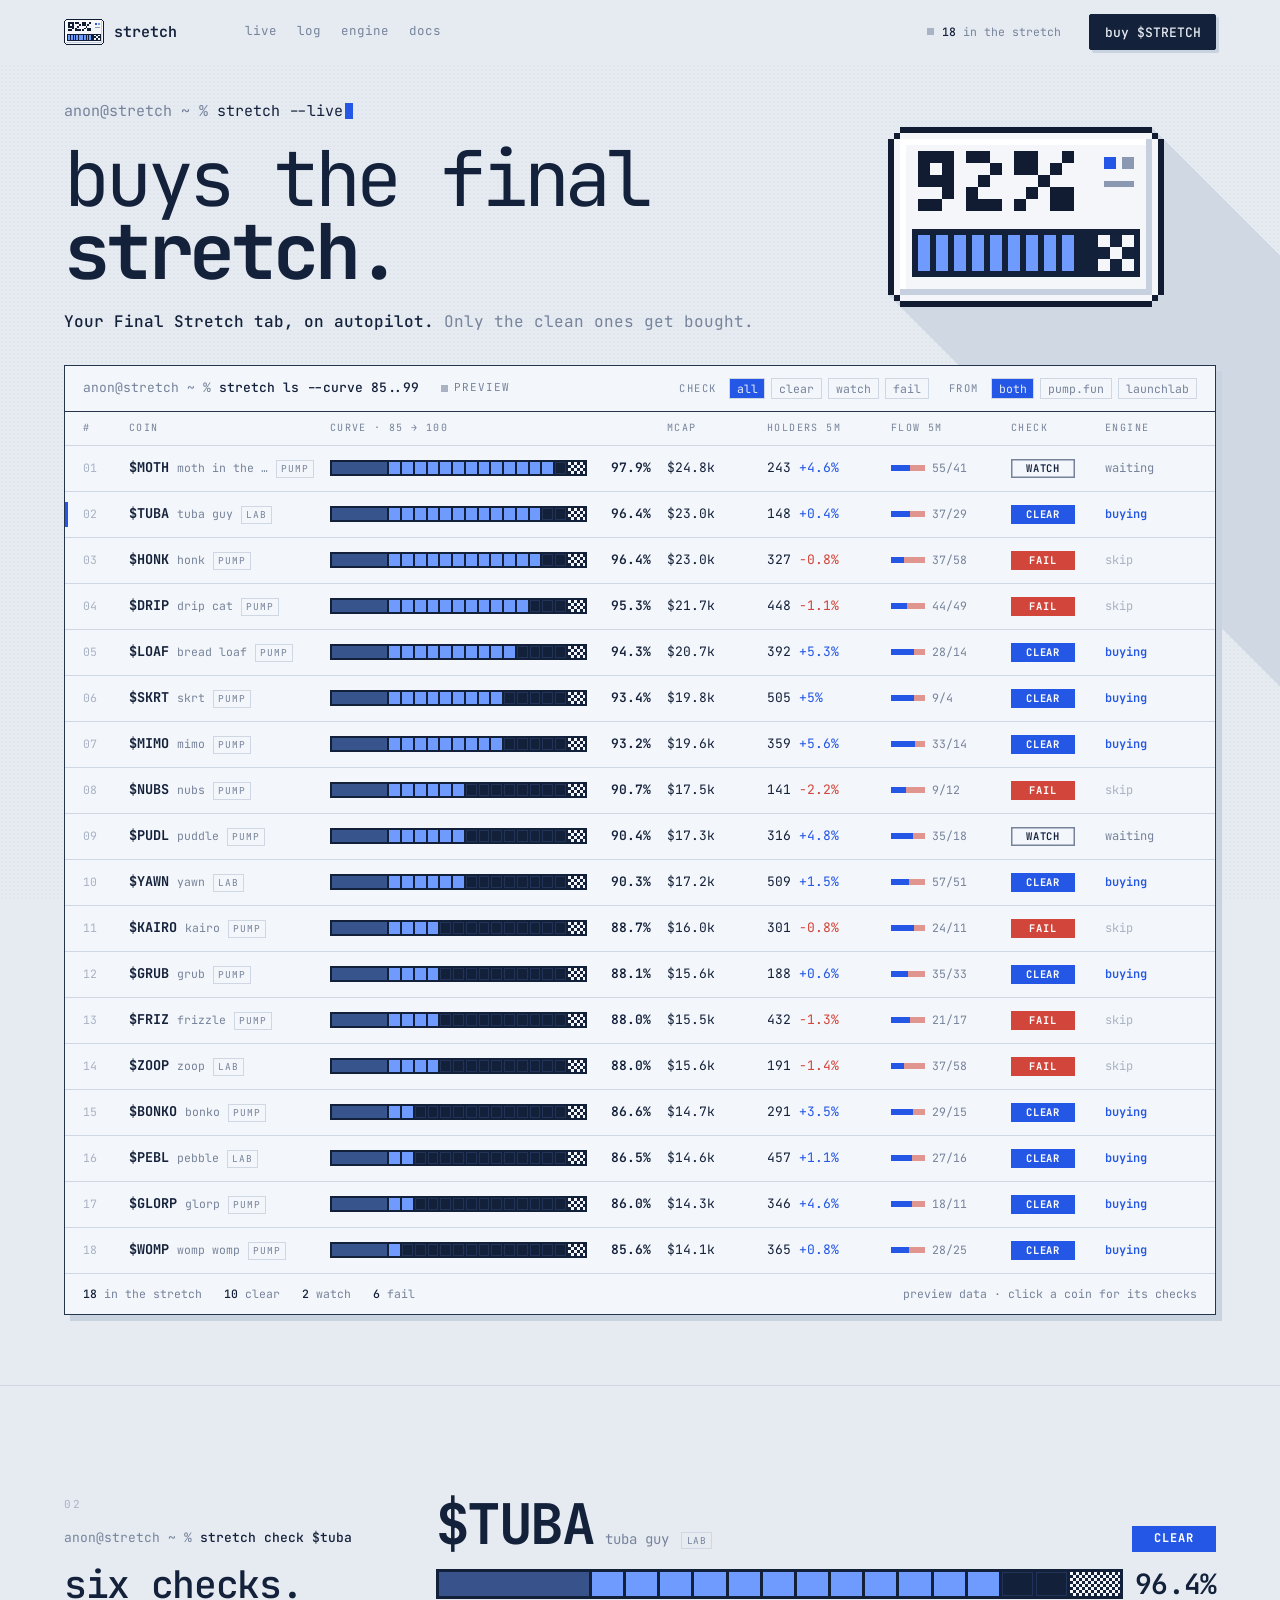
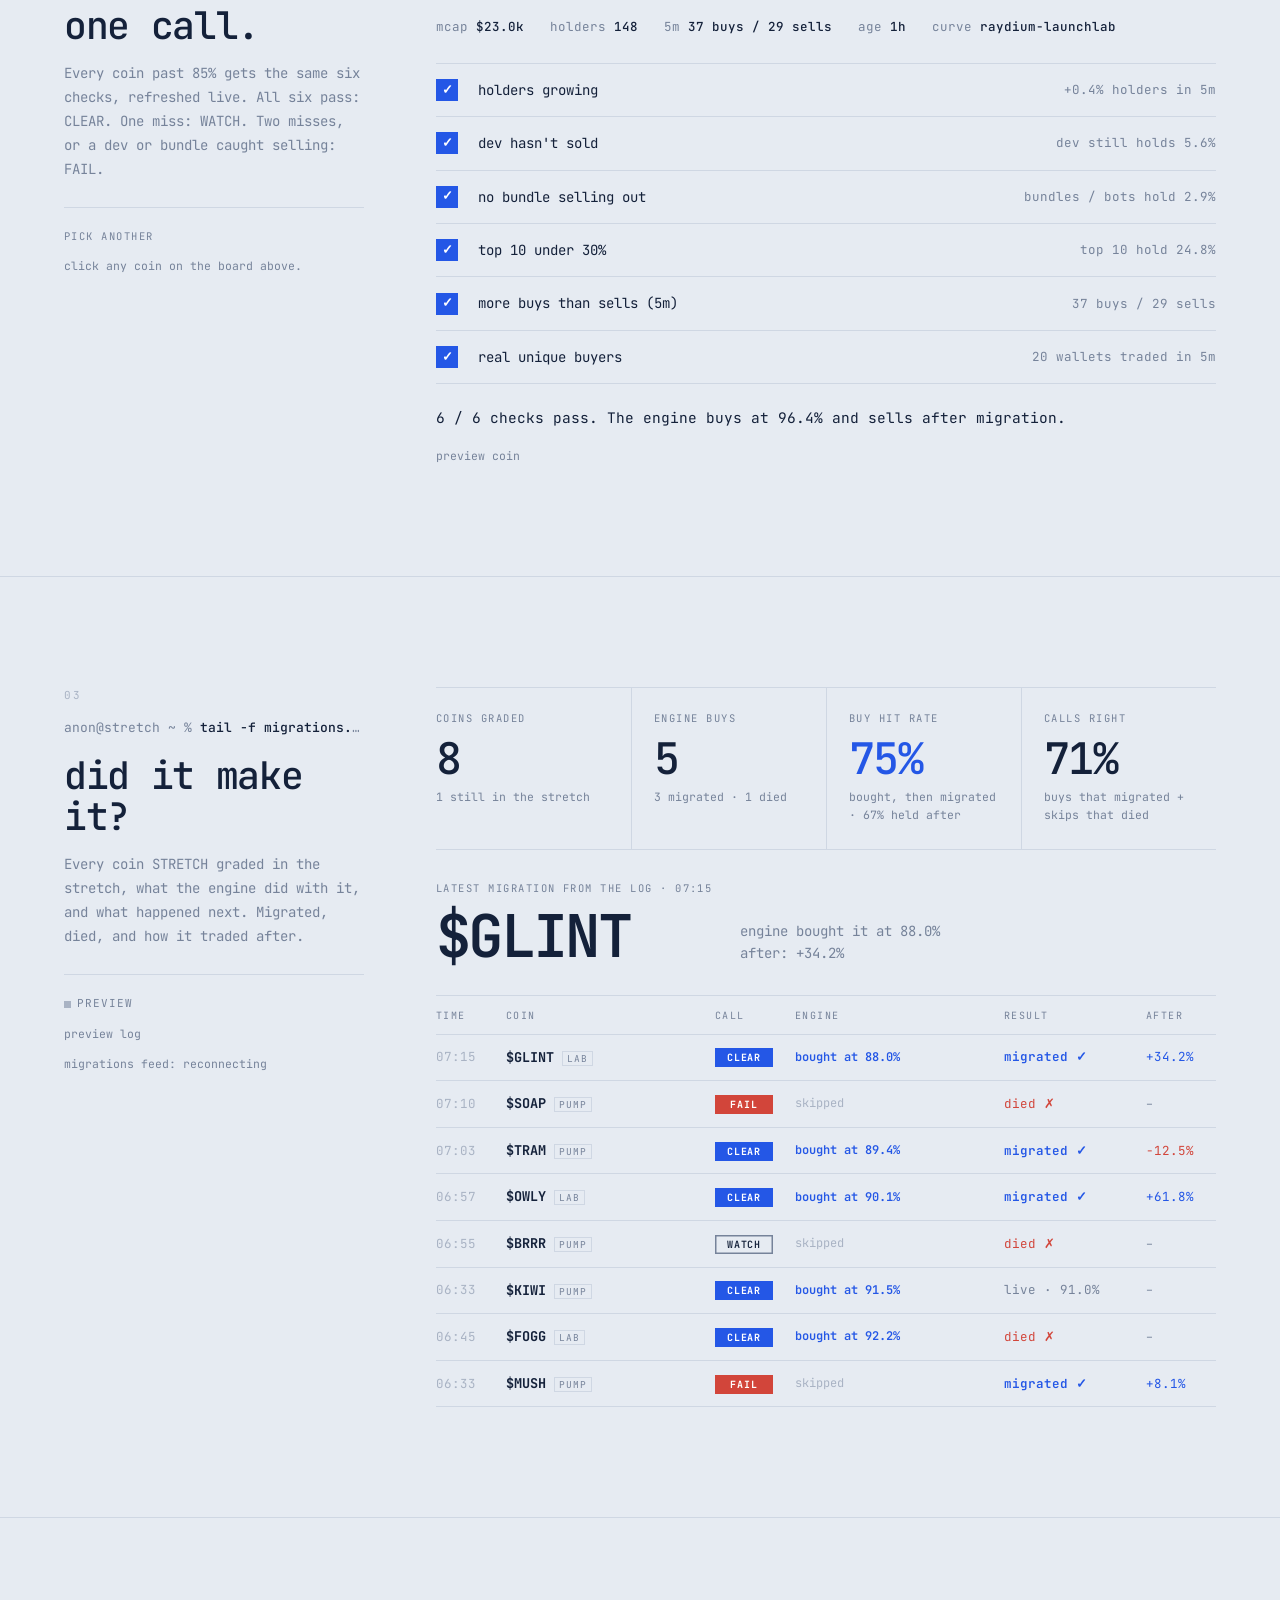
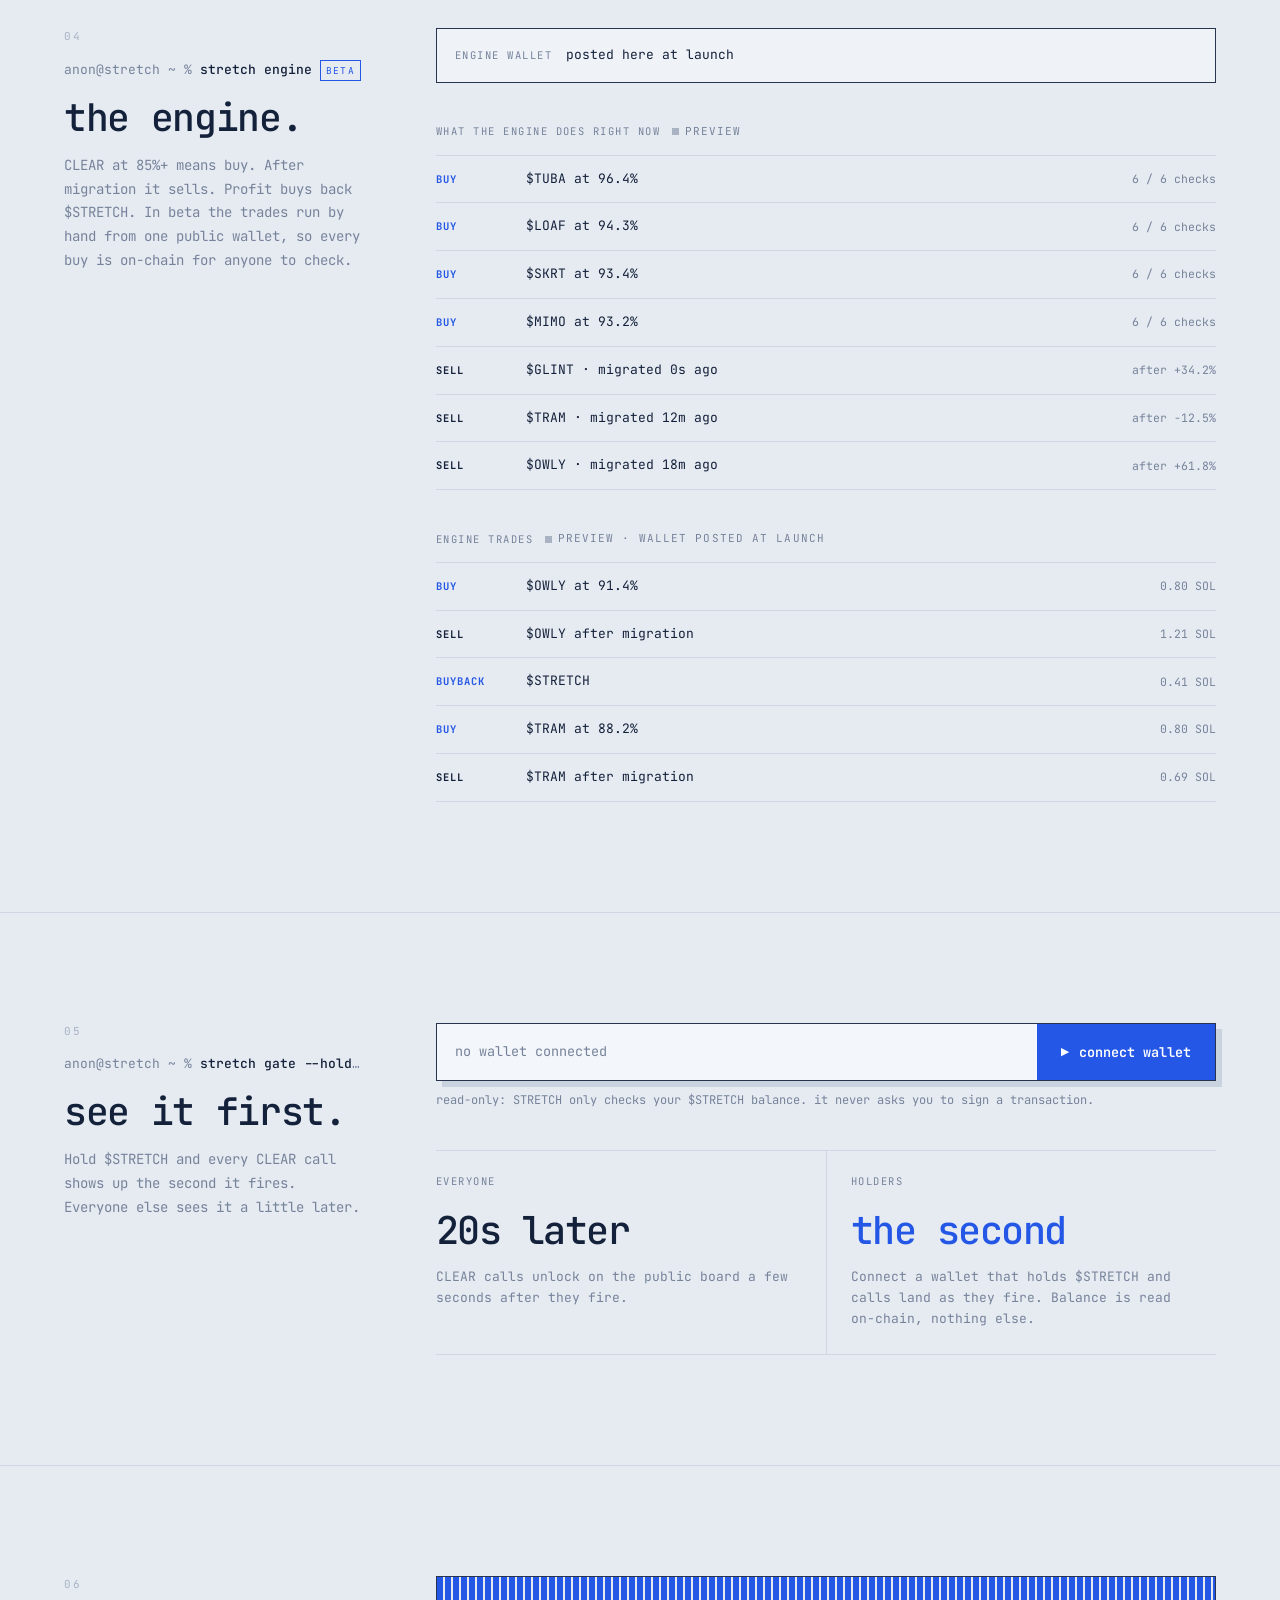
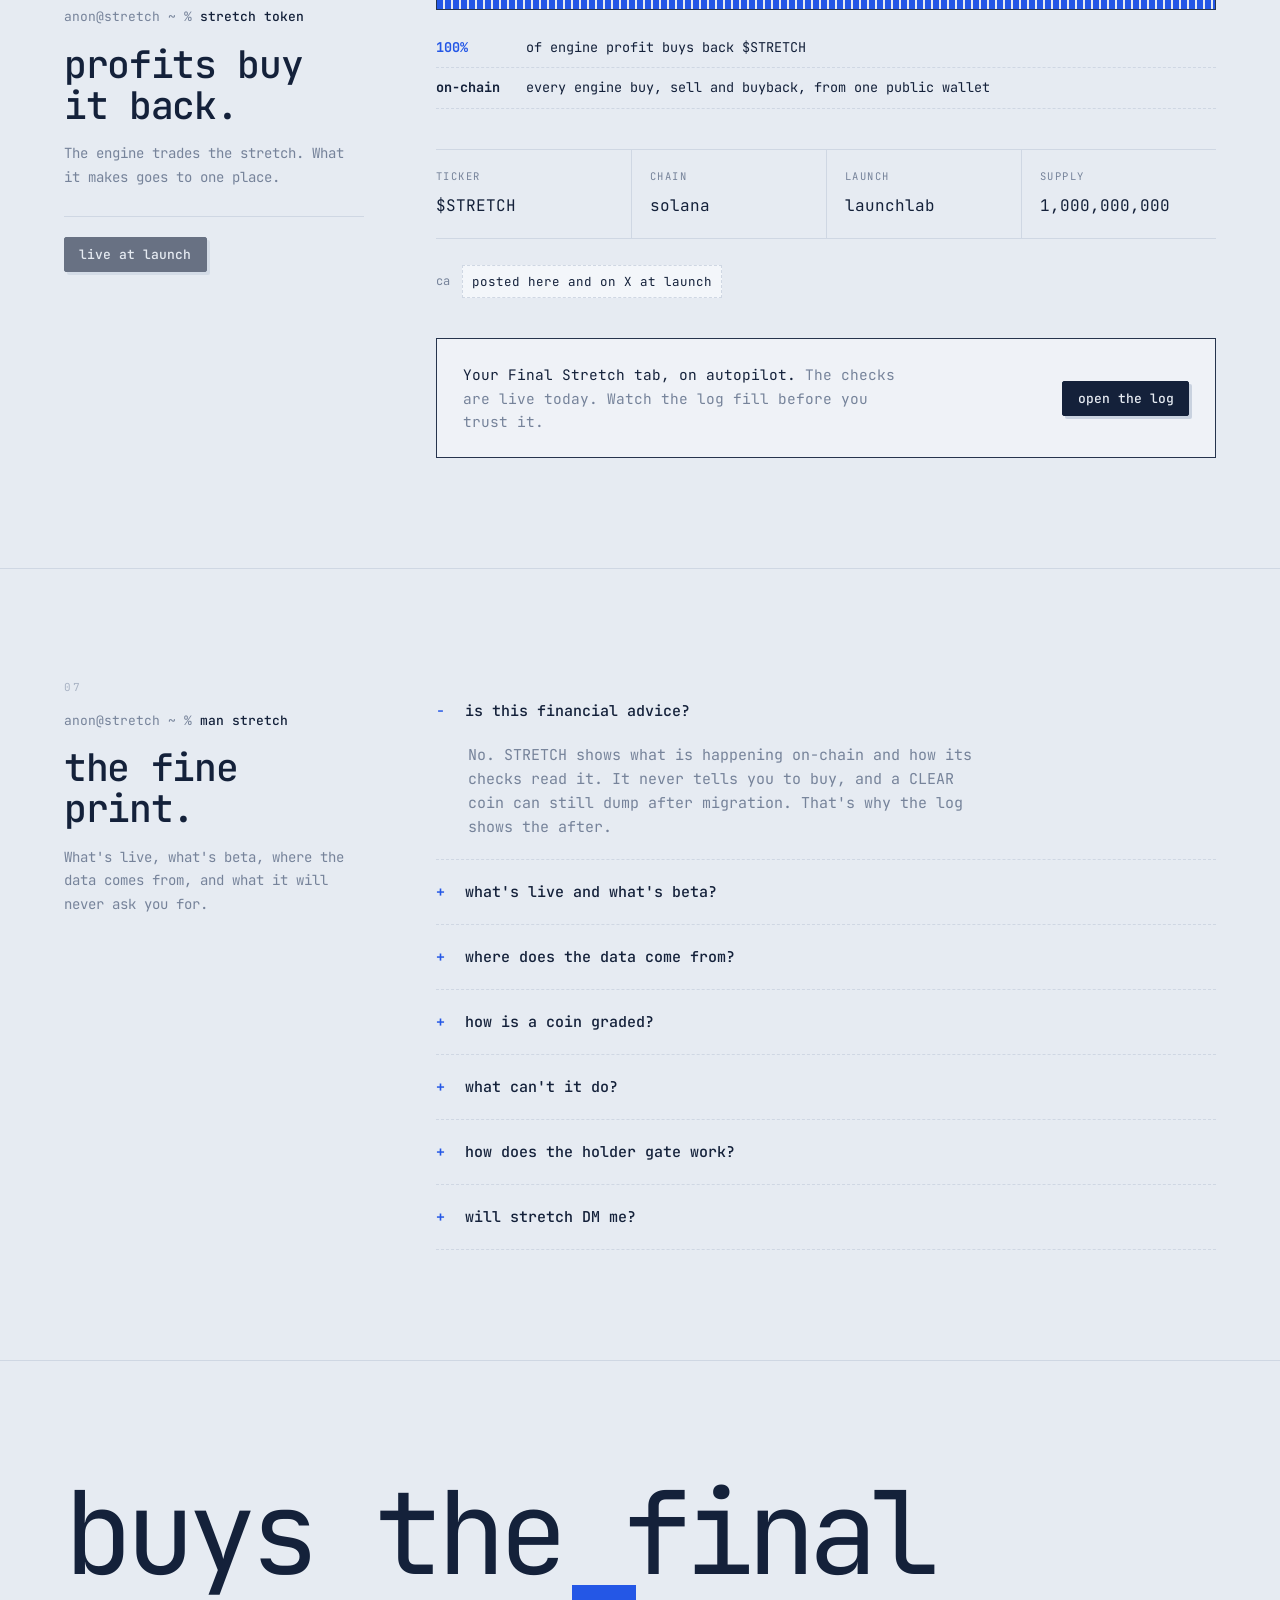
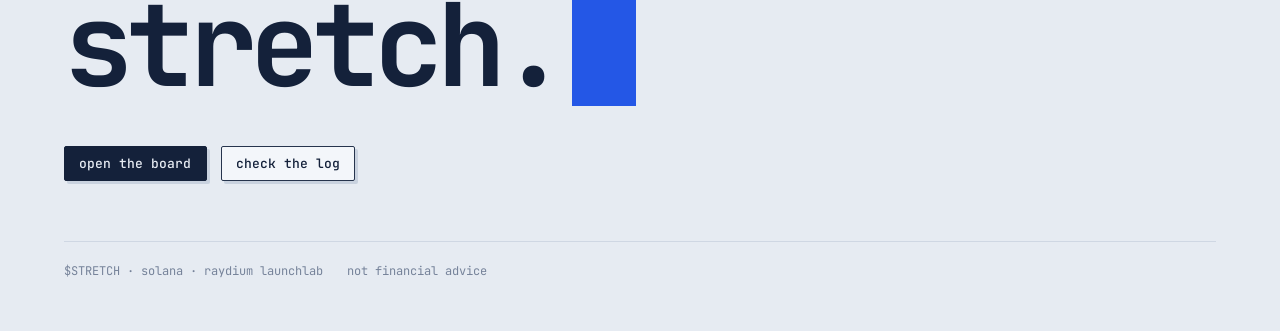
==== index.html @ 51f37ea3 "STRETCH: buys the final stretch Live board of coins at 85-99% on pump.fun and Raydium LaunchLab, six" ====
<!doctype html>
<html lang="en" data-theme="frost">
<head>
<meta charset="utf-8"><meta name="viewport" content="width=device-width,initial-scale=1,viewport-fit=cover">
<title>STRETCH — buys the final stretch</title>
<meta name="description" content="Your Final Stretch tab, on autopilot. Every coin about to migrate gets checked. Only the clean ones get bought.">
<meta name="theme-color" content="#e6ebf2">
<meta property="og:title" content="STRETCH — buys the final stretch"><meta property="og:description" content="Your Final Stretch tab, on autopilot. Every coin about to migrate gets checked. Only the clean ones get bought.">
<meta property="og:type" content="website"><meta property="og:image" content="/og.png">
<meta name="twitter:card" content="summary_large_image"><meta name="twitter:image" content="/og.png">
<link rel="icon" href="/fav.png"><link rel="apple-touch-icon" href="/fav.png">
<link rel="preconnect" href="https://fonts.googleapis.com"><link rel="preconnect" href="https://fonts.gstatic.com" crossorigin>
<link href="https://fonts.googleapis.com/css2?family=JetBrains+Mono:wght@400;500;600;700&display=swap" rel="stylesheet">
<style>
/* ===== termkit site system ===== */
:root{
  --bg:#f0e7d8; --paper:#f8f3ea; --ink:#2b2a26; --muted:#8b8474; --faint:#b3a993; --line:#3a372f; --hair:#d9d0be;
  --shadow:#d6ccb8; --accent:#2f9e4f; --red:#c9452e; --glow:none;
  --mono:"JetBrains Mono",ui-monospace,SFMono-Regular,Menlo,monospace; --pixel:"Silkscreen",var(--mono);
  --w:1060px; --r:2px;
}
[data-theme=phosphor]{ --bg:#050806; --paper:#0b120d; --ink:#d6ffe2; --muted:#5d8a6b; --faint:#3a5a44; --line:#24543a; --hair:#14261b;
  --shadow:#020302; --accent:#4cf28d; --red:#ff3b30; --glow:0 0 .4em color-mix(in srgb,var(--accent) 70%,transparent); }
[data-theme=graphite]{ --bg:#131210; --paper:#1a1916; --ink:#efe7d8; --muted:#6f6a60; --faint:#4a463f; --line:#3a362f; --hair:#26241f;
  --shadow:#0a0908; --accent:#efe7d8; --red:#e0533d; }
[data-theme=frost]{ --bg:#e6ebf2; --paper:#f3f6fa; --ink:#14213a; --muted:#76839a; --faint:#a9b3c4; --line:#26344d; --hair:#cfd7e3;
  --shadow:#c9d2df; --accent:#2457e6; --red:#d2453a; --screen:#122039; --seg:#6f9bff; --chkW:#f4f6fa; --chkK:#14213a; }
*{box-sizing:border-box;margin:0;padding:0}
html{scroll-behavior:smooth;-webkit-text-size-adjust:100%}
body{background:var(--bg);color:var(--ink);font:400 15px/1.6 var(--mono);-webkit-font-smoothing:antialiased;overflow-x:hidden}
body::before{content:"";position:fixed;inset:0;pointer-events:none;z-index:0;opacity:.4;
  background-image:radial-gradient(color-mix(in srgb,var(--ink) 9%,transparent) .7px,transparent 1px);background-size:4px 4px}
[hidden]{display:none!important}
a{color:inherit} ::selection{background:var(--accent);color:var(--bg)}
.wrap{position:relative;z-index:1;max-width:var(--w);margin:0 auto;padding:0 24px}
.mut{color:var(--muted)} .acc{color:var(--accent);text-shadow:var(--glow)} .red{color:var(--red)}
#bgtape{position:fixed;left:0;right:0;bottom:6vh;width:100%;height:140px;pointer-events:none;z-index:0;opacity:.55}

/* top bar */
.top{position:sticky;top:env(safe-area-inset-top,0px);z-index:20;background:color-mix(in srgb,var(--bg) 88%,transparent);backdrop-filter:blur(6px);border-bottom:1px solid transparent;transition:border-color .2s}
.top.solid{border-bottom-color:var(--hair)}
.top .wrap{display:flex;align-items:center;gap:28px;height:62px}
.brand{display:flex;align-items:center;gap:10px;font-weight:600;text-decoration:none;font-size:15px}
.brand canvas{width:26px;height:26px;image-rendering:pixelated}
.nav{display:flex;gap:20px;margin:0 auto;font-size:12.5px}
.nav a{color:var(--muted);text-decoration:none;padding:6px 0;border-bottom:2px solid transparent}
.nav a:hover{color:var(--ink)} .nav a.on{color:var(--ink);border-bottom-color:var(--accent)}

/* buttons, chips, tags */
.btn{display:inline-flex;align-items:center;gap:.5em;font:500 13px var(--mono);color:var(--ink);background:var(--paper);border:1.5px solid var(--line);border-radius:var(--r);
  padding:.62em 1.1em;box-shadow:3px 3px 0 var(--shadow);cursor:pointer;text-decoration:none;transition:transform .12s,box-shadow .12s}
.btn:hover{transform:translate(-1px,-1px);box-shadow:4px 4px 0 var(--shadow)} .btn:active{transform:translate(2px,2px);box-shadow:1px 1px 0 var(--shadow)}
.btn.pri{background:var(--ink);color:var(--bg);border-color:var(--ink)}
[data-theme=phosphor] .btn.pri{background:var(--accent);border-color:var(--accent);box-shadow:3px 3px 0 var(--shadow),var(--glow)}
.chip{display:inline-block;font-size:12px;padding:.18em .6em;color:var(--muted);border:1px solid transparent;cursor:pointer;background:none;font-family:var(--mono)}
.chip.on{background:var(--accent);color:var(--bg)} .chip:not(.on):hover{border-color:var(--hair);color:var(--ink)}
.tag{display:inline-block;font-size:9.5px;letter-spacing:.12em;text-transform:uppercase;color:var(--faint);border:1px solid var(--hair);padding:.15em .55em}
.lamp{display:inline-flex;align-items:center;gap:.5em;font-size:11px;letter-spacing:.1em;text-transform:uppercase;color:var(--muted)}
.lamp::before{content:"";width:7px;height:7px;background:var(--faint)} .lamp.live::before{background:var(--accent);box-shadow:var(--glow);animation:blink 1.6s steps(1) infinite}
.cur{display:inline-block;width:.55em;height:1.05em;background:var(--accent);vertical-align:-.17em;margin-left:.1em;box-shadow:var(--glow);animation:blink 1.1s steps(1) infinite}
@keyframes blink{50%{opacity:0}}

/* hero */
.hero{position:relative;overflow:hidden;padding:92px 0 70px}
.hero .wrap{display:grid;grid-template-columns:1.05fr .95fr;gap:40px;align-items:center}
.prompt{font-size:15px;color:var(--muted);min-height:1.6em}
.prompt .cmd{color:var(--ink)}
.hero h1{font-size:clamp(38px,5.4vw,62px);line-height:1.04;font-weight:400;letter-spacing:-.035em;margin:22px 0 20px}
.hero h1 b{font-weight:700}
.hero .lede{color:var(--muted);max-width:44ch;font-size:15.5px}
.ctas{display:flex;gap:14px;flex-wrap:wrap;margin-top:30px}
.ca{display:flex;align-items:center;gap:12px;margin-top:22px;font-size:12px;color:var(--muted)}
.ca code{color:var(--ink);background:var(--paper);border:1px dashed var(--hair);padding:.3em .6em;font-family:var(--mono);max-width:100%;overflow:hidden;text-overflow:ellipsis;white-space:nowrap}
.hero-vis{position:relative;height:440px}
.hero-vis canvas.obj{position:absolute;inset:0;width:100%;height:100%}
.hero-vis .term{position:absolute;right:0;bottom:12px;width:min(330px,80%)}

/* ticker strip */
.strip{position:relative;z-index:1;border-top:1px solid var(--hair);border-bottom:1px solid var(--hair);overflow:hidden;font-size:12.5px;white-space:nowrap;background:color-mix(in srgb,var(--paper) 50%,transparent)}
.strip .run{display:inline-flex;gap:40px;padding:11px 0;animation:run 60s linear infinite}
@keyframes run{to{transform:translateX(-50%)}}

/* sections */
section.s{position:relative;z-index:1;padding:110px 0 30px}
.eyebrow{display:flex;align-items:center;gap:10px;font-size:11.5px;letter-spacing:.14em;text-transform:uppercase;color:var(--muted)}
.eyebrow b{color:var(--accent);font-weight:500} .eyebrow i{flex:0 0 60px;height:1px;background:var(--hair)}
h2{font-size:clamp(30px,4vw,46px);font-weight:500;letter-spacing:-.03em;line-height:1.1;margin:18px 0 14px}
h2 .pr{color:var(--faint);font-weight:400;margin-right:.35em}
.lede{color:var(--muted);max-width:52ch}
.rule{height:1px;background:var(--hair);margin:90px 0 0}

/* card + terminal */
.card{background:var(--paper);border:1.5px solid var(--line);border-radius:var(--r);box-shadow:6px 6px 0 var(--shadow);padding:18px;transition:transform .15s,box-shadow .15s}
a.card,.card.lift{text-decoration:none;color:inherit;display:block}
a.card:hover,.card.lift:hover{transform:translate(-2px,-3px);box-shadow:8px 9px 0 var(--shadow)}
.term{background:var(--paper);border:1.5px solid var(--line);border-radius:var(--r);box-shadow:6px 6px 0 var(--shadow);font-size:13px}
.term .bar{display:flex;align-items:center;gap:6px;padding:8px 12px;border-bottom:1.5px solid var(--line);font-size:11px;color:var(--muted)}
.term .bar i{width:9px;height:9px;border:1.5px solid var(--line);border-radius:50%}
.term .bar span{margin-left:auto}
.term .body{padding:14px 16px;line-height:1.9;min-height:3em}
.term .ln{opacity:.18;transition:opacity .25s} .term .ln.on{opacity:1}
.term .ln .ok{color:var(--accent);text-shadow:var(--glow)}
.grid{display:grid;gap:22px}
.g2{grid-template-columns:1fr 1fr} .g3{grid-template-columns:repeat(3,1fr)} .g4{grid-template-columns:repeat(4,1fr)}

/* pinned step sequence */
.pin{height:300vh} .pin .stick{position:sticky;top:90px}
.steps{display:grid;grid-template-columns:1fr 1.15fr;gap:40px;margin-top:40px;align-items:start}
.steplist li{list-style:none;display:flex;gap:14px;padding:14px 0;border-bottom:1px dashed var(--hair);color:var(--faint);transition:color .2s}
.steplist li b{color:inherit;font-weight:500;width:2em} .steplist li.on{color:var(--ink)} .steplist li.on b{color:var(--accent)}
.meter{font-size:12px;color:var(--muted);margin-top:14px}

/* fee split */
.split{display:flex;height:34px;border:1.5px solid var(--line);margin:30px 0 18px}
.split div{border-right:1.5px solid var(--line);background:repeating-linear-gradient(90deg,var(--c) 0 6px,transparent 6px 8px)}
.split div:last-child{border-right:0}
.rows div{display:flex;gap:16px;padding:7px 0;border-bottom:1px dashed var(--hair)} .rows b{width:3em}

/* stat */
.stat .k{font-size:11px;letter-spacing:.12em;text-transform:uppercase;color:var(--muted)}
.stat .v{font-size:30px;font-weight:500;letter-spacing:-.02em;margin-top:6px}

/* cells (supply / holders grid) */
.cells{display:grid;grid-template-columns:repeat(10,1fr);gap:4px}
.cells i{aspect-ratio:1;border:1px dashed var(--hair)} .cells i.f{background:var(--faint);border-color:var(--faint)} .cells i.you{background:var(--accent);border-color:var(--accent)}

/* log */
.log{height:320px;overflow:hidden;font-size:12.5px;line-height:2;-webkit-mask:linear-gradient(#000 70%,transparent)}
.log div{display:grid;grid-template-columns:76px 74px 1fr auto;gap:12px;animation:in .35s ease}
.log .t{color:var(--faint)} .log a{color:var(--muted);text-decoration:none} .log a:hover{color:var(--accent)}
@keyframes in{from{opacity:0;transform:translateY(-6px)}}

/* man-page faq */
.man details{border-bottom:1px dashed var(--hair)}
.man summary{list-style:none;cursor:pointer;padding:18px 0;display:flex;gap:14px;font-weight:500}
.man summary::-webkit-details-marker{display:none}
.man summary::before{content:"+";color:var(--accent);width:1em} .man details[open] summary::before{content:"−"}
.man details p{color:var(--muted);padding:0 0 20px 2.1em;max-width:62ch}

/* footer */
footer{position:relative;z-index:1;padding:120px 0 60px}
footer .big{font-size:clamp(34px,6vw,76px);letter-spacing:-.04em;line-height:1}
footer .fine{display:flex;gap:24px;flex-wrap:wrap;margin-top:50px;font-size:12px;color:var(--muted);border-top:1px solid var(--hair);padding-top:20px}

.reveal{opacity:0;transform:translateY(14px);transition:opacity .6s,transform .6s} .reveal.in{opacity:1;transform:none}
@media (max-width:860px){
  .nav{display:none} .top .btn{margin-left:auto} .hero{padding-top:56px} .hero .wrap,.steps,.g2,.g3{grid-template-columns:1fr} .g4{grid-template-columns:1fr 1fr}
  .hero-vis{height:330px} .pin{height:auto} .pin .stick{position:static} .steplist li{color:var(--ink)} .term .ln{opacity:1}
  .log div{grid-template-columns:60px 64px 1fr} .log div a{display:none}
}
@media (prefers-reduced-motion:reduce){*{animation:none!important;transition:none!important} .reveal{opacity:1;transform:none} .term .ln{opacity:1}}
</style>
<style>
/* ===== STRETCH: session layout, the board is the hero ===== */
:root{--w:1200px}
body::before{opacity:.28}
.top{background:color-mix(in srgb,var(--bg) 84%,transparent)} .top .wrap{height:64px}
.nav{margin:0 0 0 40px}
.top .live{display:flex;align-items:center;gap:8px;font-size:11.5px;color:var(--muted);margin-left:auto}
.top .live b{color:var(--ink);font-weight:500}
.dot{width:7px;height:7px;background:var(--faint);display:inline-block;flex:none}
.dot.on{background:var(--accent);animation:blink 1.6s steps(1) infinite} .dot.red{background:var(--red)}
.k{font-size:10.5px;letter-spacing:.14em;text-transform:uppercase;color:var(--muted)}
.hint{font-size:12px;color:var(--muted);min-height:1.6em;margin-top:10px} .hint.err{color:var(--red)}
a.lk{color:var(--muted);text-decoration:none;font-size:12px} a.lk:hover{color:var(--accent)}

/* stage: hero + board share one canvas, so the object's long shadow runs under the board */
.stage{position:relative;overflow:hidden}
.stage canvas.bg{position:absolute;inset:0;width:100%;height:100%;z-index:0;pointer-events:none}
.hero3{position:relative;z-index:1;padding:34px 0 30px}
.hero3 .wrap{display:grid;grid-template-columns:minmax(0,1fr) 380px;gap:40px;align-items:center}
.hero3 h1{font-size:clamp(44px,6vw,86px);font-weight:400;letter-spacing:-.055em;line-height:.95;margin:20px 0 20px;white-space:nowrap}
.hero3 h1 b{font-weight:700}
.hero3 .lede{color:var(--muted);font-size:16px;line-height:1.6;max-width:72ch}
.hero3 .lede b{color:var(--ink);font-weight:500}
.vis{height:230px}

/* the board: "in the stretch" */
.board{position:relative;z-index:1;padding:0 0 70px}
.bwin{background:var(--paper);border:1.5px solid var(--line);box-shadow:6px 6px 0 var(--shadow)}
.bhd{display:flex;align-items:center;gap:22px;flex-wrap:wrap;padding:12px 18px;border-bottom:1.5px solid var(--line)}
.bhd .cmd{font-size:13px;color:var(--muted);white-space:nowrap} .bhd .cmd b{color:var(--ink);font-weight:500}
.bhd .fl{display:flex;align-items:center;gap:6px;margin-left:auto}
.bhd .fl .k{margin:0 6px 0 14px}
.bhd .chip{border:1px solid var(--hair);font-size:11.5px}
.th,.r{display:grid;grid-template-columns:30px minmax(150px,1.15fr) minmax(250px,2fr) 84px 108px 104px 78px 92px;gap:16px;align-items:center;padding:0 18px}
.th{height:34px;font-size:10px;letter-spacing:.14em;text-transform:uppercase;color:var(--muted);border-bottom:1px solid var(--hair)}
.r{height:46px;border-bottom:1px solid var(--hair);font-size:13px;cursor:pointer;position:relative;transition:background .15s}
.r:hover{background:color-mix(in srgb,var(--accent) 5%,transparent)}
.r.sel::before{content:"";position:absolute;left:0;top:10px;bottom:10px;width:3px;background:var(--accent)}
.r .n{color:var(--faint);font-size:11.5px}
.r .coin{display:flex;align-items:baseline;gap:8px;min-width:0}
.sym{font-weight:700;font-size:13.5px}
.nm{color:var(--muted);font-size:11.5px;white-space:nowrap;overflow:hidden;text-overflow:ellipsis}
.src{font-size:9.5px;letter-spacing:.08em;color:var(--muted);border:1px solid var(--hair);padding:0 .45em;line-height:1.6;flex:none}
.up{color:var(--accent)} .dn{color:var(--red)}
.sub{color:var(--muted);font-size:11.5px}
/* curve bar: 0-85% compressed on the left, the stretch (85-100) one segment per percent, finish checkered */
.cv{display:flex;align-items:center;gap:12px}
.pb{flex:1;display:flex;gap:2px;height:16px;padding:2px;background:var(--screen)}
.pb .a{flex:0 0 22%;background:var(--seg);opacity:.42}
.pb .s{flex:1;display:flex;gap:2px}
.pb .s i{flex:1;background:transparent;box-shadow:inset 0 0 0 1px rgba(111,155,255,.16)}
.pb .s i.f{background:var(--seg);box-shadow:none}
.pb .s i.h{background:var(--seg);box-shadow:none;animation:blink .9s steps(1) infinite}
.pb .s i.fin{flex:1.6;box-shadow:none;background:repeating-conic-gradient(var(--chkK) 0 25%,var(--chkW) 0 50%) 0 0/6px 6px}
.cv .pc{width:52px;text-align:right;font-weight:600;font-variant-numeric:tabular-nums}
.rt{display:inline-block;width:64px;text-align:center;font-size:10.5px;font-weight:700;letter-spacing:.08em;padding:3px 0;line-height:1.3}
.rt.clear{background:var(--accent);color:#fff} .rt.watch{box-shadow:inset 0 0 0 1.5px var(--muted);color:var(--ink);font-weight:600} .rt.fail{background:var(--red);color:#fff}
.rt.lock{box-shadow:inset 0 0 0 1.5px var(--accent);color:var(--accent);background:repeating-linear-gradient(135deg,transparent 0 4px,color-mix(in srgb,var(--accent) 10%,transparent) 4px 8px)}
.eng{font-size:12px} .eng.buy{color:var(--accent);font-weight:600} .eng.wait{color:var(--muted)} .eng.skip{color:var(--faint)} .eng.lock{color:var(--accent)}
.r.mig{background:color-mix(in srgb,var(--accent) 10%,transparent)} .r.mig .pc{color:var(--accent)}
.flow{display:flex;align-items:center;gap:7px}
.flow .fb{width:34px;height:6px;background:color-mix(in srgb,var(--red) 55%,transparent);display:flex}
.flow .fb i{background:var(--accent);height:100%}
.bft{display:flex;gap:22px;padding:11px 18px;font-size:11.5px;color:var(--muted)}
.bft b{color:var(--ink);font-weight:500} .bft .rg{margin-left:auto}
.empty{padding:30px 18px;color:var(--muted);font-size:13px;line-height:1.8}

/* sessions: sticky command rail left, output right */
.sess{position:relative;z-index:1;border-top:1px solid var(--hair)}
.sess>.wrap{display:grid;grid-template-columns:300px minmax(0,1fr);gap:72px;padding-top:110px;padding-bottom:110px}
.rail{position:sticky;top:100px;align-self:start}
.rail .n{font-size:11px;letter-spacing:.16em;color:var(--faint);margin-bottom:14px}
.rail .cmd{font-size:13px;color:var(--muted);white-space:nowrap;overflow:hidden;text-overflow:ellipsis} .rail .cmd b{color:var(--ink);font-weight:500}
.rail h2{font-size:clamp(28px,3vw,38px);font-weight:500;letter-spacing:-.035em;line-height:1.08;margin:16px 0}
.rail p{color:var(--muted);font-size:14px;line-height:1.7}
.rail .ctl{margin-top:26px;padding-top:20px;border-top:1px solid var(--hair);display:flex;flex-direction:column;gap:12px}
.out{min-width:0}

/* 02 coin check */
.chead{display:grid;grid-template-columns:minmax(0,1fr) auto;gap:10px 30px;align-items:end;padding-bottom:26px;border-bottom:1px solid var(--hair)}
.chead .cid{display:flex;align-items:baseline;gap:12px;flex-wrap:wrap}
.chead .sym{font-size:clamp(34px,4.4vw,56px);letter-spacing:-.045em;line-height:1}
.chead .nm{font-size:14px}
.chead .big{grid-column:1/-1}
.chead .big .pb{height:30px;padding:3px;gap:3px} .chead .big .pb .s{gap:3px} .chead .big .pc{width:auto;font-size:28px;letter-spacing:-.03em}
.cmeta{grid-column:1/-1;display:flex;gap:26px;flex-wrap:wrap;font-size:12.5px;color:var(--muted)} .cmeta b{color:var(--ink);font-weight:500}
.checks{border-bottom:1px solid var(--hair)}
.ck{display:grid;grid-template-columns:28px minmax(0,1fr) auto;gap:14px;align-items:center;padding:15px 0;border-top:1px solid var(--hair);font-size:14px}
.ck:first-child{border-top:0}
.ck .m{width:22px;height:22px;display:grid;place-items:center;font-size:13px;font-weight:700}
.ck.ok .m{background:var(--accent);color:#fff} .ck.no .m{box-shadow:inset 0 0 0 1.5px var(--red);color:var(--red)} .ck.hard .m{background:var(--red);color:#fff;box-shadow:none}
.ck .v{color:var(--muted);font-size:12.5px;text-align:right} .ck.hard .v{color:var(--red)}
.verdict{display:flex;align-items:center;gap:16px;padding:22px 0 0;font-size:14.5px;line-height:1.6}
.links{display:flex;gap:20px;margin-top:18px}

/* 03 log */
.bigstats{display:grid;grid-template-columns:repeat(4,1fr);border-top:1px solid var(--hair);border-bottom:1px solid var(--hair)}
.bigstats>div{padding:22px 22px 24px 0} .bigstats>div+div{padding-left:22px;border-left:1px solid var(--hair)}
.bigstats .v{font-size:clamp(30px,3.4vw,46px);font-weight:500;letter-spacing:-.04em;margin-top:10px;line-height:1}
.bigstats .s{font-size:11.5px;color:var(--muted);margin-top:8px}
.feature{display:grid;grid-template-columns:auto 1fr auto;gap:8px 28px;align-items:end;padding:30px 0;border-bottom:1px solid var(--hair)}
.feature .big{font-size:clamp(36px,4.6vw,60px);font-weight:600;letter-spacing:-.045em;line-height:.95}
.feature .what{font-size:14px;line-height:1.6} .feature .what span{color:var(--muted)}
.feature.wait{display:block;color:var(--faint);font-size:13px}
.lg{display:grid;grid-template-columns:56px minmax(110px,1fr) 66px minmax(118px,1fr) 128px 70px;gap:14px;align-items:center;padding:12px 0;border-bottom:1px solid var(--hair);font-size:12.5px}
.lg.th2{font-size:10px;letter-spacing:.14em;text-transform:uppercase;color:var(--muted);padding:12px 0 10px}
.lg .t{color:var(--faint)} .lg .rt{width:58px;font-size:10px}
.res.mig{color:var(--accent);font-weight:600} .res.died{color:var(--red)} .res.live{color:var(--muted)}
.logwrap{max-height:520px;overflow:auto;scrollbar-width:thin}

/* 04 engine */
.wbox{display:flex;align-items:center;gap:14px;flex-wrap:wrap;padding:16px 18px;border:1px solid var(--line);background:color-mix(in srgb,var(--paper) 70%,transparent)}
.wbox code{font-family:var(--mono);font-size:13px;color:var(--ink);overflow:hidden;text-overflow:ellipsis;white-space:nowrap;max-width:100%}
.elist{margin-top:14px;border-top:1px solid var(--hair)}
.er{display:grid;grid-template-columns:76px minmax(0,1fr) auto;gap:14px;align-items:center;padding:13px 0;border-bottom:1px solid var(--hair);font-size:13px}
.er .side{font-size:10.5px;font-weight:700;letter-spacing:.1em}
.er .side.buy{color:var(--accent)} .er .side.sell{color:var(--ink)} .er .side.bb{color:var(--accent)}
.ttl{display:flex;align-items:center;gap:12px;margin-top:40px}
.tag.beta{color:var(--accent);border-color:var(--accent)}

/* 05 holders */
.inbar{display:flex;border:1.5px solid var(--line);background:var(--paper);height:58px;box-shadow:6px 6px 0 var(--shadow)}
.inbar .inl{flex:1;display:flex;align-items:center;padding:0 18px;font-size:13.5px;color:var(--muted);min-width:0;overflow:hidden;text-overflow:ellipsis;white-space:nowrap}
.inbar .inl b{color:var(--ink);font-weight:500}
.inbar button{border:0;background:var(--accent);color:#fff;font:600 13.5px var(--mono);padding:0 24px;cursor:pointer;display:flex;align-items:center;gap:10px}
.gate{display:grid;grid-template-columns:1fr 1fr;margin-top:40px;border-top:1px solid var(--hair);border-bottom:1px solid var(--hair)}
.gate>div{padding:22px 24px 24px 0} .gate>div+div{padding-left:24px;border-left:1px solid var(--hair)}
.gate .big{font-size:clamp(28px,3vw,40px);font-weight:500;letter-spacing:-.04em;margin:10px 0 6px}
.gate p{color:var(--muted);font-size:13px;line-height:1.6}

/* 06 token */
.split{display:flex;height:34px;border:1.5px solid var(--line);margin:0 0 18px}
.split div{background:repeating-linear-gradient(90deg,var(--c) 0 6px,transparent 6px 8px)}
.rows div{display:flex;gap:16px;padding:9px 0;border-bottom:1px dashed var(--hair);font-size:13.5px} .rows b{width:5.5em;flex:none}
.facts{display:grid;grid-template-columns:repeat(4,1fr);border-top:1px solid var(--hair);border-bottom:1px solid var(--hair);margin-top:40px}
.facts>div{padding:18px 18px 20px 0;min-width:0} .facts>div+div{padding-left:18px;border-left:1px solid var(--hair)} .facts .v{font-size:16px;margin-top:8px;overflow:hidden;text-overflow:ellipsis;white-space:nowrap}
.callout{display:flex;align-items:center;gap:24px;justify-content:space-between;margin-top:40px;padding:24px 26px;border:1px solid var(--line);background:color-mix(in srgb,var(--paper) 70%,transparent)}
.callout p{font-size:14.5px;line-height:1.6;max-width:50ch} .callout p span{color:var(--muted)}
.cabox{display:flex;align-items:center;gap:12px;margin-top:26px;font-size:12px;color:var(--muted)}
.cabox code{color:var(--ink);background:var(--paper);border:1px dashed var(--hair);padding:.45em .7em;font-family:var(--mono);font-size:12.5px;overflow:hidden;text-overflow:ellipsis;white-space:nowrap;min-width:0}
.out .man summary{padding:20px 0}

footer.f2{position:relative;z-index:1;border-top:1px solid var(--hair);padding:120px 0 50px;overflow:hidden}
footer.f2 .big{font-size:clamp(46px,9vw,136px);letter-spacing:-.06em;line-height:.9;font-weight:400} footer.f2 .big b{font-weight:700}
footer.f2 .fine{display:flex;gap:24px;flex-wrap:wrap;margin-top:60px;font-size:12px;color:var(--muted);border-top:1px solid var(--hair);padding-top:20px}

@media (max-width:1100px){
  .th,.r{grid-template-columns:24px minmax(120px,1fr) minmax(180px,1.6fr) 96px 70px 70px} .th .x1,.th .x2,.r .x1,.r .x2{display:none}
}
@media (max-width:980px){
  .sess>.wrap{grid-template-columns:1fr;gap:30px;padding-top:80px;padding-bottom:80px} .rail{position:static}
  .bigstats,.facts{grid-template-columns:1fr 1fr} .bigstats>div:nth-child(3),.facts>div:nth-child(3){padding-left:0;border-left:0}
  .bigstats>div:nth-child(n+3),.facts>div:nth-child(n+3){border-top:1px solid var(--hair)}
}
@media (max-width:860px){
  .hero3 h1{white-space:normal;font-size:clamp(40px,12.5vw,60px);margin:14px 0}
  .hero3{padding:18px 0 22px} .bhd{padding:10px 12px;gap:8px 12px} .bhd .cmd{font-size:11px}
  .bhd .fl{width:100%;overflow-x:auto;flex-wrap:nowrap;scrollbar-width:none;margin-left:0} .bhd .fl::-webkit-scrollbar{display:none} .bhd .fl .k:first-child{margin-left:0} .bhd .chip{flex:none}
  .top .live{display:none} .top .btn{margin-left:auto}
  .hero3 .wrap{grid-template-columns:1fr} .vis{height:118px;order:-1}
  .th{display:none}
  .r{grid-template-columns:1fr 64px;grid-template-areas:"coin chk" "cv cv";height:auto;padding:12px 14px;gap:8px 12px}
  .r .n,.r .x1,.r .x2,.r .x3,.r .eng{display:none} .r .coin{grid-area:coin} .r .cv{grid-area:cv} .r .ck2{grid-area:chk}
  .bft .rg{display:none}
  .lg{grid-template-columns:48px 1fr 62px 92px} .lg .x4,.lg .x5{display:none}
  .feature{grid-template-columns:1fr} .callout{flex-direction:column;align-items:flex-start} .gate{grid-template-columns:1fr} .gate>div+div{padding-left:0;border-left:0;border-top:1px solid var(--hair)}
  .inbar button span{display:none} .ck{grid-template-columns:24px 1fr} .ck .v{grid-column:2;text-align:left}
  .chead{grid-template-columns:1fr} .rail .cmd{white-space:normal}
}
</style>
</head>
<body>

<header class="top" id="top"><div class="wrap">
  <a class="brand" href="#hero"><canvas id="logo"></canvas>stretch</a>
  <nav class="nav"><a href="#live">live</a><a href="#log">log</a><a href="#engine">engine</a><a href="#docs">docs</a></nav>
  <span class="live"><i class="dot" id="topDot"></i><span><b id="topN">0</b> in the stretch</span></span>
  <a class="btn pri" id="buyTop" href="#token">buy $STRETCH</a>
</div></header>

<div class="stage" id="stage">
  <canvas class="bg" id="stageBg"></canvas>
  <section class="hero3" id="hero"><div class="wrap">
    <div>
      <div class="prompt"><span>anon@stretch ~ %</span> <span class="cmd" id="typed"></span><span class="cur"></span></div>
      <h1>buys the final<br><b>stretch.</b></h1>
      <p class="lede"><b>Your Final Stretch tab, on autopilot.</b> Only the clean ones get bought.</p>
    </div>
    <div class="vis" id="heroVis"></div>
  </div></section>

  <section class="board" id="live"><div class="wrap">
    <div class="bwin">
      <div class="bhd">
        <span class="cmd">anon@stretch ~ % <b>stretch ls --curve 85..99</b></span>
        <span class="lamp" id="lamp">connecting</span>
        <div class="fl">
          <span class="k">check</span><button class="chip on" data-g="all">all</button><button class="chip" data-g="clear">clear</button><button class="chip" data-g="watch">watch</button><button class="chip" data-g="fail">fail</button>
          <span class="k">from</span><button class="chip on" data-s="all">both</button><button class="chip" data-s="pump">pump.fun</button><button class="chip" data-s="lab">launchlab</button>
        </div>
      </div>
      <div class="th"><span>#</span><span>coin</span><span>curve · 85 → 100</span><span class="x1">mcap</span><span class="x2">holders 5m</span><span class="x3">flow 5m</span><span>check</span><span>engine</span></div>
      <div id="rows"><div class="empty">reading the curve…</div></div>
      <div class="bft"><span><b id="cN">0</b> in the stretch</span><span><b id="cC">0</b> clear</span><span><b id="cW">0</b> watch</span><span><b id="cF">0</b> fail</span><span class="rg" id="bftNote">sorted by curve · click a coin for its checks</span></div>
    </div>
  </div></section>
</div>

<section class="sess" id="coin"><div class="wrap">
  <div class="rail">
    <div class="n">02</div>
    <div class="cmd">anon@stretch ~ % <b id="coinCmd">stretch check</b></div>
    <h2>six checks. one call.</h2>
    <p>Every coin past 85% gets the same six checks, refreshed live. All six pass: CLEAR. One miss: WATCH. Two misses, or a dev or bundle caught selling: FAIL.</p>
    <div class="ctl"><span class="k">pick another</span><span class="sub">click any coin on the board above.</span></div>
  </div>
  <div class="out" id="coinOut"><div class="empty">pick a coin on the board.</div></div>
</div></section>

<section class="sess" id="log"><div class="wrap">
  <div class="rail">
    <div class="n">03</div>
    <div class="cmd">anon@stretch ~ % <b>tail -f migrations.log</b></div>
    <h2>did it make it?</h2>
    <p>Every coin STRETCH graded in the stretch, what the engine did with it, and what happened next. Migrated, died, and how it traded after.</p>
    <div class="ctl"><span class="lamp" id="logLamp">connecting</span><span class="sub" id="logSince"></span><span class="sub" id="ppLine">migrations feed: connecting</span></div>
  </div>
  <div class="out">
    <div class="bigstats">
      <div><div class="k">coins graded</div><div class="v" id="sLogged">0</div><div class="s" id="sLoggedS">&nbsp;</div></div>
      <div><div class="k">engine buys</div><div class="v" id="sBought">0</div><div class="s" id="sBoughtS">&nbsp;</div></div>
      <div><div class="k">buy hit rate</div><div class="v acc" id="sHit">–</div><div class="s" id="sHitS">bought, then migrated</div></div>
      <div><div class="k">calls right</div><div class="v" id="sRight">–</div><div class="s" id="sRightS">buys that migrated + skips that died</div></div>
    </div>
    <div class="feature wait" id="feature">the next migration shows up here, big.</div>
    <div class="lg th2"><span>time</span><span>coin</span><span>call</span><span class="x4">engine</span><span>result</span><span class="x5">after</span></div>
    <div class="logwrap" id="logRows"><div class="empty">the log fills as coins enter the stretch.</div></div>
  </div>
</div></section>

<section class="sess" id="engine"><div class="wrap">
  <div class="rail">
    <div class="n">04</div>
    <div class="cmd">anon@stretch ~ % <b>stretch engine</b> <span class="tag beta">beta</span></div>
    <h2>the engine.</h2>
    <p>CLEAR at 85%+ means buy. After migration it sells. Profit buys back $STRETCH. In beta the trades run by hand from one public wallet, so every buy is on-chain for anyone to check.</p>
  </div>
  <div class="out">
    <div class="wbox"><span class="k">engine wallet</span><code id="ew">posted here at launch</code><a class="lk" id="ewLink" href="#" hidden>solscan ↗</a></div>
    <div class="ttl"><span class="k">what the engine does right now</span><span class="lamp" id="engLamp">connecting</span></div>
    <div class="elist" id="engNow"></div>
    <div class="ttl"><span class="k">engine trades</span><span class="lamp" id="txLamp">preview</span></div>
    <div class="elist" id="engTx"></div>
  </div>
</div></section>

<section class="sess" id="holders"><div class="wrap">
  <div class="rail">
    <div class="n">05</div>
    <div class="cmd">anon@stretch ~ % <b>stretch gate --holders</b></div>
    <h2>see it first.</h2>
    <p>Hold $STRETCH and every CLEAR call shows up the second it fires. Everyone else sees it a little later.</p>
  </div>
  <div class="out">
    <div class="inbar"><span class="inl" id="wLabel">no wallet connected</span><button id="connect">▶ <span id="connectTxt">connect wallet</span></button></div>
    <div class="hint" id="gateHint">read-only: STRETCH only checks your $STRETCH balance. it never asks you to sign a transaction.</div>
    <div class="gate">
      <div><div class="k">everyone</div><div class="big"><span id="gateSec">20</span>s later</div><p>CLEAR calls unlock on the public board a few seconds after they fire.</p></div>
      <div><div class="k">holders</div><div class="big acc">the second</div><p>Connect a wallet that holds $STRETCH and calls land as they fire. Balance is read on-chain, nothing else.</p></div>
    </div>
  </div>
</div></section>

<section class="sess" id="token"><div class="wrap">
  <div class="rail">
    <div class="n">06</div>
    <div class="cmd">anon@stretch ~ % <b>stretch token</b></div>
    <h2>profits buy it back.</h2>
    <p>The engine trades the stretch. What it makes goes to one place.</p>
    <div class="ctl"><div class="ctas" style="margin-top:0"><a class="btn pri" id="buy" href="#">buy on launchlab</a><a class="btn" id="xlink" href="#" hidden>follow on X</a></div></div>
  </div>
  <div class="out">
    <div class="split"><div style="flex:1;--c:var(--accent)"></div></div>
    <div class="rows"><div><b class="acc">100%</b>of engine profit buys back $STRETCH</div><div><b>on-chain</b>every engine buy, sell and buyback, from one public wallet</div></div>
    <div class="facts">
      <div><div class="k">ticker</div><div class="v">$STRETCH</div></div><div><div class="k">chain</div><div class="v">solana</div></div>
      <div><div class="k">launch</div><div class="v">launchlab</div></div><div><div class="k">supply</div><div class="v">1,000,000,000</div></div>
    </div>
    <div class="cabox"><span>ca</span><code id="ca">posted here and on X at launch</code><button class="chip" id="copy" hidden>copy</button></div>
    <div class="callout"><p>Your Final Stretch tab, on autopilot. <span>The checks are live today. Watch the log fill before you trust it.</span></p><a class="btn pri" href="#log">open the log</a></div>
  </div>
</div></section>

<section class="sess" id="docs"><div class="wrap">
  <div class="rail">
    <div class="n">07</div>
    <div class="cmd">anon@stretch ~ % <b>man stretch</b></div>
    <h2>the fine print.</h2>
    <p>What's live, what's beta, where the data comes from, and what it will never ask you for.</p>
  </div>
  <div class="out"><div class="man">
    <details open><summary>is this financial advice?</summary><p>No. STRETCH shows what is happening on-chain and how its checks read it. It never tells you to buy, and a CLEAR coin can still dump after migration. That's why the log shows the after.</p></details>
    <details><summary>what's live and what's beta?</summary><p>Live: the board, the six checks, the coin checklists and the migration log, read from public data every few seconds. Beta: the engine's buys and sells. For now they run by hand from one public wallet, so you can verify every trade.</p></details>
    <details><summary>where does the data come from?</summary><p>Jupiter's public "about to graduate" feed for curve progress, holders, dev and top-10 share and 5-minute flow on pump.fun and Raydium LaunchLab (incl. bonk.fun). DexScreener for how a coin trades after migration. PumpPortal's free stream for migrations as they land. No API keys.</p></details>
    <details><summary>how is a coin graded?</summary><p>Six checks: holders growing, dev hasn't sold, no bundle selling out, top 10 under 30%, more buys than sells in the last 5 minutes, and real unique buyers (8+ wallets in 5 minutes). All pass: CLEAR. One miss: WATCH. Two misses, or a dev or bundle caught selling while STRETCH watches: FAIL.</p></details>
    <details><summary>what can't it do?</summary><p>It can't see the future. "Dev holds 0%" can also mean the dev never bought. A dev or bundle selling is caught from the moment STRETCH starts watching a coin, not before. The hit rate counts what the engine would have done, from the moment the log started.</p></details>
    <details><summary>how does the holder gate work?</summary><p>Connect a wallet and STRETCH reads its $STRETCH balance on-chain. Holders see every CLEAR call the second it fires. Everyone else sees it a few seconds later. It never asks you to sign anything. Never paste a seed phrase or private key anywhere.</p></details>
    <details><summary>will stretch DM me?</summary><p>Never. Anyone who does is not us.</p></details>
  </div></div>
</div></section>

<footer class="f2"><div class="wrap">
  <div class="big">buys the final <b>stretch.</b><span class="cur"></span></div>
  <div class="ctas" style="margin-top:40px"><a class="btn pri" href="#live">open the board</a><a class="btn" href="#log">check the log</a></div>
  <div class="fine"><span>$STRETCH · solana · raydium launchlab</span><span>not financial advice</span><span id="cafoot"></span></div>
</div></footer>

<script>
/* termkit.js: pixel objects, long shadow, LED text. Shared by graphics.html and the site. */
const TK = (() => {
  const THEMES = {
    paper: { bg:"#f0e7d8", shadow:"#dcd2bf", ink:"#2b2a26", muted:"#8b8474", accent:"#2f9e4f", red:"#c9452e", card:"#f8f3ea", line:"#3a372f",
      outline:"#2e2a23", body:"#ece2c9", hi:"#faf5e8", shade:"#cdbf9f", dark:"#a39372", screen:"#16211a", glare:"#24372b", glow:"#45e07f", led:"#45e07f", slot:"#4a4337", glowBlur:0 },
    phosphor: { bg:"#050806", shadow:"#020302", ink:"#d6ffe2", muted:"#5d8a6b", accent:"#4cf28d", red:"#ff3b30", card:"#0b120d", line:"#1f3b29",
      outline:"#0d0f0c", body:"#e6dcc0", hi:"#f6f0de", shade:"#c4b693", dark:"#9a8a68", screen:"#0b1a10", glare:"#173323", glow:"#5cff9a", led:"#5cff9a", slot:"#3b352a", glowBlur:.9 },
    graphite: { bg:"#131210", shadow:"#0a0908", ink:"#efe7d8", muted:"#6f6a60", accent:"#efe7d8", red:"#e0533d", card:"#1a1916", line:"#33302a",
      outline:"#0a0908", body:"#ece4d3", hi:"#faf6ec", shade:"#c9bfa9", dark:"#9d927b", screen:"#1b1a17", glare:"#2b2925", glow:"#efe7d8", led:"#7fe0a0", slot:"#3d3a33", glowBlur:.5 },
    // ---- STRETCH proposals: cool blues only, no orange / yellow / gold ----
    frost: { bg:"#e6ebf2", shadow:"#d0d8e4", ink:"#14213a", muted:"#76839a", accent:"#2457e6", red:"#d2453a", card:"#f3f6fa", line:"#26344d",
      outline:"#111c33", body:"#f4f6fa", hi:"#ffffff", shade:"#c6d0df", dark:"#8a98b1", screen:"#122039", glare:"#1d2f4f", glow:"#6f9bff", led:"#2457e6", slot:"#2a3851",
      chkW:"#f4f6fa", chkK:"#14213a", glowBlur:0 },
    lane: { bg:"#0a0e1b", shadow:"#05070e", ink:"#e5ebf6", muted:"#67748d", accent:"#5a86ff", red:"#ff5a4e", card:"#10162a", line:"#252f49",
      outline:"#03050b", body:"#dde4f1", hi:"#f6f8fc", shade:"#aab7cf", dark:"#7a88a3", screen:"#0d1530", glare:"#1a2547", glow:"#82a6ff", led:"#5a86ff", slot:"#2a3450",
      chkW:"#eef2f9", chkK:"#141b2e", glowBlur:.6 },
    cobalt: { bg:"#1d3ccc", shadow:"#1630a6", ink:"#f2f5ff", muted:"#a3b4f0", accent:"#ffffff", red:"#ff6b6b", card:"#2244d6", line:"#0d1f7d",
      outline:"#0a1660", body:"#f2f5ff", hi:"#ffffff", shade:"#c2cdf4", dark:"#8493d6", screen:"#0c1a6b", glare:"#192a88", glow:"#ffffff", led:"#9fe6ff", slot:"#22338f",
      chkW:"#ffffff", chkK:"#0a1660", glowBlur:.35 },
  };

  // 3x5 pixel font (M, N, W wider). Rows top to bottom.
  const FONT = {
    A:["010","101","111","101","101"],B:["110","101","110","101","110"],C:["011","100","100","100","011"],D:["110","101","101","101","110"],
    E:["111","100","110","100","111"],F:["111","100","110","100","100"],G:["011","100","101","101","011"],H:["101","101","111","101","101"],
    I:["111","010","010","010","111"],J:["001","001","001","101","010"],K:["101","101","110","101","101"],L:["100","100","100","100","111"],
    M:["10001","11011","10101","10001","10001"],N:["1001","1101","1011","1001","1001"],O:["010","101","101","101","010"],P:["110","101","110","100","100"],
    Q:["010","101","101","110","011"],R:["110","101","110","101","101"],S:["011","100","010","001","110"],T:["111","010","010","010","010"],
    U:["101","101","101","101","111"],V:["101","101","101","101","010"],W:["10001","10001","10101","11011","10001"],X:["101","101","010","101","101"],
    Y:["101","101","010","010","010"],Z:["111","001","010","100","111"],
    0:["111","101","101","101","111"],1:["010","110","010","010","111"],2:["110","001","010","100","111"],3:["110","001","010","001","110"],
    4:["101","101","111","001","001"],5:["111","100","110","001","110"],6:["011","100","111","101","111"],7:["111","001","010","010","010"],
    8:["111","101","111","101","111"],9:["111","101","111","001","110"]," ":["0","0","0","0","0"],"-":["000","000","111","000","000"],
    ".":["0","0","0","0","1"],"+":["000","010","111","010","000"],"%":["101","001","010","100","101"],">":["100","010","001","010","100"],"_":["000","000","000","000","111"],
  };
  const glyph = ch => FONT[ch.toUpperCase()] || FONT[" "];
  const textWidth = (s, k = 1) => [...s].reduce((w, ch, i) => w + glyph(ch)[0].length * k + (i ? k : 0), 0);

  function Grid(w, h) {
    const c = new Array(w * h).fill(null);
    return {
      w, h, c,
      get(x, y) { return x < 0 || y < 0 || x >= w || y >= h ? null : c[y * w + x]; },
      set(x, y, v) { if (x >= 0 && y >= 0 && x < w && y < h) c[y * w + x] = v; },
      rect(x, y, rw, rh, v) { for (let j = 0; j < rh; j++) for (let i = 0; i < rw; i++) this.set(x + i, y + j, v); },
      text(s, x, y, v, k = 1) {
        let cx = x;
        for (const ch of s) { const g = glyph(ch);
          g.forEach((row, j) => [...row].forEach((b, i) => { if (b === "1") this.rect(cx + i * k, y + j * k, k, k, v); }));
          cx += g[0].length * k + k; }
      },
      outline(v = "outline") { // 1-cell outline around everything that is filled
        const add = [];
        for (let y = 0; y < h; y++) for (let x = 0; x < w; x++)
          if (!this.get(x, y) && (this.get(x - 1, y) || this.get(x + 1, y) || this.get(x, y - 1) || this.get(x, y + 1))) add.push([x, y]);
        add.forEach(([x, y]) => this.set(x, y, v));
      },
    };
  }

  // ---------- Objects. Each returns a Grid of palette keys. Build inside a 1-cell margin, then outline. ----------
  const OBJECTS = {
    computer({ ticker = "" } = {}) {
      const t = ticker.replace(/^\$/, "").toUpperCase();
      const k = t.length <= 4 ? 2 : 1;
      const tw = textWidth(t, k);
      const sw = Math.max(24, tw + 8);                    // screen width grows with the ticker
      const sh = Math.max(16, Math.round(sw * .52));      // and keeps a CRT-ish ratio
      const mw = sw + 10, mh = sh + 13;                   // monitor housing
      const W = mw + 6, H = mh + 18, g = Grid(W, H);
      const mx = 3, my = 1, sx = mx + 4, sy = my + 3;
      // monitor housing
      g.rect(mx, my, mw, mh, "body"); g.set(mx, my, null); g.set(mx + mw - 1, my, null);
      g.rect(mx + 1, my + 1, mw - 2, 1, "hi"); g.rect(mx + 1, my + 1, 1, mh - 3, "hi");
      g.rect(mx + mw - 2, my + 1, 1, mh - 2, "shade"); g.rect(mx + 1, my + mh - 2, mw - 2, 1, "shade");
      // bezel + screen
      g.rect(sx - 1, sy - 1, sw + 2, sh + 2, "shade"); g.rect(sx - 1, sy - 1, sw + 2, 1, "dark"); g.rect(sx - 1, sy - 1, 1, sh + 2, "dark");
      g.rect(sx, sy, sw, sh, "screen");
      [[sx, sy], [sx + sw - 1, sy], [sx, sy + sh - 1], [sx + sw - 1, sy + sh - 1]].forEach(([x, y]) => g.set(x, y, "shade"));
      // screen content: ticker, then a prompt (big ticker) or a little bar chart (long ticker)
      const th = 5 * k, ty = sy + Math.max(2, Math.floor((sh - th - 5) / 2));
      g.text(t, sx + Math.floor((sw - tw) / 2), ty, "glow", k);
      const by = sy + sh - 3;
      if (k === 2) { g.set(sx + 3, by - 1, "glow"); g.set(sx + 4, by, "glow"); g.set(sx + 3, by + 1, "glow"); g.rect(sx + 6, by + 1, 3, 1, "glow"); }
      else { [1, 2, 1, 3, 2, 3, 2, 4, 3, 4].forEach((b, i) => g.rect(sx + Math.floor((sw - 19) / 2) + i * 2, by + 2 - b, 1, b, i === 4 ? "red" : "glow")); }
      // front panel
      const py = my + mh - 5;
      g.rect(mx + 4, py, 2, 1, "led"); g.set(mx + 7, py, "red");
      const fw = Math.min(12, mw - 16); g.rect(mx + mw - 4 - fw, py, fw, 1, "slot"); g.rect(mx + mw - 4 - fw, py + 1, fw, 1, "hi");
      // neck (3 rows so the outlines of monitor and keyboard stay separate)
      const ny = my + mh, nx = mx + Math.floor(mw / 2) - 6;
      g.rect(nx, ny, 12, 3, "shade"); g.rect(nx, ny, 12, 1, "dark");
      // keyboard slab
      const kx = 1, kw = W - 2, ky = ny + 3, kh = 10;
      g.rect(kx, ky, kw, kh, "body"); g.set(kx, ky, null); g.set(kx + kw - 1, ky, null);
      g.rect(kx + 1, ky + 1, kw - 2, 1, "hi"); g.rect(kx + 1, ky + kh - 1, kw - 2, 1, "shade");
      const k0 = kx + 3 + ((kw - 6) % 2 ? 1 : 0), k1 = kx + kw - 3;
      for (let x = k0; x < k1; x += 2) { g.set(x, ky + 3, "dark"); g.set(x, ky + 5, "dark"); }
      const mid = kx + Math.floor(kw / 2);
      for (let x = k0; x < k1; x += 2) if (x < mid - 9 || x > mid + 8) g.set(x, ky + 7, "dark");
      g.rect(mid - 8, ky + 7, 16, 1, "dark");
      g.outline();
      return g;
    },
    // Example of a custom object: a framed token with a halo. Copy this pattern for new narratives.
    frame({ ticker = "" } = {}) {
      const g = Grid(30, 38), t = ticker.replace(/^\$/, "").toUpperCase().slice(0, 1);
      g.rect(2, 8, 26, 28, "body"); g.rect(3, 9, 24, 1, "hi"); g.rect(3, 9, 1, 26, "hi"); g.rect(26, 9, 1, 26, "shade"); g.rect(3, 34, 24, 1, "shade");
      g.rect(6, 12, 18, 20, "screen");
      g.rect(10, 16, 10, 12, "shade"); g.rect(9, 17, 12, 10, "shade"); g.rect(11, 17, 8, 10, "body"); g.rect(10, 18, 10, 8, "body");
      g.text(t, 14, 20, "dark");
      g.outline();
      // details drawn after the outline stay thin: a halo ring floating above
      g.rect(11, 1, 8, 1, "hi"); g.rect(8, 2, 3, 1, "hi"); g.rect(19, 2, 3, 1, "hi"); g.set(7, 3, "hi"); g.set(22, 3, "shade");
      g.rect(8, 4, 3, 1, "shade"); g.rect(19, 4, 3, 1, "shade"); g.rect(11, 5, 8, 1, "shade");
      return g;
    },

    // ---- STRETCH option A: a progress bar module stuck at 92%, the last stretch is a checkered finish ----
    bar() {
      const W = 46, H = 30, g = Grid(W, H);
      const x0 = 1, y0 = 1, w = 44, h = 28;
      g.rect(x0, y0, w, h, "body");
      [[x0, y0], [x0 + w - 1, y0], [x0, y0 + h - 1], [x0 + w - 1, y0 + h - 1]].forEach(([x, y]) => g.set(x, y, null));
      g.rect(x0 + 1, y0 + 1, w - 2, 1, "hi"); g.rect(x0 + 1, y0 + 1, 1, h - 3, "hi");
      g.rect(x0 + w - 2, y0 + 1, 1, h - 2, "shade"); g.rect(x0 + 1, y0 + h - 2, w - 2, 1, "shade");
      g.text("92", 5, 4, "outline", 2);                          // 14 x 10
      // a proper 5x5 percent sign at 2x
      ["11001", "11010", "00100", "01011", "10011"].forEach((row, j) => [...row].forEach((b, i) => { if (b === "1") g.rect(21 + i * 2, 4 + j * 2, 2, 2, "outline"); }));
      g.rect(36, 5, 2, 2, "led"); g.rect(39, 5, 2, 2, "dark");   // status lamps
      g.rect(36, 9, 5, 1, "dark");
      // the bar
      const bx = 4, by = 17, bw = 38, bh = 8;
      g.rect(bx, by, bw, bh, "screen");
      const ix = bx + 1, iy = by + 1, ih = bh - 2;               // inner 36 x 6
      for (let i = 0; i < 9; i++) g.rect(ix + i * 3, iy, 2, ih, "glow");       // filled: cells 0..25
      // the final stretch: a 6-cell checkered finish at the end of the track
      for (let yy = 0; yy < ih; yy++) for (let xx = 0; xx < 6; xx++) g.set(ix + 30 + xx, iy + yy, (Math.floor(xx / 2) + Math.floor(yy / 2)) % 2 ? "chkK" : "chkW");
      g.outline();
      return g;
    },

    // ---- STRETCH option B: a waving checkered finish flag ----
    flag() {
      const W = 40, H = 46, g = Grid(W, H);
      // pole + finial + foot
      g.rect(4, 3, 4, 4, "body"); g.rect(4, 3, 2, 1, "hi"); g.set(4, 4, "hi"); g.rect(7, 4, 1, 3, "shade");
      g.rect(5, 7, 2, 36, "shade"); g.rect(5, 7, 1, 36, "hi");
      g.rect(3, 43, 6, 2, "dark"); g.rect(3, 43, 6, 1, "shade");
      // cloth: 6 x 4 checks of 5 cells, one smooth wave
      const fx = 7, fy = 8, cw = 30, ch = 20, sq = 5;
      for (let x = 0; x < cw; x++) {
        const ph = x / cw * Math.PI * 1.6, off = Math.round(Math.sin(ph) * 2 + x * .05), slope = Math.cos(ph);
        for (let y = 0; y < ch; y++) {
          const dark = (Math.floor(x / sq) + Math.floor(y / sq)) % 2;
          let v = dark ? "chkK" : "chkW";
          if (!dark && slope < -.5) v = "shade";
          g.set(fx + x, fy + y + off, v);
        }
      }
      g.outline();
      return g;
    },

    // ---- STRETCH option C (Claude's pick): the curve, drawn as rising bars, running into a finish post ----
    curve() {
      const W = 44, H = 42, g = Grid(W, H);
      const base = 35, n = 8;
      for (let i = 0; i < n; i++) {
        const x = 2 + i * 4, hgt = Math.round(4 + 26 * Math.pow(i / (n - 1), 2.2)), y = base - hgt;
        const lit = i >= n - 2;
        g.rect(x, y, 3, hgt, lit ? "glow" : "body");
        if (!lit) { g.rect(x, y, 1, hgt, "hi"); g.rect(x + 2, y, 1, hgt, "shade"); }
        else g.rect(x + 2, y, 1, hgt, "led");
      }
      // ground plate
      g.rect(1, base, 41, 3, "body"); g.rect(1, base, 41, 1, "hi"); g.rect(1, base + 2, 41, 1, "shade");
      // the finish post, taller than every bar
      for (let y = 1; y < base; y++) for (let x = 0; x < 4; x++) g.set(36 + x, y, (Math.floor(x / 2) + Math.floor((y - 1) / 2)) % 2 ? "chkK" : "chkW");
      g.outline();
      return g;
    },
  };

  // ---------- Rendering ----------
  function draw(ctx, grid, o) {
    const th = typeof o.theme === "string" ? THEMES[o.theme] : o.theme;
    const cell = o.cell, ox = Math.round(o.x), oy = Math.round(o.y);
    if (o.shadow !== false) {
      const len = o.shadowLen ?? 2000, dir = o.shadowDir ?? [1, 1];
      const sil = document.createElement("canvas"); sil.width = grid.w * cell; sil.height = grid.h * cell;
      const s = sil.getContext("2d"); s.fillStyle = o.shadowColor || th.shadow;
      for (let y = 0; y < grid.h; y++) for (let x = 0; x < grid.w; x++) if (grid.get(x, y)) s.fillRect(x * cell, y * cell, cell, cell);
      for (let i = 1; i <= len; i++) ctx.drawImage(sil, ox + dir[0] * i, oy + dir[1] * i);
    }
    for (let y = 0; y < grid.h; y++) for (let x = 0; x < grid.w; x++) {
      const v = grid.get(x, y); if (!v) continue;
      ctx.fillStyle = th[v] || v;
      const glowing = (v === "glow" || v === "led") && th.glowBlur;
      if (glowing) { ctx.shadowColor = th[v]; ctx.shadowBlur = cell * 2.2 * th.glowBlur; } else ctx.shadowBlur = 0;
      ctx.fillRect(ox + x * cell, oy + y * cell, cell, cell);
    }
    ctx.shadowBlur = 0;
    return { w: grid.w * cell, h: grid.h * cell };
  }

  // Big LED-matrix text (WIM-style). Square dots with a gap, optional glow.
  function led(ctx, s, o) {
    const k = o.cell, gap = o.gap ?? Math.max(1, Math.round(k * .18));
    let cx = o.x;
    ctx.fillStyle = o.color; ctx.shadowColor = o.color; ctx.shadowBlur = o.glow ? k * 1.4 : 0;
    for (const ch of s.toUpperCase()) { const g = glyph(ch);
      g.forEach((row, j) => [...row].forEach((b, i) => {
        const sub = o.sub ?? 2; // each font pixel is drawn as sub×sub dots
        if (b === "1") for (let a = 0; a < sub; a++) for (let c = 0; c < sub; c++)
          ctx.fillRect(cx + (i * sub + c) * k, o.y + (j * sub + a) * k, k - gap, k - gap);
        else if (o.dim) { ctx.save(); ctx.globalAlpha = .07; ctx.shadowBlur = 0;
          for (let a = 0; a < sub; a++) for (let c = 0; c < sub; c++) ctx.fillRect(cx + (i * sub + c) * k, o.y + (j * sub + a) * k, k - gap, k - gap); ctx.restore(); }
      }));
      cx += (g[0].length + 1) * (o.sub ?? 2) * k; }
    ctx.shadowBlur = 0;
    return cx - o.x;
  }

  // Fit a canvas to an element at device pixel ratio and return a ctx in CSS pixels.
  function canvasFor(el) {
    const c = document.createElement("canvas"), r = el.getBoundingClientRect(), d = window.devicePixelRatio || 1;
    c.width = Math.round(r.width * d); c.height = Math.round(r.height * d);
    c.style.cssText = "position:absolute;inset:0;width:100%;height:100%;image-rendering:pixelated";
    el.prepend(c); const ctx = c.getContext("2d"); ctx.scale(d, d); ctx.imageSmoothingEnabled = false; return ctx;
  }

  return { THEMES, FONT, OBJECTS, Grid, draw, led, canvasFor, textWidth };
})();
if (typeof module !== "undefined") module.exports = TK;
</script>
<script>
/* STRETCH core: one set of checks for the server (api/stretch.js) and the browser (fallback).
   Data: Jupiter's free "about to graduate" feed (datapi.jup.ag/v1/pools/gems), no key. */
(function (root) {
  const LAUNCHPADS = ["pump.fun", "raydium-launchlab", "letsbonk.fun"];
  const GEMS = "https://datapi.jup.ag/v1/pools/gems";
  const MIN_CURVE = 85;
  const DEAD_AFTER = 60 * 60 * 1000;     // gone from the stretch for 60 min and never migrated = died
  const num = v => (v === null || v === undefined || v === "" || isNaN(+v)) ? null : +v;
  const r1 = v => v === null ? null : Math.round(v * 10) / 10;

  // Jupiter pool -> STRETCH coin
  function normalize(pool) {
    const b = pool.baseAsset || {}, a = b.audit || {}, s = b.stats5m || null;
    const lp = b.launchpad || pool.dex || "";
    const bot = Math.max(num(a.botHoldersPercentage) || 0, num(b.audit && b.audit.insiderPct) || 0, num(b.audit && b.audit.sniperPct) || 0);
    return {
      mint: b.id, pool: pool.id, sym: String(b.symbol || "?").replace(/^\$+/, "").slice(0, 14), name: String(b.name || "").slice(0, 40), icon: b.icon || "",
      lp, src: lp === "pump.fun" ? "pump" : "lab",
      p: r1(num(pool.bondingCurve) ?? num(b.bondingCurve) ?? 0), mcap: num(b.mcap) ?? num(b.fdv), liq: num(pool.liquidity),
      holders: num(b.holderCount), h5: s ? r1(num(s.holderChange)) : null,
      b5: s ? (num(s.numBuys) || 0) : null, s5: s ? (num(s.numSells) || 0) : null, t5: s ? (num(s.numTraders) || 0) : null,
      bv5: s ? num(s.buyVolume) || 0 : null, sv5: s ? num(s.sellVolume) || 0 : null,
      top10: r1(num(a.topHoldersPercentage)), dev: r1(num(a.devBalancePercentage) || 0), bot: r1(bot), devMints: num(a.devMints),
      organic: num(b.organicScore), created: Date.parse(b.createdAt || pool.createdAt) || null, updated: Date.parse(pool.updatedAt) || null,
      graduatedAt: Date.parse(b.graduatedAt) || null,
    };
  }

  // memory = { [mint]: { devMax, botMax } } so we can see a dev or a bundle selling while we watch
  function remember(mem, c) {
    const m = mem[c.mint] || (mem[c.mint] = { devMax: c.dev || 0, botMax: c.bot || 0, seen: Date.now() });
    const devDropping = m.devMax - (c.dev || 0) >= 0.3, botDropping = m.botMax - (c.bot || 0) >= 1;
    m.devMax = Math.max(m.devMax, c.dev || 0); m.botMax = Math.max(m.botMax, c.bot || 0); m.last = Date.now();
    return { devDropping, botDropping };
  }

  const CHECKS = [
    { id: "holders", name: "holders growing", test: c => ({ ok: c.h5 !== null && c.h5 > 0, v: c.h5 === null ? "no trades in 5m" : (c.h5 > 0 ? "+" : "") + c.h5 + "% holders in 5m" }) },
    { id: "dev", name: "dev hasn't sold", test: (c, d) => ({ ok: c.dev > 0 && !d.devDropping, hard: d.devDropping, v: d.devDropping ? "dev selling now · " + c.dev + "% left" : c.dev > 0 ? "dev still holds " + c.dev + "%" : "dev holds 0%" }) },
    { id: "bundle", name: "no bundle selling out", test: (c, d) => ({ ok: !d.botDropping && c.bot < 20, hard: d.botDropping, v: d.botDropping ? "bundles selling · " + c.bot + "% left" : "bundles / bots hold " + c.bot + "%" }) },
    { id: "top10", name: "top 10 under 30%", test: c => ({ ok: c.top10 !== null && c.top10 <= 30, v: c.top10 === null ? "unknown" : "top 10 hold " + c.top10 + "%" }) },
    { id: "flow", name: "more buys than sells (5m)", test: c => ({ ok: c.b5 !== null && c.b5 > c.s5, v: c.b5 === null ? "no trades in 5m" : c.b5 + " buys / " + c.s5 + " sells" }) },
    { id: "unique", name: "real unique buyers", test: c => ({ ok: c.t5 !== null && c.t5 >= 8, v: c.t5 === null ? "no wallets in 5m" : c.t5 + " wallets traded in 5m" }) },
  ];

  function grade(c, d) {
    d = d || { devDropping: false, botDropping: false };
    const res = CHECKS.map(k => Object.assign({ id: k.id, name: k.name }, k.test(c, d)));
    const miss = res.filter(r => !r.ok).length, hard = res.some(r => r.hard);
    const g = hard || miss >= 2 ? "fail" : miss === 1 ? "watch" : "clear";
    return { g, checks: res, pass: res.length - miss };
  }

  const engine = g => g === "clear" ? "buy" : g === "watch" ? "wait" : "skip";

  // ---- the log: every coin STRETCH graded in the stretch, and what happened next ----
  function newState() { return { since: Date.now(), mem: {}, log: {}, lastOut: 0 }; }

  function tick(state, gems, now) {
    now = now || Date.now();
    const atg = ((gems.aboutToGraduate || {}).pools || []).map(normalize).filter(c => c.mint && c.p >= MIN_CURVE && c.p < 100);
    const grad = ((gems.graduated || {}).pools || []).map(normalize).filter(c => c.mint);
    const gradBy = Object.fromEntries(grad.map(c => [c.mint, c]));
    const stretch = atg.map(c => { const d = remember(state.mem, c), gr = grade(c, d); return Object.assign(c, { g: gr.g, checks: gr.checks, pass: gr.pass, eng: engine(gr.g) }); })
      .sort((a, b) => b.p - a.p);
    for (const c of stretch) {
      const e = state.log[c.mint] || (state.log[c.mint] = { mint: c.mint, sym: c.sym, name: c.name, src: c.src, lp: c.lp, first: now, firstP: c.p, firstG: c.g, bought: 0, status: "live" });
      Object.assign(e, { lastP: c.p, lastMcap: c.mcap, lastSeen: now, lastG: c.g });
      if (c.g === "clear" && !e.bought && e.status === "live") Object.assign(e, { bought: now, boughtP: c.p, boughtMcap: c.mcap });
    }
    for (const e of Object.values(state.log)) {
      if (e.status !== "live") continue;
      const gc = gradBy[e.mint];
      if (gc) Object.assign(e, { status: "migrated", migratedAt: gc.graduatedAt || now, migMcap: e.lastMcap });
      else if (now - (e.lastSeen || e.first) > DEAD_AFTER) Object.assign(e, { status: "died", diedAt: now });
    }
    // keep the log small
    const all = Object.values(state.log).sort((a, b) => b.first - a.first);
    for (const e of all.slice(400)) delete state.log[e.mint];
    for (const k of Object.keys(state.mem)) if (!state.log[k] && now - (state.mem[k].last || 0) > DEAD_AFTER) delete state.mem[k];
    return { stretch, graduated: grad.slice(0, 12).map(c => ({ mint: c.mint, sym: c.sym, at: c.graduatedAt, src: c.src })) };
  }

  // DexScreener market caps for migrated coins (after = now vs at migration)
  function applyOutcomes(state, pairs) {
    const best = {};
    for (const p of pairs || []) { const m = p.baseToken && p.baseToken.address; if (!m) continue; const liq = (p.liquidity && p.liquidity.usd) || 0;
      if (!best[m] || liq > best[m].liq) best[m] = { liq, mcap: p.marketCap || p.fdv || null }; }
    for (const e of Object.values(state.log)) { const b = best[e.mint]; if (e.status === "migrated" && b && b.mcap) { e.nowMcap = b.mcap; if (e.migMcap) e.after = Math.round((b.mcap / e.migMcap - 1) * 1000) / 10; } }
  }
  const pendingOutcomes = state => Object.values(state.log).filter(e => e.status === "migrated" && Date.now() - (e.migratedAt || 0) < 24 * 3600e3).map(e => e.mint).slice(0, 30);

  function stats(state) {
    const L = Object.values(state.log), res = L.filter(e => e.status !== "live");
    const wins = res.filter(e => e.bought && e.status === "migrated"), losses = res.filter(e => e.bought && e.status === "died");
    const goodSkips = res.filter(e => !e.bought && e.status === "died"), missed = res.filter(e => !e.bought && e.status === "migrated");
    const held = wins.filter(e => typeof e.after === "number");
    return { logged: L.length, live: L.length - res.length, resolved: res.length, bought: L.filter(e => e.bought).length,
      wins: wins.length, losses: losses.length, goodSkips: goodSkips.length, missed: missed.length,
      hitRate: wins.length + losses.length ? Math.round(100 * wins.length / (wins.length + losses.length)) : null,
      callsRight: res.length ? Math.round(100 * (wins.length + goodSkips.length) / res.length) : null,
      heldAfter: held.length ? Math.round(100 * held.filter(e => e.after >= 0).length / held.length) : null,
      migrated: res.filter(e => e.status === "migrated").length, died: res.filter(e => e.status === "died").length };
  }

  const logList = (state, n) => Object.values(state.log).sort((a, b) => Math.max(b.migratedAt || 0, b.diedAt || 0, b.first) - Math.max(a.migratedAt || 0, a.diedAt || 0, a.first)).slice(0, n || 60);

  const gemsBody = () => ({ aboutToGraduate: { timeframe: "24h", launchpads: LAUNCHPADS, minBondingCurve: MIN_CURVE }, graduated: { timeframe: "24h", launchpads: LAUNCHPADS } });

  const CORE = { LAUNCHPADS, GEMS, MIN_CURVE, CHECKS, normalize, remember, grade, engine, newState, tick, applyOutcomes, pendingOutcomes, stats, logList, gemsBody };
  root.CORE = CORE;
  if (typeof module !== "undefined") module.exports = CORE;
})(typeof self !== "undefined" ? self : this);
</script>
<script>
const CONFIG = {
  ca: "",                 // $STRETCH contract address, posted at launch
  x: "",                  // X profile link, e.g. https://x.com/StretchBuys
  engineWallet: "",       // the public wallet the beta engine trades from
  gateSeconds: 20,        // how much later non-holders see a CLEAR call
  rpc: "https://solana-rpc.publicnode.com",
  ticker: "$STRETCH", object: "bar", theme: document.documentElement.dataset.theme,
};
const T = TK.THEMES[CONFIG.theme], reduce = matchMedia("(prefers-reduced-motion: reduce)").matches;
const $ = s => document.querySelector(s), $$ = s => [...document.querySelectorAll(s)];
const esc = s => String(s ?? "").replace(/[&<>"]/g, m => ({ "&": "&amp;", "<": "&lt;", ">": "&gt;", '"': "&quot;" }[m]));
const short = a => a ? a.slice(0, 4) + "…" + a.slice(-4) : "";
const usd = n => n == null ? "–" : n >= 1e6 ? "$" + (n / 1e6).toFixed(2) + "m" : n >= 1e3 ? "$" + (n / 1e3).toFixed(1) + "k" : "$" + Math.round(n);
const ago = t => { if (!t) return ""; const s = Math.max(0, (Date.now() - t) / 1000); return s < 60 ? Math.round(s) + "s" : s < 3600 ? Math.round(s / 60) + "m" : Math.round(s / 3600) + "h"; };
const clock = t => new Date(t).toTimeString().slice(0, 5);
const coinUrl = c => c.lp === "pump.fun" ? "https://pump.fun/coin/" + c.mint : c.lp === "letsbonk.fun" ? "https://bonk.fun/token/" + c.mint : "https://raydium.io/launchpad/token/?mint=" + c.mint;
const srcTag = c => c.src === "pump" ? "PUMP" : c.lp === "letsbonk.fun" ? "LAB·BONK" : "LAB";

// ---------- CA, buy links, X ----------
const buyUrl = () => "https://raydium.io/launchpad/token/?mint=" + CONFIG.ca;
if (CONFIG.ca) { $("#ca").textContent = CONFIG.ca; $("#copy").hidden = false; $("#cafoot").textContent = "ca " + CONFIG.ca;
  $("#copy").onclick = () => navigator.clipboard.writeText(CONFIG.ca).then(() => $("#copy").textContent = "copied").catch(() => {});
  for (const s of ["#buy", "#buyTop"]) { $(s).href = buyUrl(); $(s).target = "_blank"; $(s).rel = "noopener"; } }
else { $("#buy").removeAttribute("href"); $("#buy").textContent = "live at launch"; $("#buy").style.opacity = .6; }
if (CONFIG.x) { $("#xlink").href = CONFIG.x; $("#xlink").hidden = false; $("#xlink").target = "_blank"; }
if (CONFIG.engineWallet) { $("#ew").textContent = CONFIG.engineWallet; $("#ewLink").hidden = false; $("#ewLink").href = "https://solscan.io/account/" + CONFIG.engineWallet; $("#ewLink").target = "_blank"; }
$("#gateSec").textContent = CONFIG.gateSeconds;

// ---------- logo + stage ----------
{ const g = TK.OBJECTS[CONFIG.object]({ ticker: CONFIG.ticker }), c = $("#logo"), k = 2;
  c.width = g.w * k; c.height = g.h * k; TK.draw(c.getContext("2d"), g, { theme: T, cell: k, x: 0, y: 0, shadow: false });
  c.style.width = Math.round(26 * g.w / g.h) + "px"; c.style.height = "26px"; }
function drawStage() {
  const st = $("#stage"), c = $("#stageBg"), d = devicePixelRatio || 1, r = st.getBoundingClientRect(), a = $("#heroVis").getBoundingClientRect();
  c.width = r.width * d; c.height = r.height * d; const x = c.getContext("2d"); x.scale(d, d); x.imageSmoothingEnabled = false;
  const g = TK.OBJECTS[CONFIG.object]({ ticker: CONFIG.ticker });
  const cell = Math.max(3, Math.floor(Math.min(a.width * .86 / g.w, a.height * .86 / g.h)));
  TK.draw(x, g, { theme: T, cell, x: a.left - r.left + (a.width - g.w * cell) * .5, y: a.top - r.top + (a.height - g.h * cell) * .5, shadowLen: 2400 });
}
let stageH = 0; addEventListener("resize", drawStage); document.fonts.ready.then(drawStage);
{ const cmd = "stretch --live", el = $("#typed"); if (reduce) el.textContent = cmd;
  else { let i = 0; const t = setInterval(() => { el.textContent = cmd.slice(0, ++i); if (i >= cmd.length) clearInterval(t); }, 70); } }

// ---------- data: our API (shared log) -> Jupiter direct (log on this device) -> preview ----------
let DATA = null, MODE = "connecting", HOLDER = false, SEL = null, FIRST = true;
const COINS = {}, MIGS = [];
const filt = { g: "all", s: "all" };
const LS = "stretch:state:v1";
const LOCAL = (() => { try { return JSON.parse(localStorage.getItem(LS)) || CORE.newState(); } catch (e) { return CORE.newState(); } })();
const saveLocal = () => { try { localStorage.setItem(LS, JSON.stringify(LOCAL)); } catch (e) {} };

async function viaApi() {
  if (location.protocol === "file:") throw 0;
  const r = await fetch("/api/stretch", { cache: "no-store" }); if (!r.ok) throw 0;
  const j = await r.json(); if (!j || !j.stretch) throw 0; return j;
}
async function viaJupiter() {
  const r = await fetch(CORE.GEMS, { method: "POST", headers: { "content-type": "application/json" }, body: JSON.stringify(CORE.gemsBody()) }); if (!r.ok) throw 0;
  const t = CORE.tick(LOCAL, await r.json());
  if (Date.now() - (LOCAL.lastOut || 0) > 60000) { LOCAL.lastOut = Date.now(); const m = CORE.pendingOutcomes(LOCAL);
    if (m.length) try { CORE.applyOutcomes(LOCAL, await fetch("https://api.dexscreener.com/tokens/v1/solana/" + m.join(",")).then(x => x.json())); } catch (e) {} }
  saveLocal();
  return { t: Date.now(), source: "jupiter", storage: "device", since: LOCAL.since, stretch: t.stretch, graduated: t.graduated, log: CORE.logList(LOCAL, 60), stats: CORE.stats(LOCAL) };
}
async function pull() {
  try { DATA = await viaApi(); MODE = "live"; }
  catch (e) { try { DATA = await viaJupiter(); MODE = "live"; } catch (e2) { DATA = preview(); MODE = "preview"; } }
  for (const c of DATA.stretch) COINS[c.mint] = c;
  if (FIRST || !SEL) { const pick = DATA.stretch.find(c => c.g === "clear") || DATA.stretch[0]; if (pick) SEL = pick.mint; FIRST = false; }
  render();
}

// ---------- preview (labeled preview; only when no live source answers) ----------
const PV = { coins: null, log: null };
function preview() {
  const rnd = (a, b) => a + Math.random() * (b - a);
  const NAMES = [["GLORP", "glorp"], ["MOTH", "moth in the lamp"], ["KAIRO", "kairo"], ["PEBL", "pebble"], ["WOMP", "womp womp"], ["FRIZ", "frizzle"], ["BONKO", "bonko"], ["TUBA", "tuba guy"], ["NUBS", "nubs"], ["SKRT", "skrt"], ["LOAF", "bread loaf"], ["ZOOP", "zoop"], ["GRUB", "grub"], ["MIMO", "mimo"], ["DRIP", "drip cat"], ["YAWN", "yawn"], ["PUDL", "puddle"], ["HONK", "honk"]];
  if (!PV.coins) PV.coins = NAMES.map(([sym, name], i) => { const bad = i % 3 === 2, meh = i % 3 === 1;
    return { mint: "PREVIEW" + sym + "x".repeat(30), sym, name, lp: i % 4 === 3 ? "raydium-launchlab" : "pump.fun", src: i % 4 === 3 ? "lab" : "pump", p: rnd(85, 98.8), mcap: 0, holders: Math.round(rnd(140, 520)), created: Date.now() - rnd(10, 90) * 60e3,
      h5: +(bad ? -rnd(.5, 4) : rnd(.4, 6)).toFixed(1), b5: 0, s5: 0, t5: 0, top10: +(bad ? rnd(31, 45) : meh ? rnd(24, 33) : rnd(15, 27)).toFixed(1), dev: +(bad && i % 2 ? 0 : rnd(.5, 6)).toFixed(1), bot: +(bad ? rnd(12, 30) : rnd(1, 9)).toFixed(1), drift: bad ? rnd(-.1, .08) : rnd(.03, .2) }; });
  for (const c of PV.coins) { c.p = Math.max(85, Math.min(99.6, c.p + c.drift * rnd(.2, 1.6))); if (c.p >= 99.6) c.p = rnd(85, 86.5);
    const vt = 1073e6 - 793.1e6 * c.p / 100; c.mcap = 30 * 1073e6 / vt / vt * 1e9 * 68;
    c.b5 = Math.round(rnd(8, 60)); c.s5 = Math.round(c.b5 * (c.drift < .03 ? rnd(1.05, 1.7) : rnd(.4, .95))); c.t5 = Math.round(c.drift < .03 ? rnd(3, 9) : rnd(9, 40)); }
  const stretch = PV.coins.map(c => { const gr = CORE.grade(c); return Object.assign({}, c, { p: Math.round(c.p * 10) / 10, g: gr.g, checks: gr.checks, pass: gr.pass, eng: CORE.engine(gr.g) }); }).sort((a, b) => b.p - a.p);
  if (!PV.log) { const now = Date.now(); PV.log = [["GLINT", "migrated", 1, 34.2], ["SOAP", "died", 0], ["TRAM", "migrated", 1, -12.5], ["OWLY", "migrated", 1, 61.8], ["BRRR", "died", 0], ["KIWI", "live", 1], ["FOGG", "died", 1], ["MUSH", "migrated", 0, 8.1]]
    .map(([sym, status, b, after], i) => ({ mint: "PREVIEWLOG" + sym, sym, name: sym.toLowerCase(), src: i % 3 ? "pump" : "lab", lp: i % 3 ? "pump.fun" : "raydium-launchlab", first: now - (i + 1) * 7 * 60e3, firstP: 85 + i, lastP: 86 + i, firstG: b ? "clear" : i % 2 ? "fail" : "watch",
      bought: b ? now - (i + 1) * 7 * 60e3 + 30e3 : 0, boughtP: 88 + i * .7, status, migratedAt: status === "migrated" ? now - i * 6 * 60e3 : null, diedAt: status === "died" ? now - i * 5 * 60e3 : null, after })); }
  const L = PV.log, wins = L.filter(e => e.bought && e.status === "migrated").length, losses = L.filter(e => e.bought && e.status === "died").length, skips = L.filter(e => !e.bought && e.status === "died").length, res = L.filter(e => e.status !== "live").length;
  return { t: Date.now(), source: "preview", storage: "preview", since: Date.now() - 3600e3, stretch, graduated: [], log: L,
    stats: { logged: L.length, bought: L.filter(e => e.bought).length, live: 1, resolved: res, wins, losses, goodSkips: skips, missed: 1, migrated: 4, died: 3, hitRate: Math.round(100 * wins / (wins + losses)), callsRight: Math.round(100 * (wins + skips) / res), heldAfter: 67 } };
}

// ---------- render ----------
function bar(p) {
  const n = Math.floor(p - 85), segs = Array.from({ length: 14 }, (_, i) => `<i class="${i < n ? "f" : i === n ? "h" : ""}"></i>`).join("");
  return `<div class="pb"><i class="a"></i><span class="s">${segs}<i class="fin"></i></span></div>`;
}
const logBy = () => Object.fromEntries((DATA.log || []).map(e => [e.mint, e]));
function lockLeft(c, LB) { // seconds a non-holder still waits for this CLEAR call
  if (!CONFIG.ca || HOLDER || c.g !== "clear" || MODE !== "live") return 0;
  const e = LB[c.mint]; if (!e || !e.bought) return 0;
  const left = CONFIG.gateSeconds * 1000 - (Date.now() - e.bought); return left > 0 ? Math.ceil(left / 1000) : 0;
}
function row(c, i, LB) {
  const lock = lockLeft(c, LB), mig = MIGS.some(m => m.mint === c.mint && Date.now() - m.t < 60e3);
  const g = lock ? "lock" : c.g, chip = lock ? "HOLDERS" : c.g.toUpperCase();
  const eng = mig ? ["buy", "migrated · selling"] : lock ? ["lock", "unlocks in " + lock + "s"] : c.eng === "buy" ? ["buy", "buying"] : c.eng === "wait" ? ["wait", "waiting"] : ["skip", "skip"];
  const bs = c.b5 == null ? 0 : c.b5 / Math.max(1, c.b5 + c.s5);
  return `<div class="r${mig ? " mig" : ""}${c.mint === SEL ? " sel" : ""}" data-m="${esc(c.mint)}"><span class="n">${String(i + 1).padStart(2, "0")}</span>
    <span class="coin"><span class="sym">$${esc(c.sym)}</span><span class="nm">${esc(c.name)}</span><span class="src">${srcTag(c)}</span></span>
    <span class="cv">${bar(c.p)}<span class="pc">${mig ? "100%" : c.p.toFixed(1) + "%"}</span></span>
    <span class="x1">${usd(c.mcap)}</span>
    <span class="x2">${c.holders ?? "–"} ${c.h5 == null ? '<span class="sub">idle</span>' : `<span class="${c.h5 >= 0 ? "up" : "dn"}">${c.h5 > 0 ? "+" : ""}${c.h5}%</span>`}</span>
    <span class="x3 flow">${c.b5 == null ? '<span class="sub">no trades</span>' : `<span class="fb"><i style="width:${Math.round(bs * 100)}%"></i></span><span class="sub">${c.b5}/${c.s5}</span>`}</span>
    <span class="ck2"><span class="rt ${g}">${chip}</span></span>
    <span class="eng ${eng[0]}">${eng[1]}</span></div>`;
}
function renderBoard(LB) {
  const list = DATA.stretch.filter(c => (filt.s === "all" || c.src === filt.s) && (filt.g === "all" || c.g === filt.g));
  $("#rows").innerHTML = list.slice(0, 20).map((c, i) => row(c, i, LB)).join("") ||
    `<div class="empty">${DATA.stretch.length ? "nothing matches this filter right now." : "no coin is past 85% right now. the board fills the second one is."}</div>`;
  const gs = DATA.stretch.map(c => c.g);
  $("#cN").textContent = $("#topN").textContent = DATA.stretch.length;
  $("#cC").textContent = gs.filter(g => g === "clear").length; $("#cW").textContent = gs.filter(g => g === "watch").length; $("#cF").textContent = gs.filter(g => g === "fail").length;
  for (const id of ["#lamp", "#logLamp", "#engLamp"]) { $(id).textContent = MODE; $(id).classList.toggle("live", MODE === "live"); }
  $("#topDot").classList.toggle("on", MODE === "live");
  $("#bftNote").textContent = MODE === "live" ? "live · updated " + clock(DATA.t) + " · click a coin for its checks" : "preview data · click a coin for its checks";
}
function renderCoin(LB) {
  const c = (SEL && (DATA.stretch.find(x => x.mint === SEL) || COINS[SEL])) || DATA.stretch[0];
  if (!c) { $("#coinOut").innerHTML = `<div class="empty">no coin in the stretch right now.</div>`; return; }
  const live = DATA.stretch.some(x => x.mint === c.mint), lock = lockLeft(c, LB), e = LB[c.mint];
  $("#coinCmd").textContent = "stretch check $" + c.sym.toLowerCase();
  const verdict = !live ? (e && e.status === "migrated" ? "Left the stretch: migrated." : "Left the stretch. Last read below.")
    : lock ? `CLEAR call fired. Holders see it now, it unlocks here in ${lock}s.`
    : c.g === "clear" ? `${c.pass} / 6 checks pass. The engine buys at ${c.p.toFixed(1)}% and sells after migration.`
    : c.g === "watch" ? `${c.pass} / 6 checks pass. The engine waits for the last one to flip.`
    : `${c.pass} / 6 checks pass. The engine skips this one.`;
  const checks = lock ? c.checks.map(k => Object.assign({}, k, { ok: true, hard: false, v: "holders only · " + lock + "s" })) : c.checks;
  $("#coinOut").innerHTML = `<div class="chead"><div class="cid"><span class="sym">$${esc(c.sym)}</span><span class="nm">${esc(c.name)}</span><span class="src">${srcTag(c)}</span></div>
      <span class="rt ${lock ? "lock" : c.g}" style="width:84px;font-size:12px;padding:5px 0">${lock ? "HOLDERS" : c.g.toUpperCase()}</span>
      <div class="big cv">${bar(c.p)}<span class="pc">${c.p.toFixed(1)}%</span></div>
      <div class="cmeta"><span>mcap <b>${usd(c.mcap)}</b></span><span>holders <b>${c.holders ?? "–"}</b></span><span>5m <b>${c.b5 ?? 0} buys / ${c.s5 ?? 0} sells</b></span>${c.created ? `<span>age <b>${ago(c.created)}</b></span>` : ""}<span>curve <b>${esc(c.lp)}</b></span></div></div>
    <div class="checks">${checks.map(k => `<div class="ck ${k.ok ? "ok" : k.hard ? "hard" : "no"}"><span class="m">${k.ok ? "✓" : "✗"}</span><span>${esc(k.name)}</span><span class="v">${esc(k.v)}</span></div>`).join("")}</div>
    <div class="verdict"><span>${esc(verdict)}</span></div>
    <div class="links">${c.mint.startsWith("PREVIEW") ? '<span class="sub">preview coin</span>' : `<a class="lk" target="_blank" rel="noopener" href="${coinUrl(c)}">${c.src === "pump" ? "pump.fun" : "launchlab"} ↗</a><a class="lk" target="_blank" rel="noopener" href="https://dexscreener.com/solana/${c.mint}">chart ↗</a><a class="lk" target="_blank" rel="noopener" href="https://solscan.io/token/${c.mint}">solscan ↗</a>`}</div>`;
}
function renderLog() {
  const S = DATA.stats || {}, L = DATA.log || [];
  $("#sLogged").textContent = S.logged ?? 0; $("#sLoggedS").textContent = (S.live ?? 0) + " still in the stretch";
  $("#sBought").textContent = S.bought ?? 0; $("#sBoughtS").textContent = (S.wins ?? 0) + " migrated · " + (S.losses ?? 0) + " died";
  $("#sHit").textContent = S.hitRate == null ? "–" : S.hitRate + "%"; $("#sHitS").textContent = S.hitRate == null ? "needs a finished buy" : "bought, then migrated" + (S.heldAfter != null ? " · " + S.heldAfter + "% held after" : "");
  $("#sRight").textContent = S.callsRight == null ? "–" : S.callsRight + "%";
  $("#logSince").textContent = MODE === "preview" ? "preview log" : "log since " + new Date(DATA.since).toLocaleString([], { month: "short", day: "numeric", hour: "2-digit", minute: "2-digit" }) + (DATA.storage === "device" ? " · on this device" : "");
  const res = e => e.status === "migrated" ? '<span class="res mig">migrated ✓</span>' : e.status === "died" ? '<span class="res died">died ✗</span>' : `<span class="res live">live · ${(+(e.lastP ?? e.firstP)).toFixed(1)}%</span>`;
  $("#logRows").innerHTML = L.map(e => `<div class="lg"><span class="t">${clock(e.migratedAt || e.diedAt || e.first)}</span><span><span class="sym">$${esc(e.sym)}</span> <span class="src">${srcTag(e)}</span></span>
    <span><span class="rt ${e.bought ? "clear" : e.firstG}">${(e.bought ? "clear" : e.firstG).toUpperCase()}</span></span>
    <span class="x4 ${e.bought ? "eng buy" : "eng skip"}">${e.bought ? "bought at " + (+e.boughtP).toFixed(1) + "%" : "skipped"}</span>
    <span>${res(e)}</span><span class="x5 ${e.after == null ? "sub" : e.after >= 0 ? "up" : "dn"}">${e.after == null ? (e.status === "migrated" ? "reading" : "–") : (e.after > 0 ? "+" : "") + e.after + "%"}</span></div>`).join("") ||
    `<div class="empty">the log fills as coins enter the stretch.${MODE === "live" ? " first entries land within a minute." : ""}</div>`;
  // feature: the latest migration (live stream first, then the log)
  const lm = MIGS[0], le = L.filter(e => e.status === "migrated").sort((a, b) => b.migratedAt - a.migratedAt)[0], f = $("#feature");
  if (lm && (!le || lm.t > le.migratedAt)) { const c = COINS[lm.mint], e = logBy()[lm.mint];
    f.className = "feature"; f.innerHTML = `<div><div class="k" style="margin-bottom:12px">latest migration · ${ago(lm.t)} ago · live</div><div class="big">${c ? "$" + esc(c.sym) : short(lm.mint)}</div></div>
      <div class="what">${e ? (e.bought ? '<span class="acc">engine bought it at ' + (+e.boughtP).toFixed(1) + "%</span>" : "engine skipped it") : "<span>wasn't on the board when it migrated</span>"}<br><span>pump.fun → pumpswap</span></div><a class="lk" target="_blank" rel="noopener" href="https://dexscreener.com/solana/${esc(lm.mint)}">chart ↗</a>`; }
  else if (le) { f.className = "feature"; f.innerHTML = `<div><div class="k" style="margin-bottom:12px">latest migration from the log · ${clock(le.migratedAt)}</div><div class="big">$${esc(le.sym)}</div></div>
      <div class="what">${le.bought ? '<span class="acc">engine bought it at ' + (+le.boughtP).toFixed(1) + "%</span>" : "engine skipped it"}<br><span>${le.after == null ? "after: reading" : "after: " + (le.after > 0 ? "+" : "") + le.after + "%"}</span></div><span></span>`; }
}
function renderEngine() {
  const now = DATA.stretch.filter(c => c.g === "clear" && !lockLeft(c, logBy())).slice(0, 4).map(c => ({ side: "buy", t: `$${c.sym} at ${c.p.toFixed(1)}%`, s: "6 / 6 checks" }))
    .concat((DATA.log || []).filter(e => e.bought && e.status === "migrated" && Date.now() - e.migratedAt < 30 * 60e3).slice(0, 3).map(e => ({ side: "sell", t: `$${e.sym} · migrated ${ago(e.migratedAt)} ago`, s: e.after == null ? "selling" : "after " + (e.after > 0 ? "+" : "") + e.after + "%" })));
  $("#engNow").innerHTML = now.map(r => `<div class="er"><span class="side ${r.side}">${r.side.toUpperCase()}</span><span>${esc(r.t)}</span><span class="sub">${esc(r.s)}</span></div>`).join("") ||
    `<div class="empty">nothing to do: no CLEAR coin in the stretch this second. the engine waits.</div>`;
}
function render() {
  const LB = logBy();
  renderBoard(LB); renderCoin(LB); renderLog(); renderEngine();
  if (Math.abs(document.body.scrollHeight - stageH) > 2) { stageH = document.body.scrollHeight; drawStage(); }
}

// ---------- engine trades: read the public wallet on-chain ----------
async function rpc(method, params) { const r = await fetch(CONFIG.rpc, { method: "POST", headers: { "content-type": "application/json" }, body: JSON.stringify({ jsonrpc: "2.0", id: 1, method, params }) }); const j = await r.json(); if (j.error) throw new Error(j.error.message); return j.result; }
async function engineTx() {
  const box = $("#engTx");
  if (!CONFIG.engineWallet) {
    const pv = [["buy", "$OWLY at 91.4%", "0.80 SOL"], ["sell", "$OWLY after migration", "1.21 SOL"], ["buyback", "$STRETCH", "0.41 SOL"], ["buy", "$TRAM at 88.2%", "0.80 SOL"], ["sell", "$TRAM after migration", "0.69 SOL"]];
    box.innerHTML = pv.map(([s, t, v]) => `<div class="er"><span class="side ${s === "buyback" ? "bb" : s}">${s.toUpperCase()}</span><span>${t}</span><span class="sub">${v}</span></div>`).join("");
    $("#txLamp").textContent = "preview · wallet posted at launch"; return;
  }
  try {
    const W = CONFIG.engineWallet, sigs = await rpc("getSignaturesForAddress", [W, { limit: 12 }]), rows = [];
    for (const s of sigs) { if (s.err) continue;
      const tx = await rpc("getTransaction", [s.signature, { encoding: "jsonParsed", maxSupportedTransactionVersion: 0 }]); if (!tx) continue;
      const keys = tx.transaction.message.accountKeys.map(k => k.pubkey || k), i = keys.indexOf(W), sol = i >= 0 ? (tx.meta.postBalances[i] - tx.meta.preBalances[i]) / 1e9 : 0;
      const d = {}; for (const b of tx.meta.preTokenBalances || []) if (b.owner === W) d[b.mint] = (d[b.mint] || 0) - (b.uiTokenAmount.uiAmount || 0);
      for (const b of tx.meta.postTokenBalances || []) if (b.owner === W) d[b.mint] = (d[b.mint] || 0) + (b.uiTokenAmount.uiAmount || 0);
      const [mint, amt] = Object.entries(d).filter(([m]) => !m.startsWith("So1111")).sort((a, b) => Math.abs(b[1]) - Math.abs(a[1]))[0] || [];
      if (!mint || !amt) continue;
      rows.push({ side: amt > 0 ? (mint === CONFIG.ca ? "buyback" : "buy") : "sell", mint, sol: Math.abs(sol), t: (s.blockTime || 0) * 1000, sig: s.signature });
      await new Promise(r => setTimeout(r, 250)); }
    const names = {}; try { const ps = await fetch("https://api.dexscreener.com/tokens/v1/solana/" + [...new Set(rows.map(r => r.mint))].slice(0, 30).join(",")).then(r => r.json()); for (const p of ps) names[p.baseToken.address] = p.baseToken.symbol; } catch (e) {}
    box.innerHTML = rows.map(r => `<div class="er"><span class="side ${r.side === "buyback" ? "bb" : r.side}">${r.side.toUpperCase()}</span><span>$${esc(names[r.mint] || short(r.mint))} <span class="sub">${ago(r.t)} ago</span></span><a class="lk" target="_blank" rel="noopener" href="https://solscan.io/tx/${r.sig}">${r.sol.toFixed(2)} SOL ↗</a></div>`).join("") ||
      `<div class="empty">no engine trades yet.</div>`;
    $("#txLamp").textContent = "live · on-chain"; $("#txLamp").classList.add("live");
  } catch (e) { $("#txLamp").textContent = "can't reach the chain right now"; }
}

// ---------- holder gate: read-only balance check ----------
const provider = () => (window.phantom && window.phantom.solana) || window.solflare || window.backpack || window.solana || null;
let WALLET = null;
async function checkHolder() {
  if (!WALLET) return;
  if (!CONFIG.ca) { $("#wLabel").innerHTML = `<b>${short(WALLET)}</b>&nbsp;· gate opens at launch`; $("#gateHint").textContent = "until $STRETCH launches, everyone sees every call live."; return; }
  try { const r = await rpc("getTokenAccountsByOwner", [WALLET, { mint: CONFIG.ca }, { encoding: "jsonParsed" }]);
    const bal = (r.value || []).reduce((s, a) => s + (a.account.data.parsed.info.tokenAmount.uiAmount || 0), 0);
    HOLDER = bal > 0;
    $("#wLabel").innerHTML = `<b>${short(WALLET)}</b>&nbsp;· ${bal.toLocaleString("en-US", { maximumFractionDigits: 0 })} $STRETCH`;
    $("#gateHint").textContent = HOLDER ? "holder: you see every CLEAR call the second it fires." : "no $STRETCH in this wallet. calls reach you " + CONFIG.gateSeconds + "s after holders.";
    $("#gateHint").classList.toggle("err", !HOLDER);
  } catch (e) { $("#gateHint").textContent = "couldn't read the balance right now. try again in a moment."; }
  if (DATA) render();
}
$("#connect").onclick = async () => {
  if (WALLET) { WALLET = null; HOLDER = false; $("#wLabel").textContent = "no wallet connected"; $("#connectTxt").textContent = "connect wallet"; $("#gateHint").classList.remove("err"); $("#gateHint").textContent = "disconnected."; if (DATA) render(); return; }
  const p = provider();
  if (!p) { $("#gateHint").textContent = "no solana wallet found in this browser. open the site in phantom, solflare or backpack."; $("#gateHint").classList.add("err"); return; }
  try { const r = await p.connect(); WALLET = ((r && r.publicKey) || p.publicKey).toString(); $("#connectTxt").textContent = "disconnect"; $("#gateHint").classList.remove("err"); checkHolder(); }
  catch (e) { $("#gateHint").textContent = "connection cancelled."; }
};

// ---------- live migrations (PumpPortal, free) ----------
function pumpportal(delay) {
  let ws; try { ws = new WebSocket("wss://pumpportal.fun/api/data"); } catch (e) { return; }
  ws.onopen = () => { delay = 3e3; ws.send(JSON.stringify({ method: "subscribeMigration" })); $("#ppLine").textContent = "migrations feed: live (pumpportal)"; };
  ws.onmessage = m => { let d; try { d = JSON.parse(m.data); } catch (e) { return; }
    if (d.mint && d.txType === "migrate") { MIGS.unshift({ mint: d.mint, t: Date.now() }); MIGS.length = Math.min(MIGS.length, 30);
      $("#ppLine").textContent = "migrations feed: " + MIGS.length + " seen since you opened this"; if (DATA) render(); } };
  ws.onclose = () => { $("#ppLine").textContent = "migrations feed: reconnecting"; const next = Math.min(60e3, (delay || 3e3) * 2); setTimeout(() => pumpportal(next), delay || 3e3); };
}

// ---------- wiring ----------
$("#rows").addEventListener("click", e => { const r = e.target.closest(".r[data-m]"); if (!r) return; SEL = r.dataset.m; render();
  $("#coin").scrollIntoView({ behavior: reduce ? "auto" : "smooth" }); });
$$(".bhd .chip").forEach(b => b.onclick = () => { const k = b.dataset.g ? "g" : "s"; filt[k] = b.dataset[k];
  $$(`.bhd .chip[data-${k}]`).forEach(x => x.classList.toggle("on", x === b)); if (DATA) render(); });
const secs = ["live", "log", "engine", "docs"].map(id => document.getElementById(id));
addEventListener("scroll", () => { $("#top").classList.toggle("solid", scrollY > 10);
  const cur = secs.filter(s => s.getBoundingClientRect().top < innerHeight * .4).pop();
  $$(".nav a").forEach(a => a.classList.toggle("on", !!cur && a.getAttribute("href") === "#" + cur.id)); }, { passive: true });

pull(); setInterval(pull, 7000);
setInterval(() => { if (DATA && CONFIG.ca && !HOLDER && DATA.stretch.some(c => lockLeft(c, logBy()))) render(); }, 1000);
pumpportal(); engineTx(); setInterval(engineTx, 90e3);
</script>
</body></html>
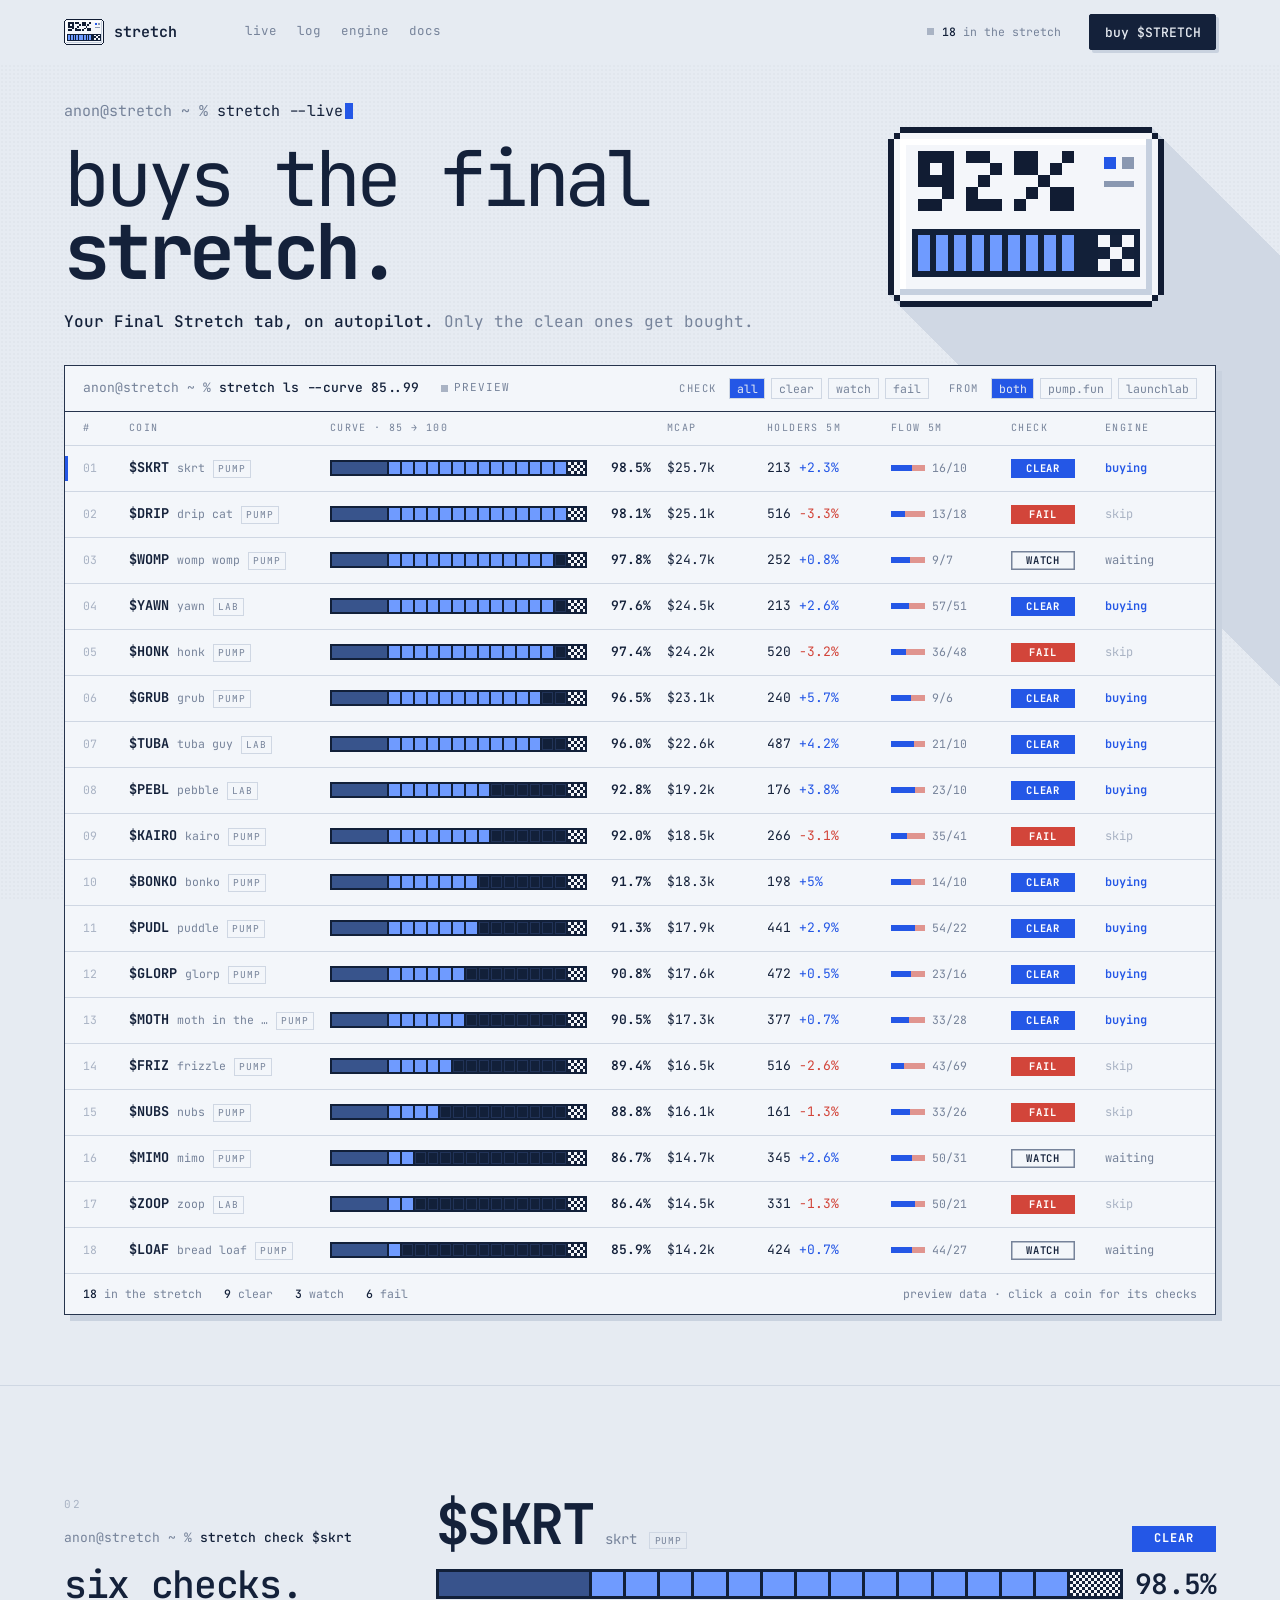
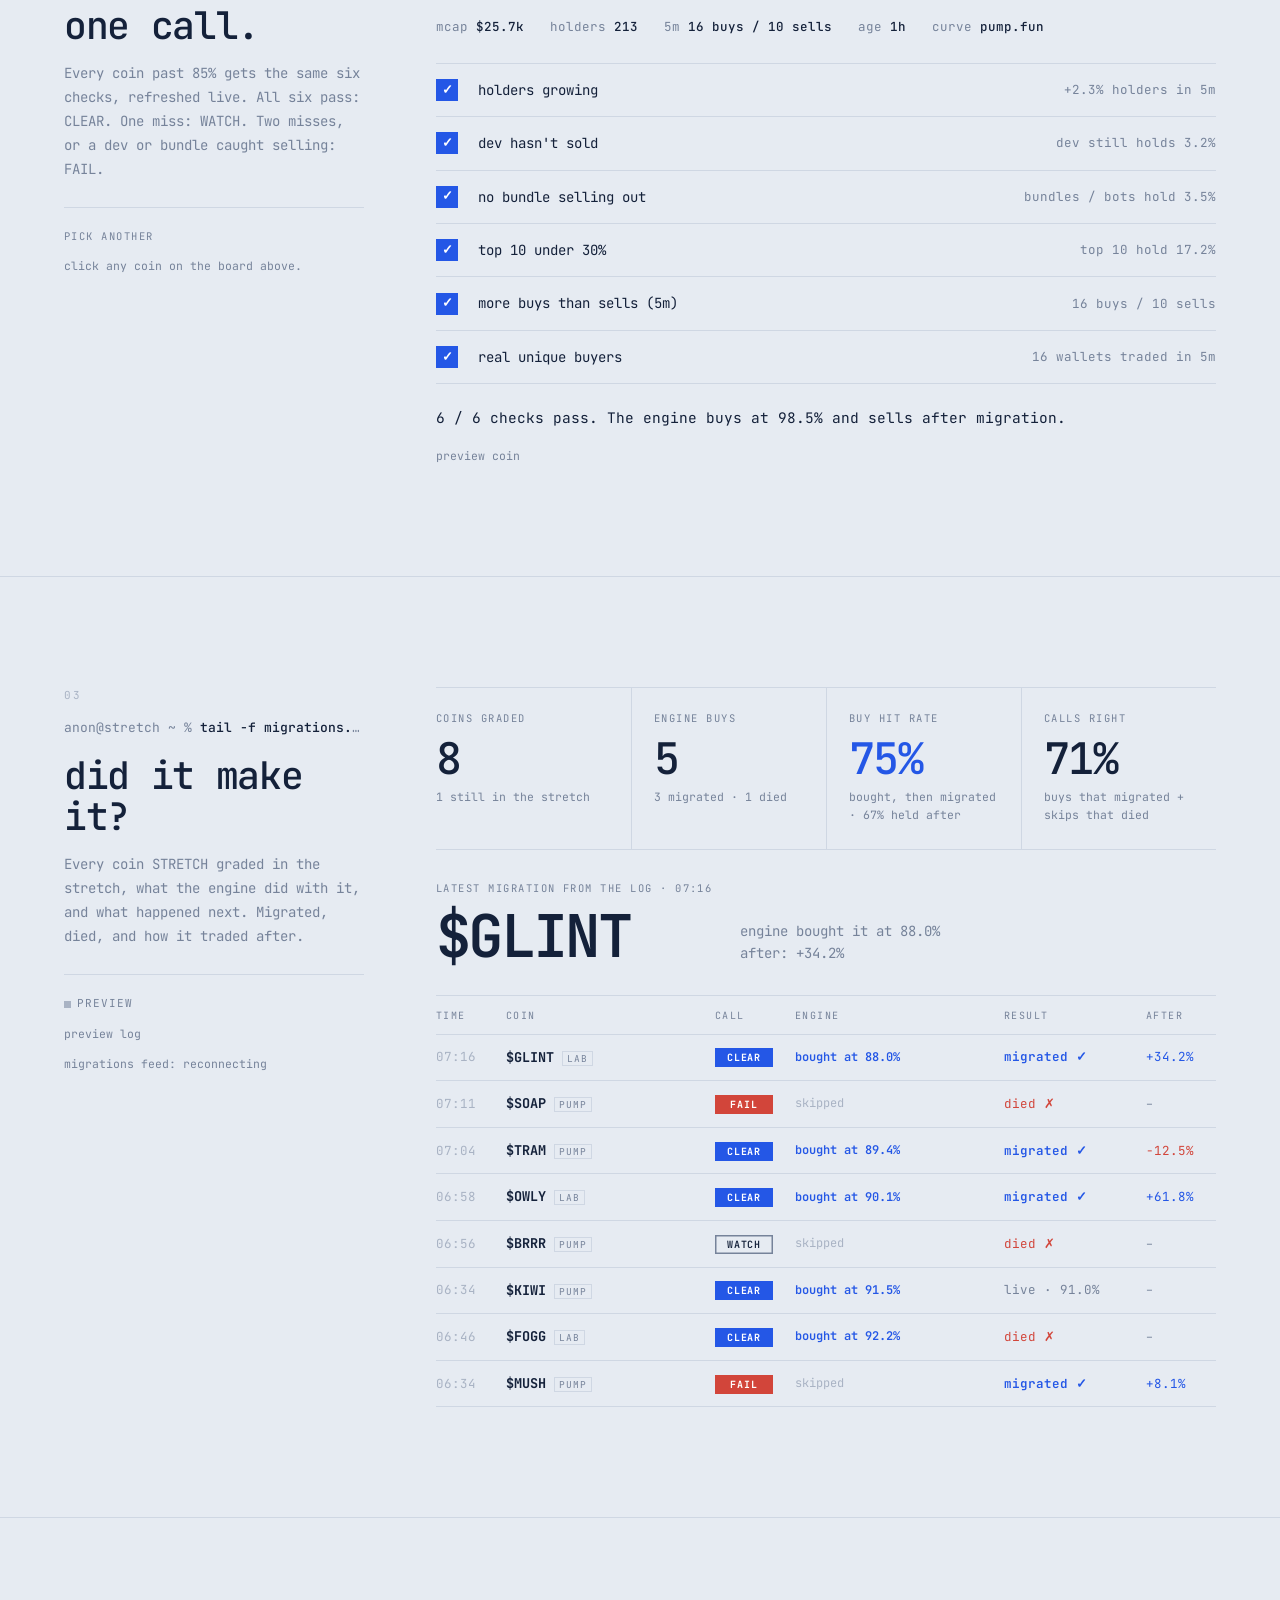
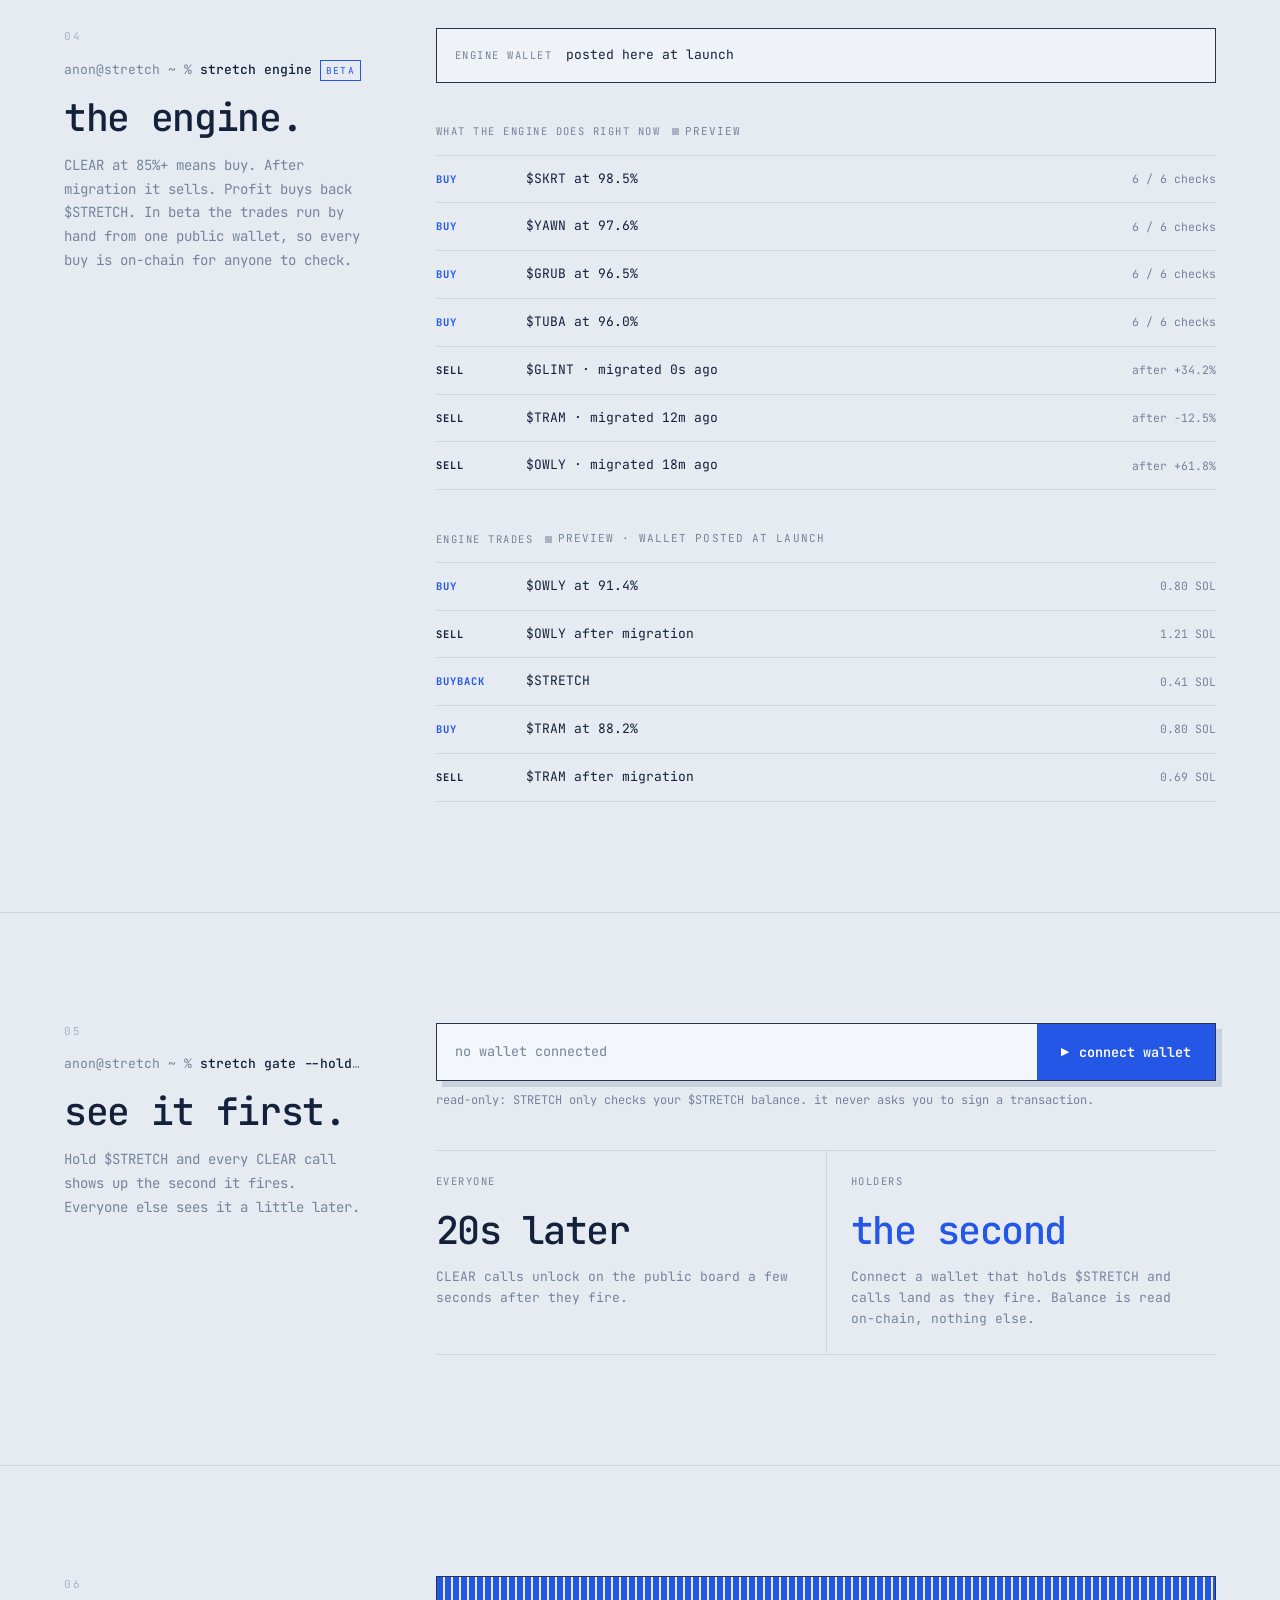
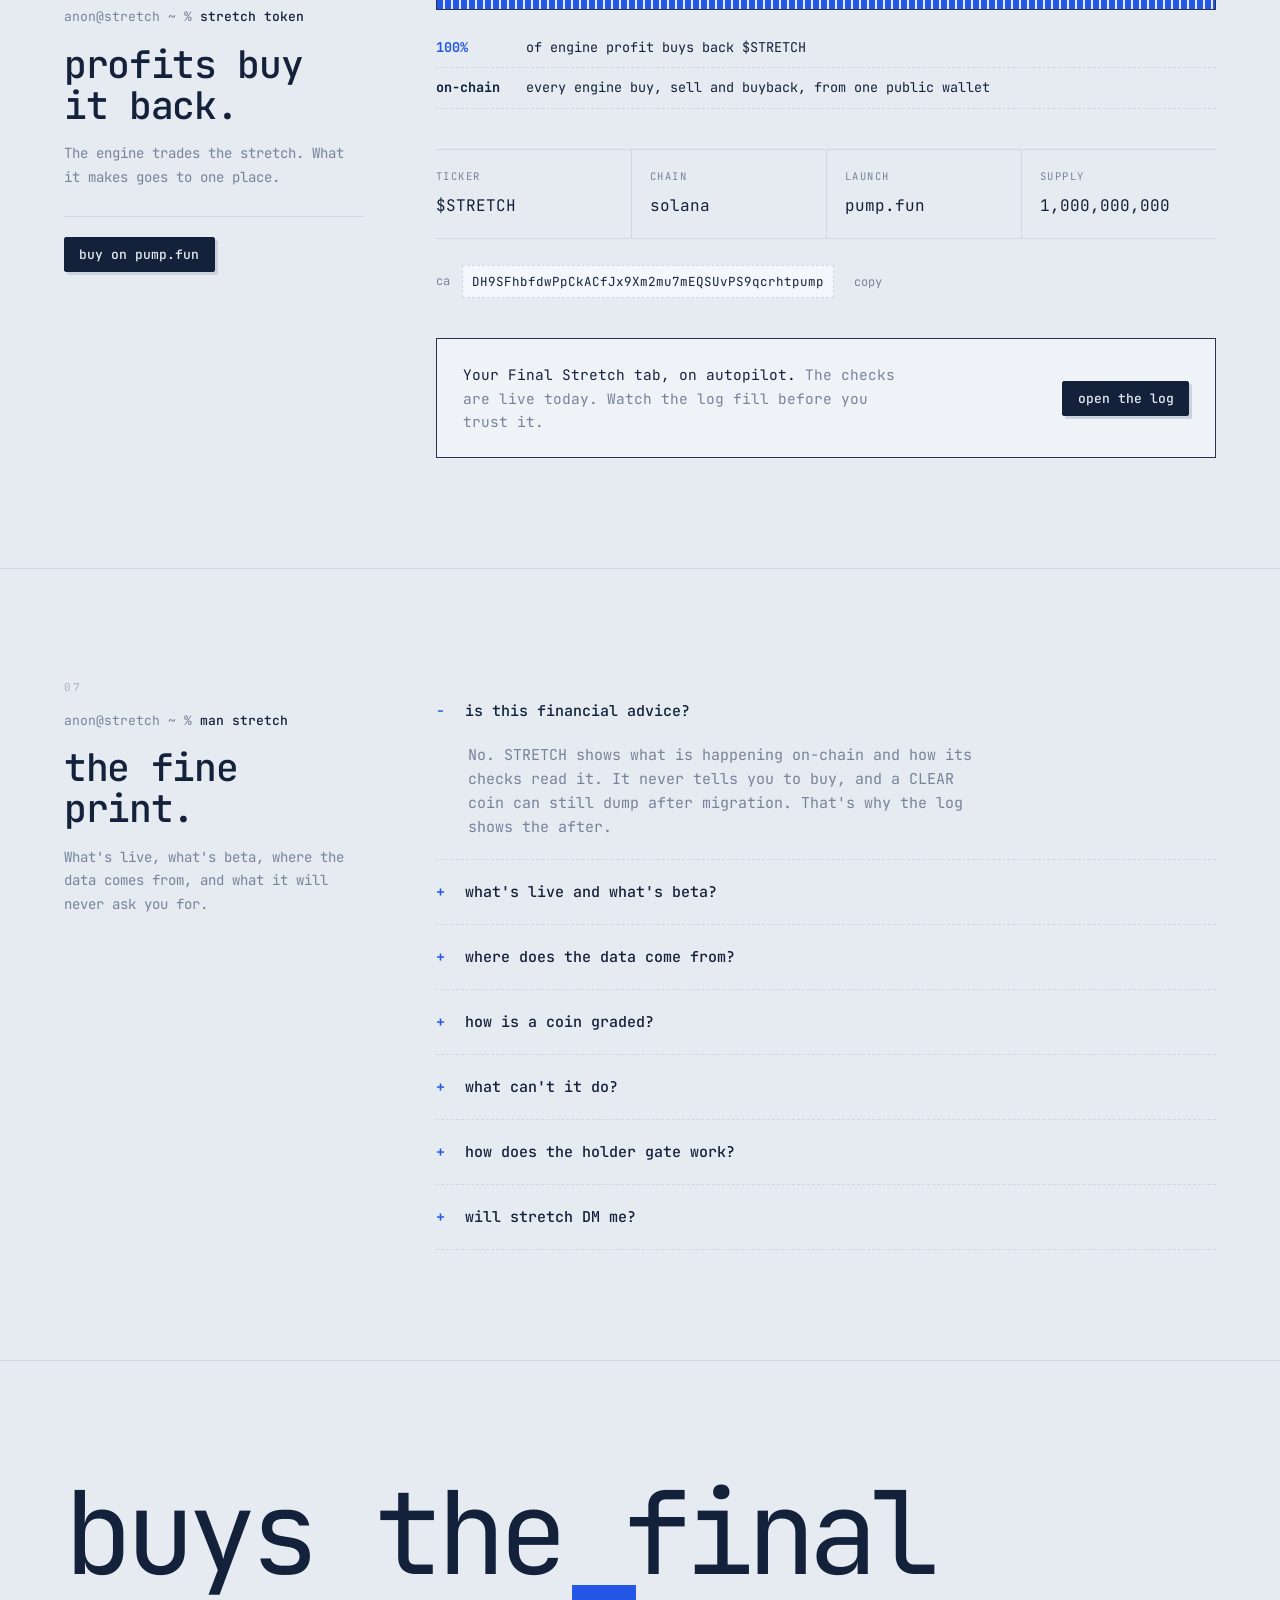
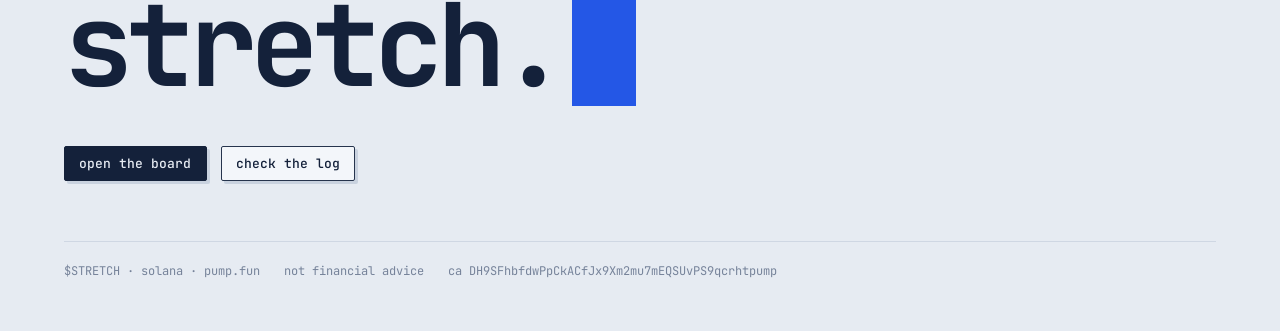
==== commit c0938005: "Add $STRETCH CA, buy links go to pump.fun Co-Authored-By: Claude Opus 5.5 <noreply@anthropic.com> Cl" ====
--- a/index.html
+++ b/index.html
@@ -436,7 +436,7 @@
     <div class="rows"><div><b class="acc">100%</b>of engine profit buys back $STRETCH</div><div><b>on-chain</b>every engine buy, sell and buyback, from one public wallet</div></div>
     <div class="facts">
       <div><div class="k">ticker</div><div class="v">$STRETCH</div></div><div><div class="k">chain</div><div class="v">solana</div></div>
-      <div><div class="k">launch</div><div class="v">launchlab</div></div><div><div class="k">supply</div><div class="v">1,000,000,000</div></div>
+      <div><div class="k">launch</div><div class="v" id="lpFact">launchlab</div></div><div><div class="k">supply</div><div class="v">1,000,000,000</div></div>
     </div>
     <div class="cabox"><span>ca</span><code id="ca">posted here and on X at launch</code><button class="chip" id="copy" hidden>copy</button></div>
     <div class="callout"><p>Your Final Stretch tab, on autopilot. <span>The checks are live today. Watch the log fill before you trust it.</span></p><a class="btn pri" href="#log">open the log</a></div>
@@ -464,7 +464,7 @@
 <footer class="f2"><div class="wrap">
   <div class="big">buys the final <b>stretch.</b><span class="cur"></span></div>
   <div class="ctas" style="margin-top:40px"><a class="btn pri" href="#live">open the board</a><a class="btn" href="#log">check the log</a></div>
-  <div class="fine"><span>$STRETCH · solana · raydium launchlab</span><span>not financial advice</span><span id="cafoot"></span></div>
+  <div class="fine"><span id="lpFoot">$STRETCH · solana · raydium launchlab</span><span>not financial advice</span><span id="cafoot"></span></div>
 </div></footer>
 
 <script>
@@ -821,7 +821,7 @@
 </script>
 <script>
 const CONFIG = {
-  ca: "",                 // $STRETCH contract address, posted at launch
+  ca: "DH9SFhbfdwPpCkACfJx9Xm2mu7mEQSUvPS9qcrhtpump", // $STRETCH contract address
   x: "",                  // X profile link, e.g. https://x.com/StretchBuys
   engineWallet: "",       // the public wallet the beta engine trades from
   gateSeconds: 20,        // how much later non-holders see a CLEAR call
@@ -839,7 +839,10 @@
 const srcTag = c => c.src === "pump" ? "PUMP" : c.lp === "letsbonk.fun" ? "LAB·BONK" : "LAB";
 
 // ---------- CA, buy links, X ----------
-const buyUrl = () => "https://raydium.io/launchpad/token/?mint=" + CONFIG.ca;
+// a CA ending in "pump" is a pump.fun coin, anything else is treated as raydium launchlab
+const ON_PUMP = /pump$/.test(CONFIG.ca || "");
+const buyUrl = () => ON_PUMP ? "https://pump.fun/coin/" + CONFIG.ca : "https://raydium.io/launchpad/token/?mint=" + CONFIG.ca;
+if (ON_PUMP) { $("#buy").textContent = "buy on pump.fun"; $("#lpFact").textContent = "pump.fun"; $("#lpFoot").textContent = "$STRETCH · solana · pump.fun"; }
 if (CONFIG.ca) { $("#ca").textContent = CONFIG.ca; $("#copy").hidden = false; $("#cafoot").textContent = "ca " + CONFIG.ca;
   $("#copy").onclick = () => navigator.clipboard.writeText(CONFIG.ca).then(() => $("#copy").textContent = "copied").catch(() => {});
   for (const s of ["#buy", "#buyTop"]) { $(s).href = buyUrl(); $(s).target = "_blank"; $(s).rel = "noopener"; } }
@@ -1039,7 +1042,7 @@
     $("#wLabel").innerHTML = `<b>${short(WALLET)}</b>&nbsp;· ${bal.toLocaleString("en-US", { maximumFractionDigits: 0 })} $STRETCH`;
     $("#gateHint").textContent = HOLDER ? "holder: you see every CLEAR call the second it fires." : "no $STRETCH in this wallet. calls reach you " + CONFIG.gateSeconds + "s after holders.";
     $("#gateHint").classList.toggle("err", !HOLDER);
-  } catch (e) { $("#gateHint").textContent = "couldn't read the balance right now. try again in a moment."; }
+  } catch (e) { $("#gateHint").textContent = /mint/i.test(String(e && e.message)) ? "$STRETCH isn't live on-chain yet. the gate opens the moment it is." : "couldn't read the balance right now. try again in a moment."; }
   if (DATA) render();
 }
 $("#connect").onclick = async () => {
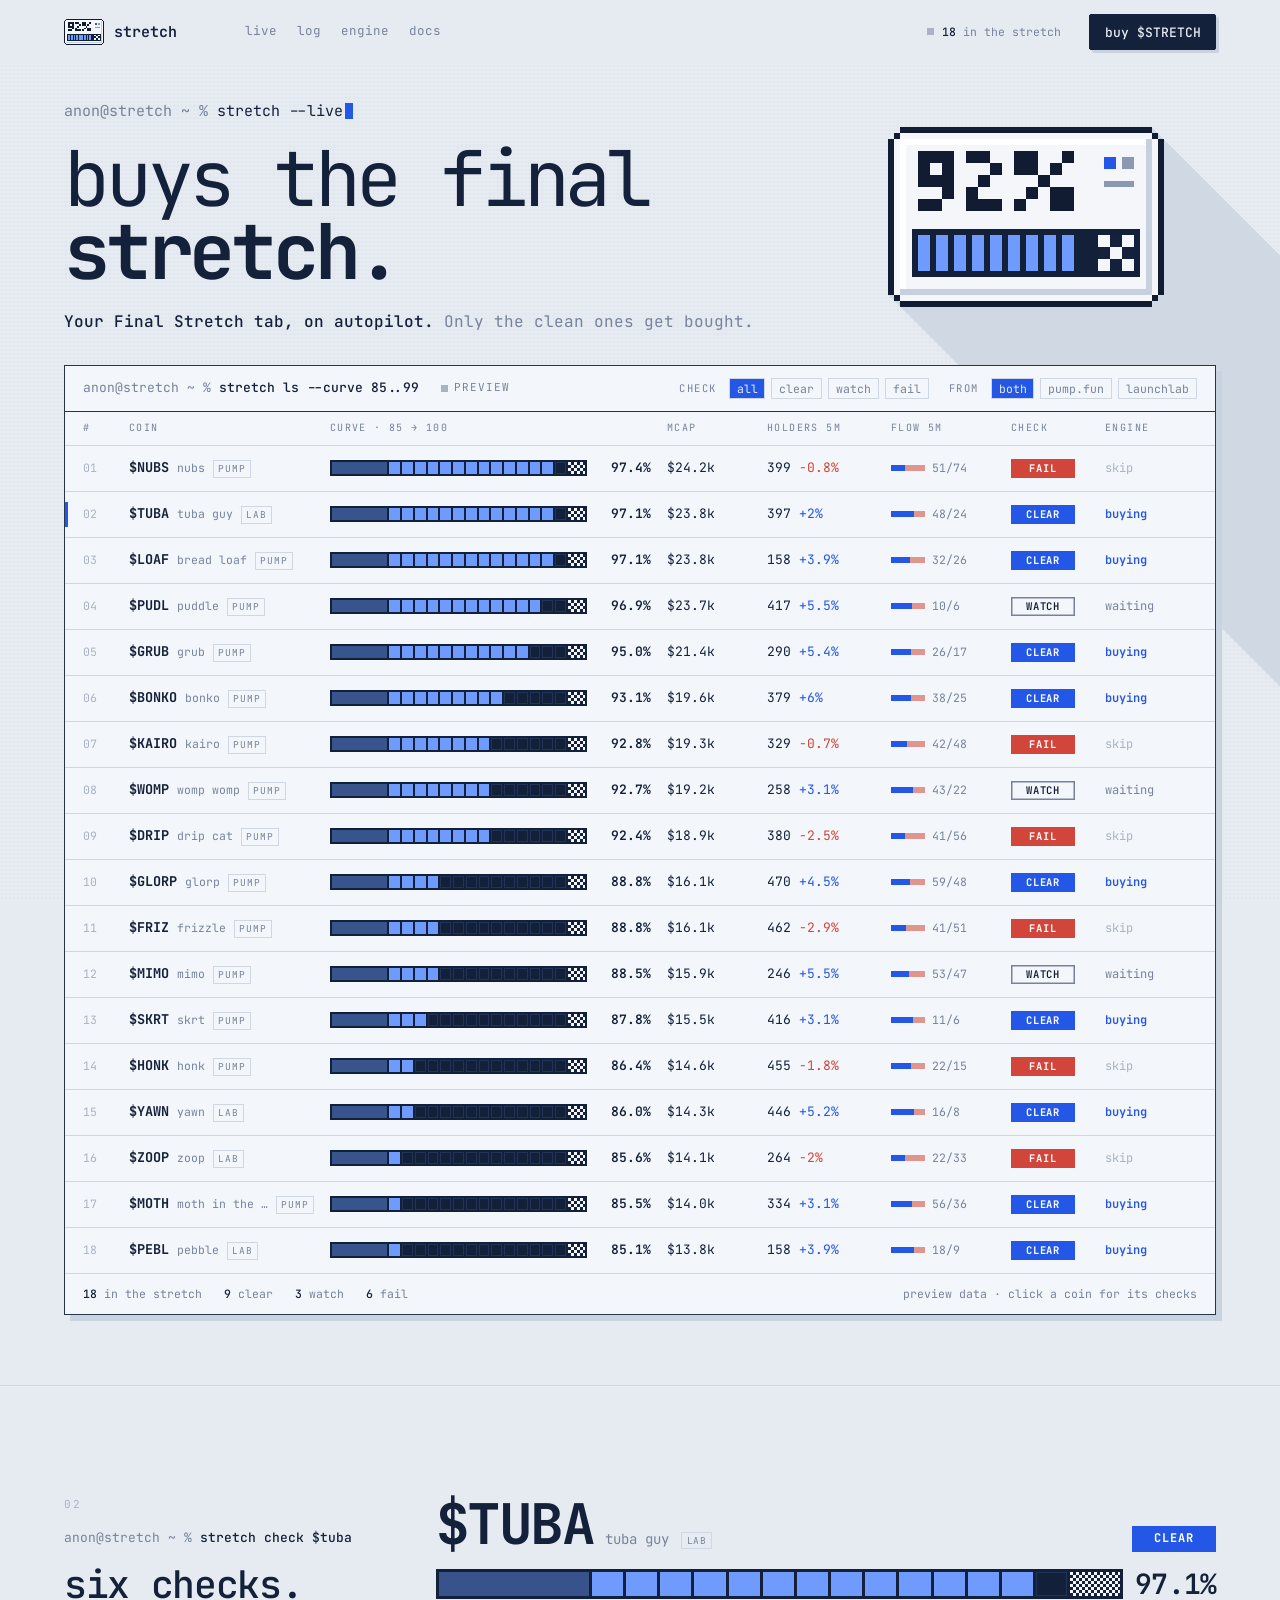
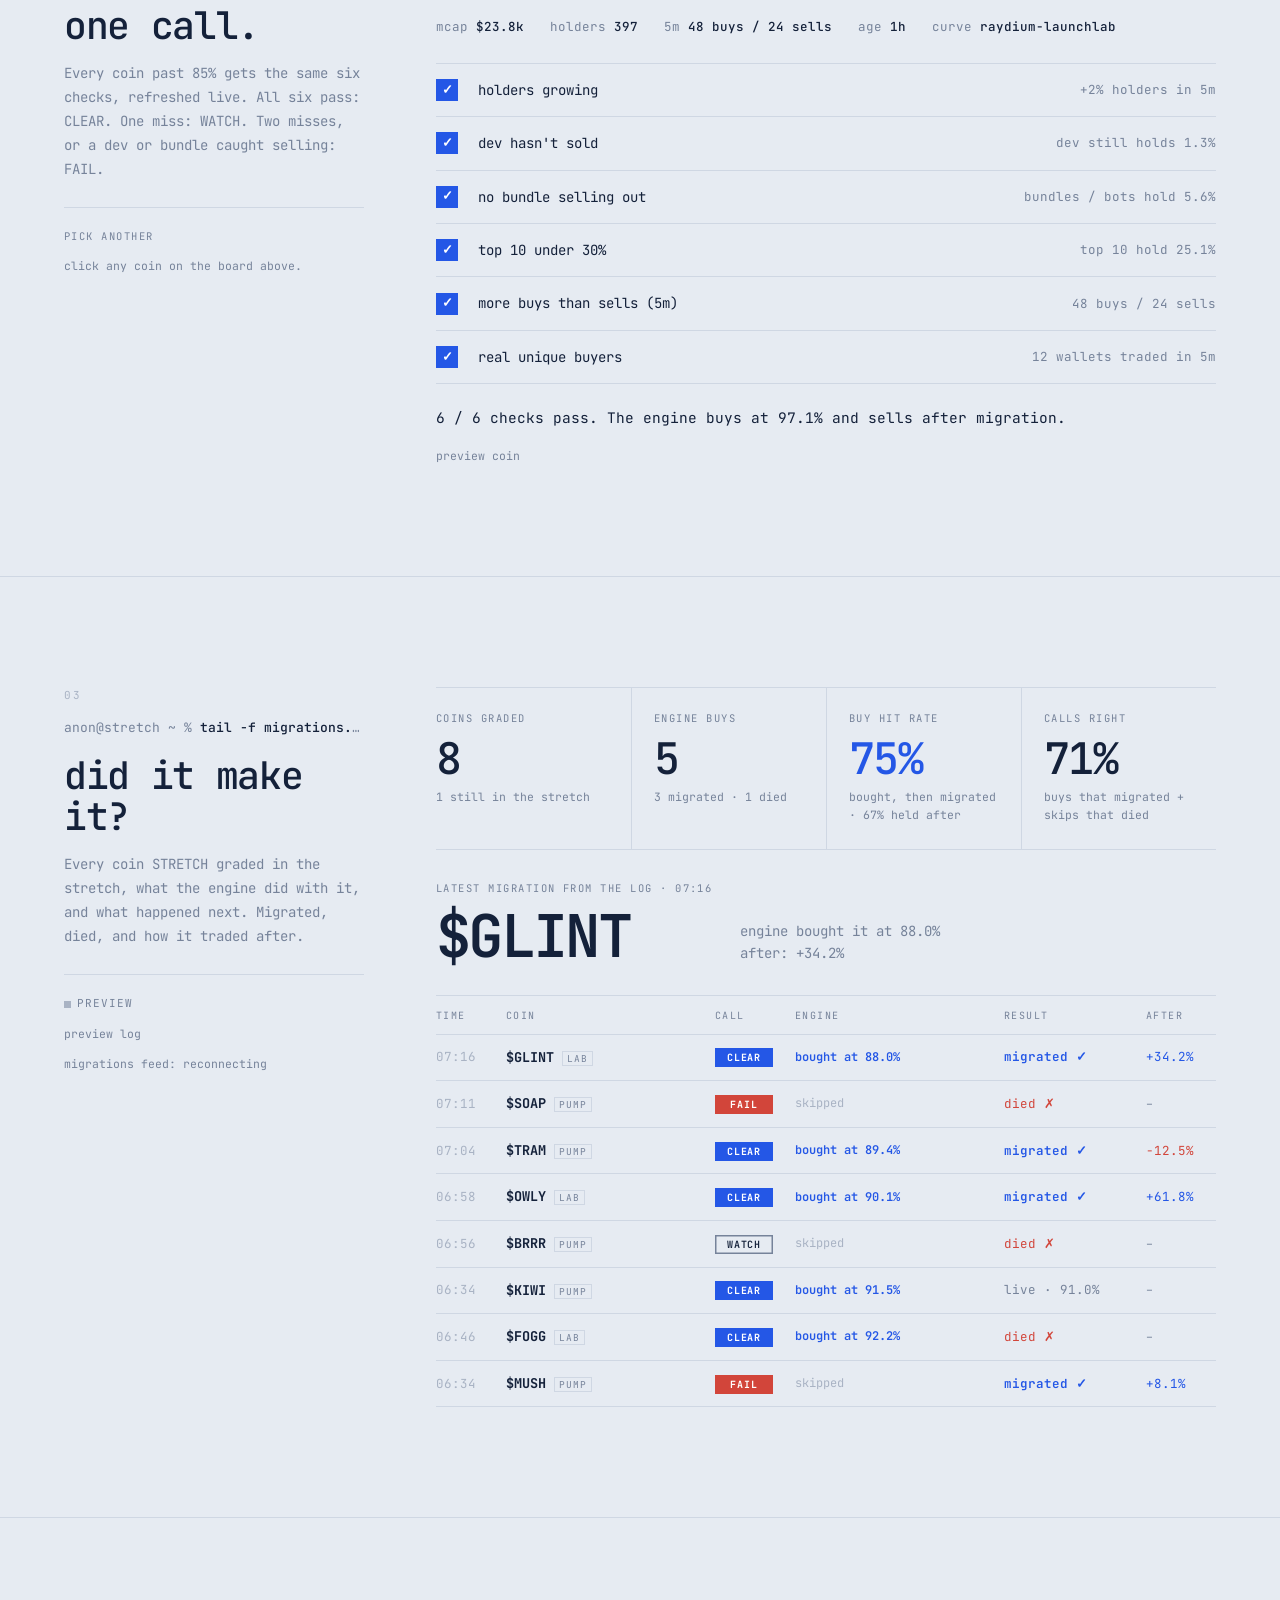
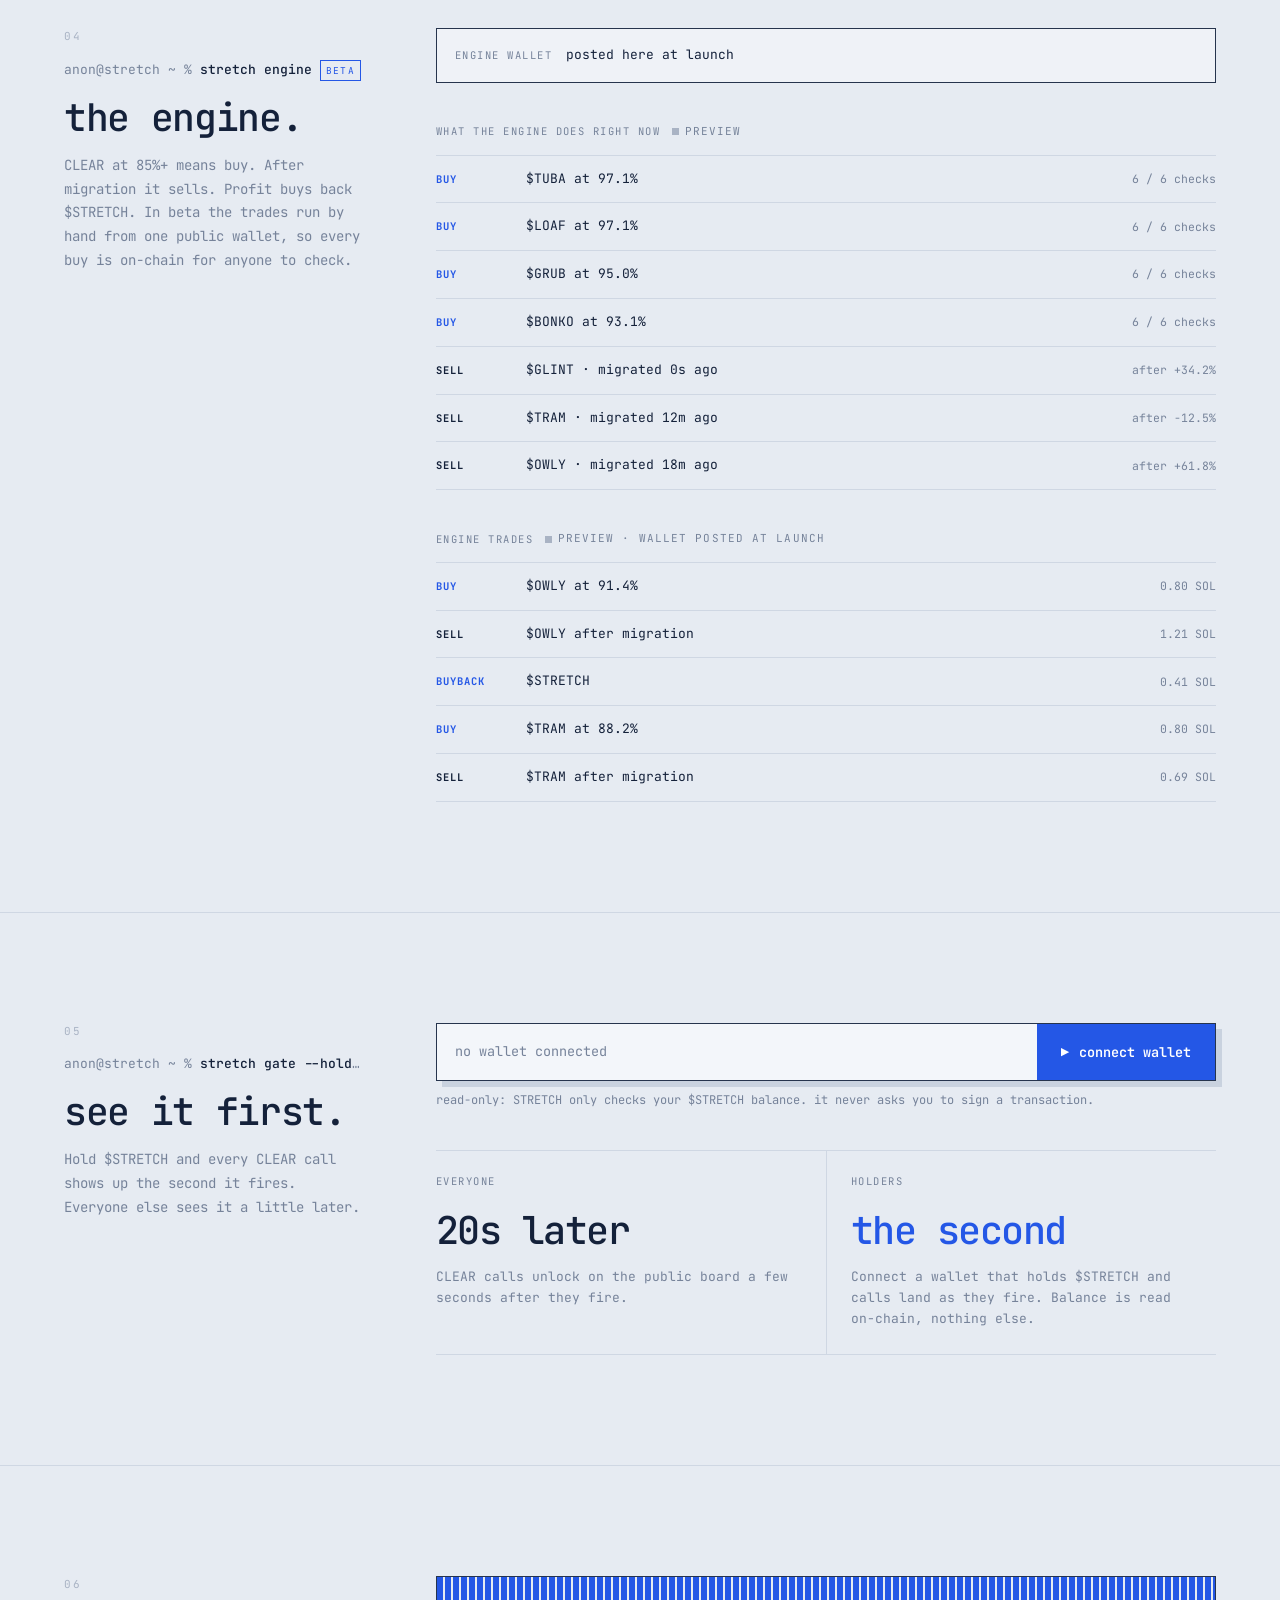
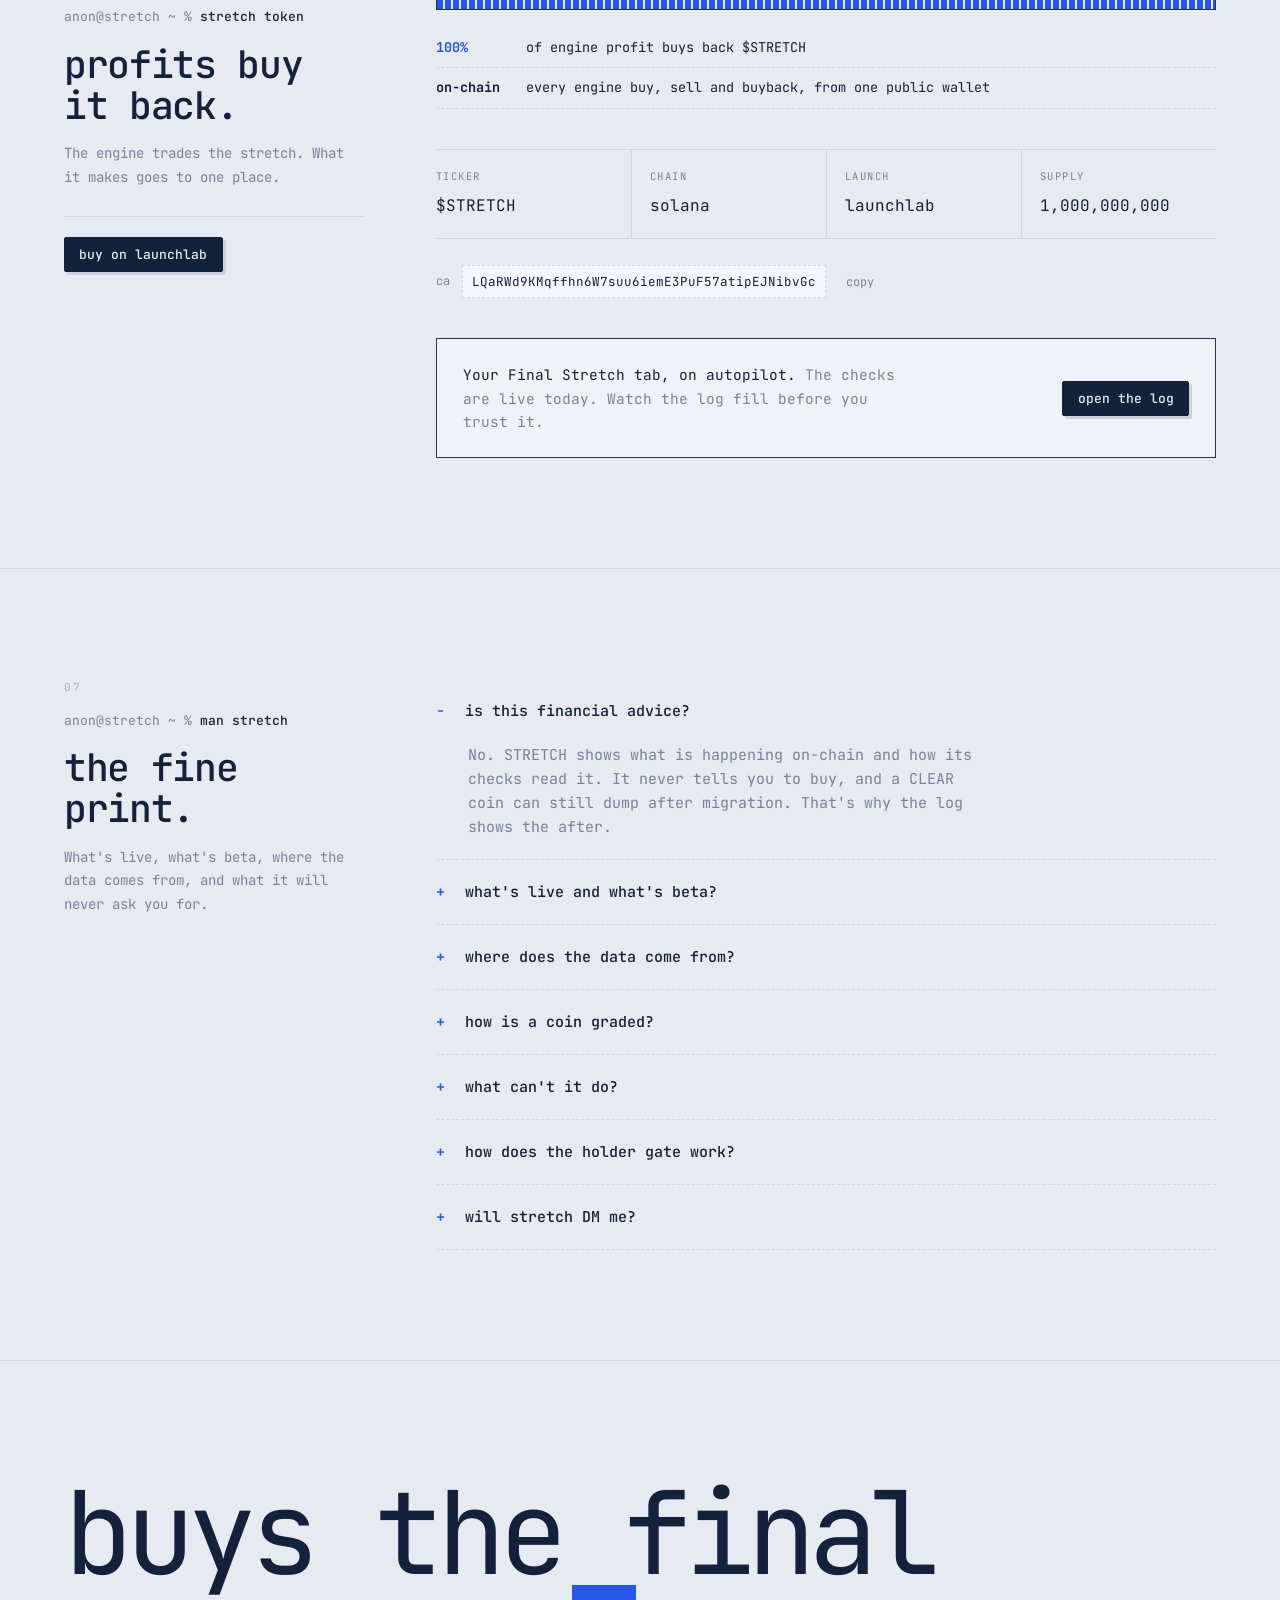
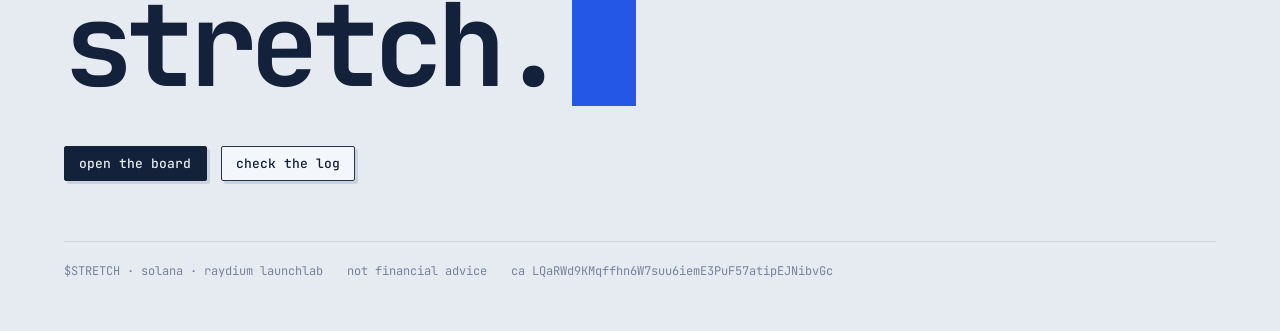
==== commit 876d40c3: "New $STRETCH CA on Raydium LaunchLab, buy links go to LaunchLab Co-Authored-By: Claude Opus 5.5 <nor" ====
--- a/index.html
+++ b/index.html
@@ -821,7 +821,7 @@
 </script>
 <script>
 const CONFIG = {
-  ca: "DH9SFhbfdwPpCkACfJx9Xm2mu7mEQSUvPS9qcrhtpump", // $STRETCH contract address
+  ca: "LQaRWd9KMqffhn6W7suu6iemE3PuF57atipEJNibvGc", // $STRETCH contract address (raydium launchlab)
   x: "",                  // X profile link, e.g. https://x.com/StretchBuys
   engineWallet: "",       // the public wallet the beta engine trades from
   gateSeconds: 20,        // how much later non-holders see a CLEAR call
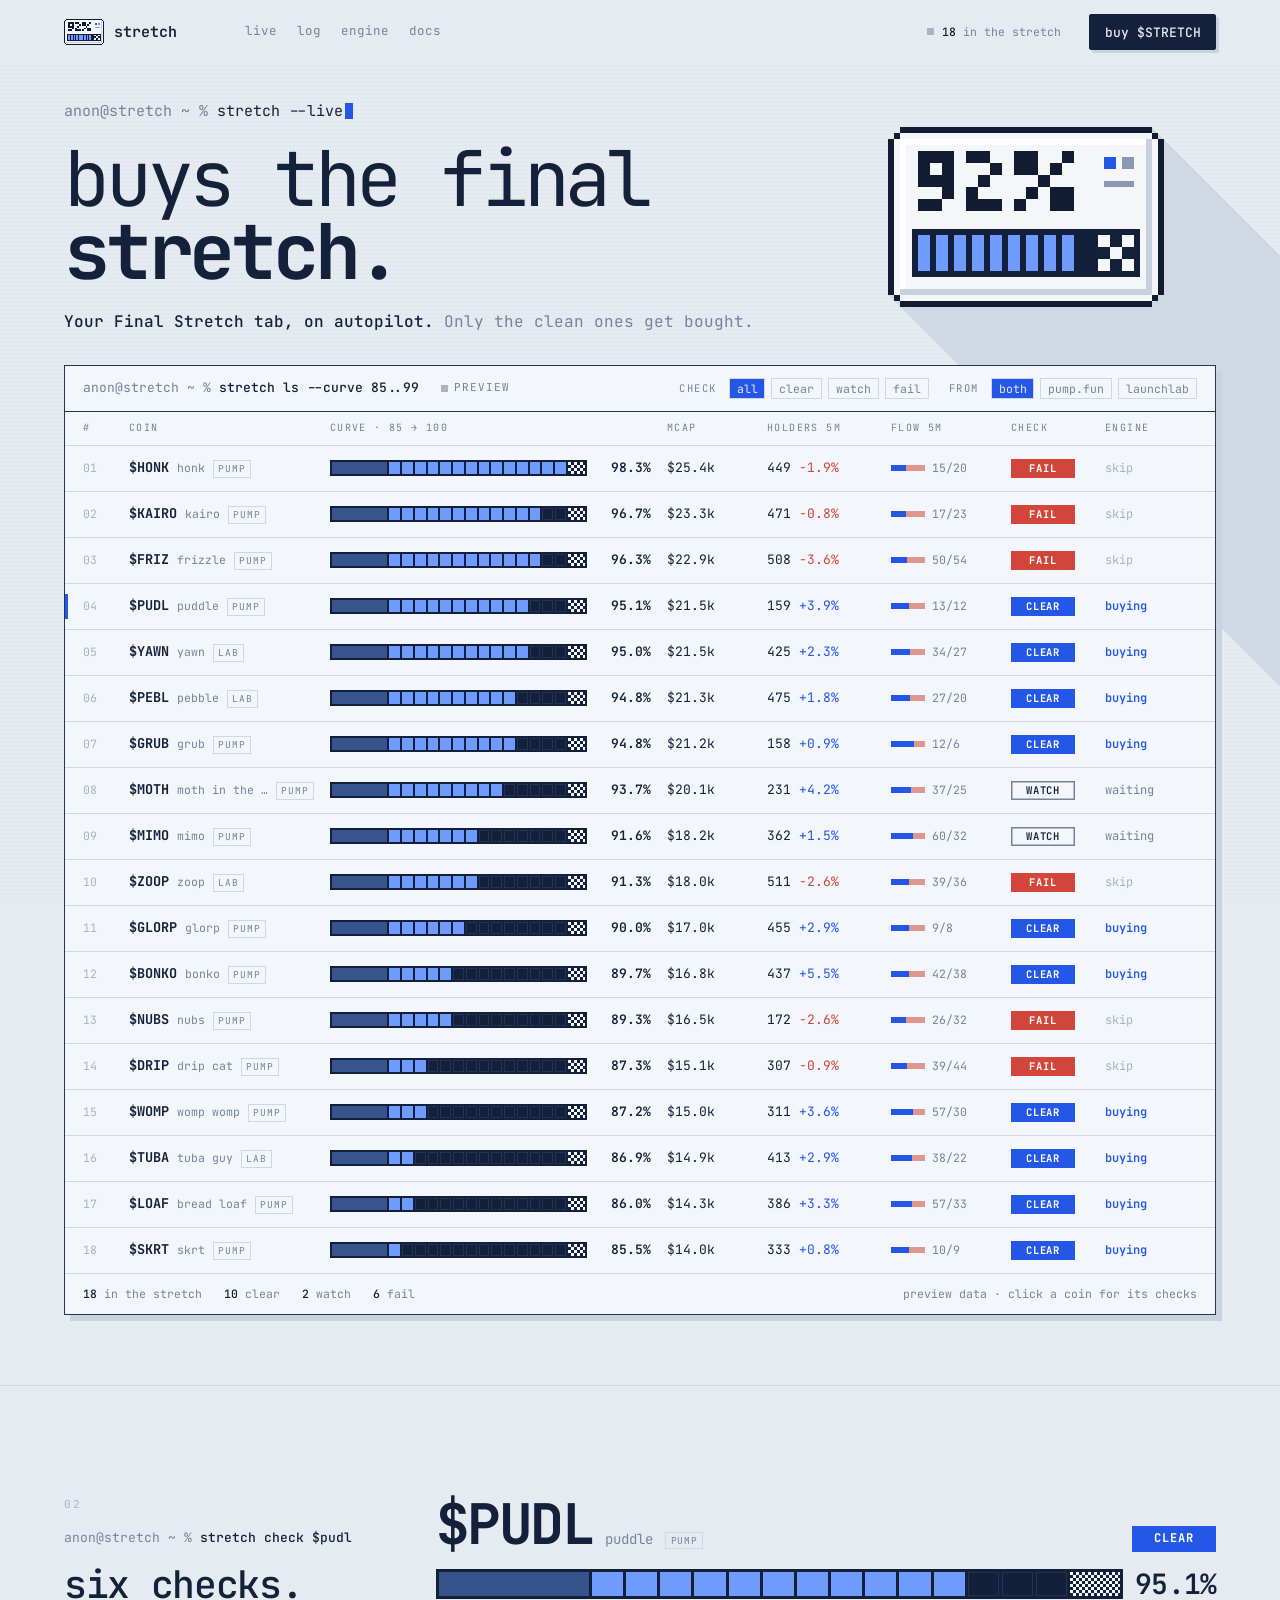
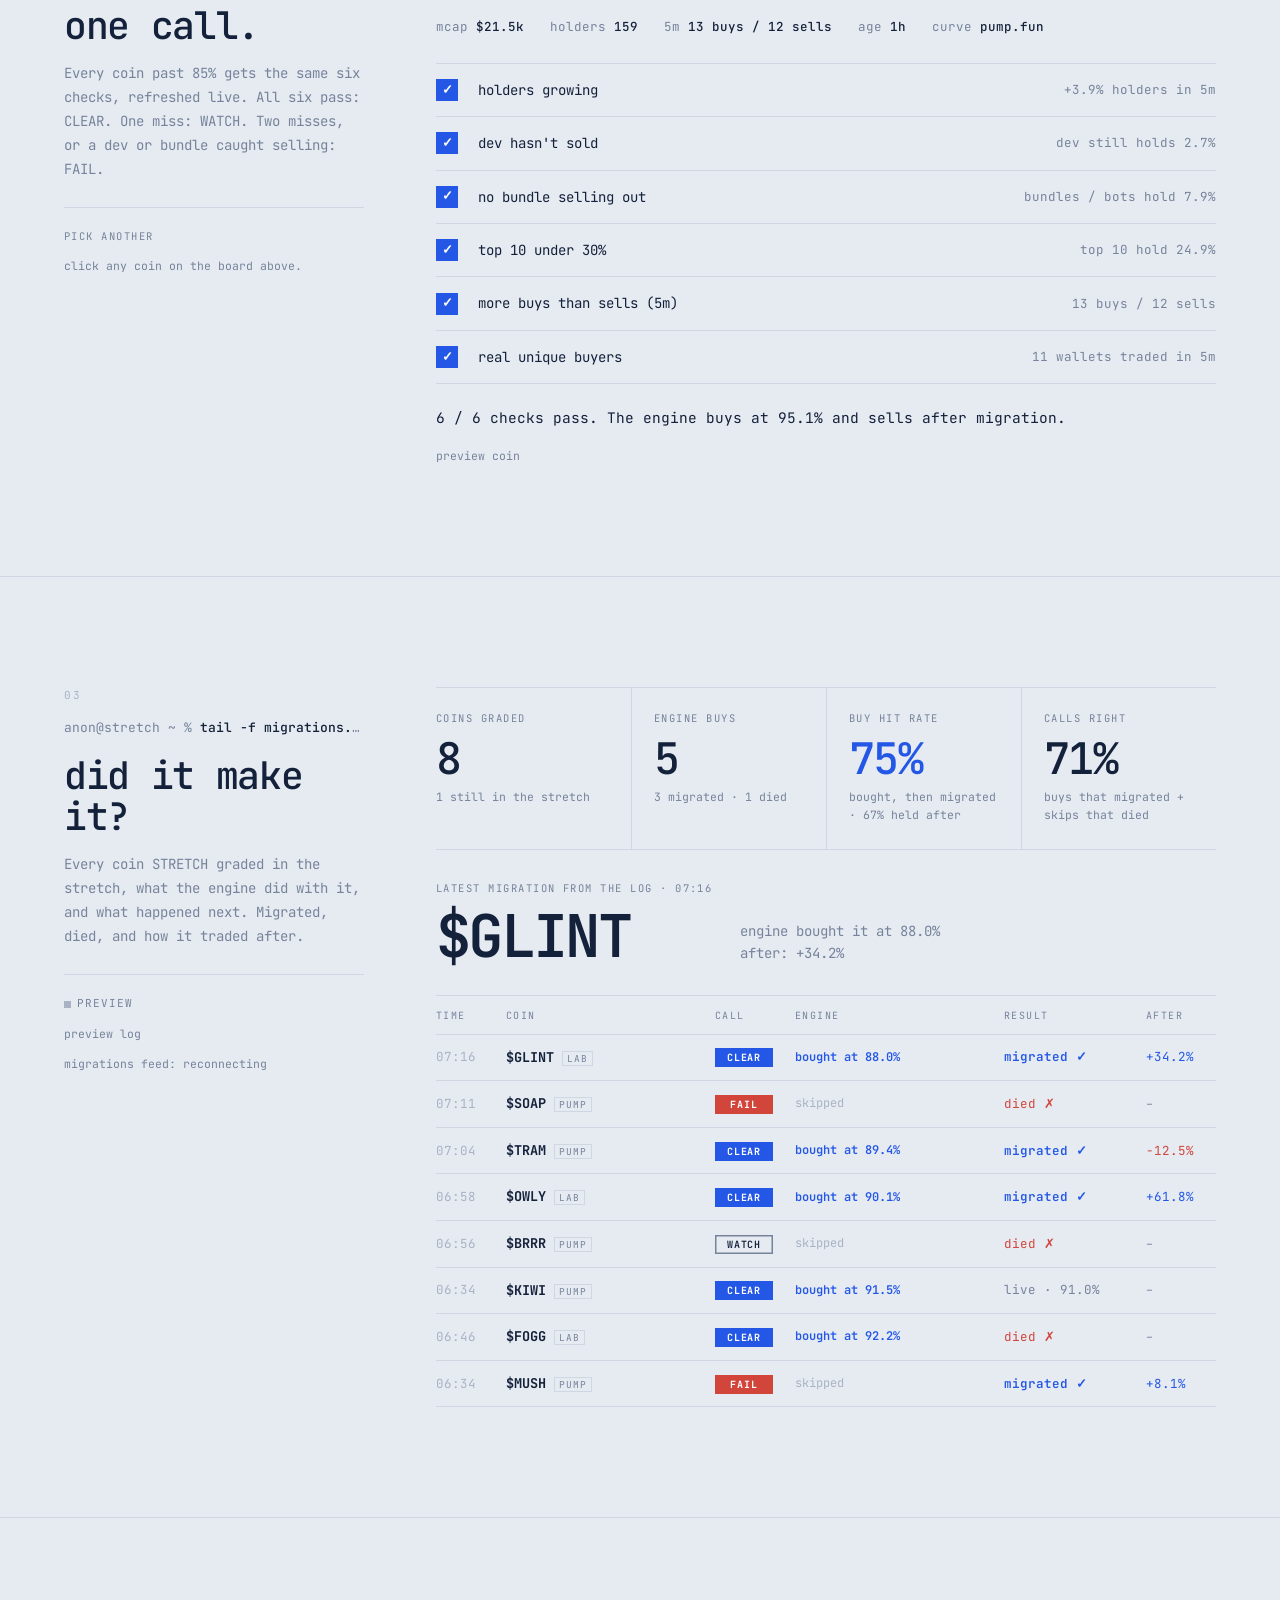
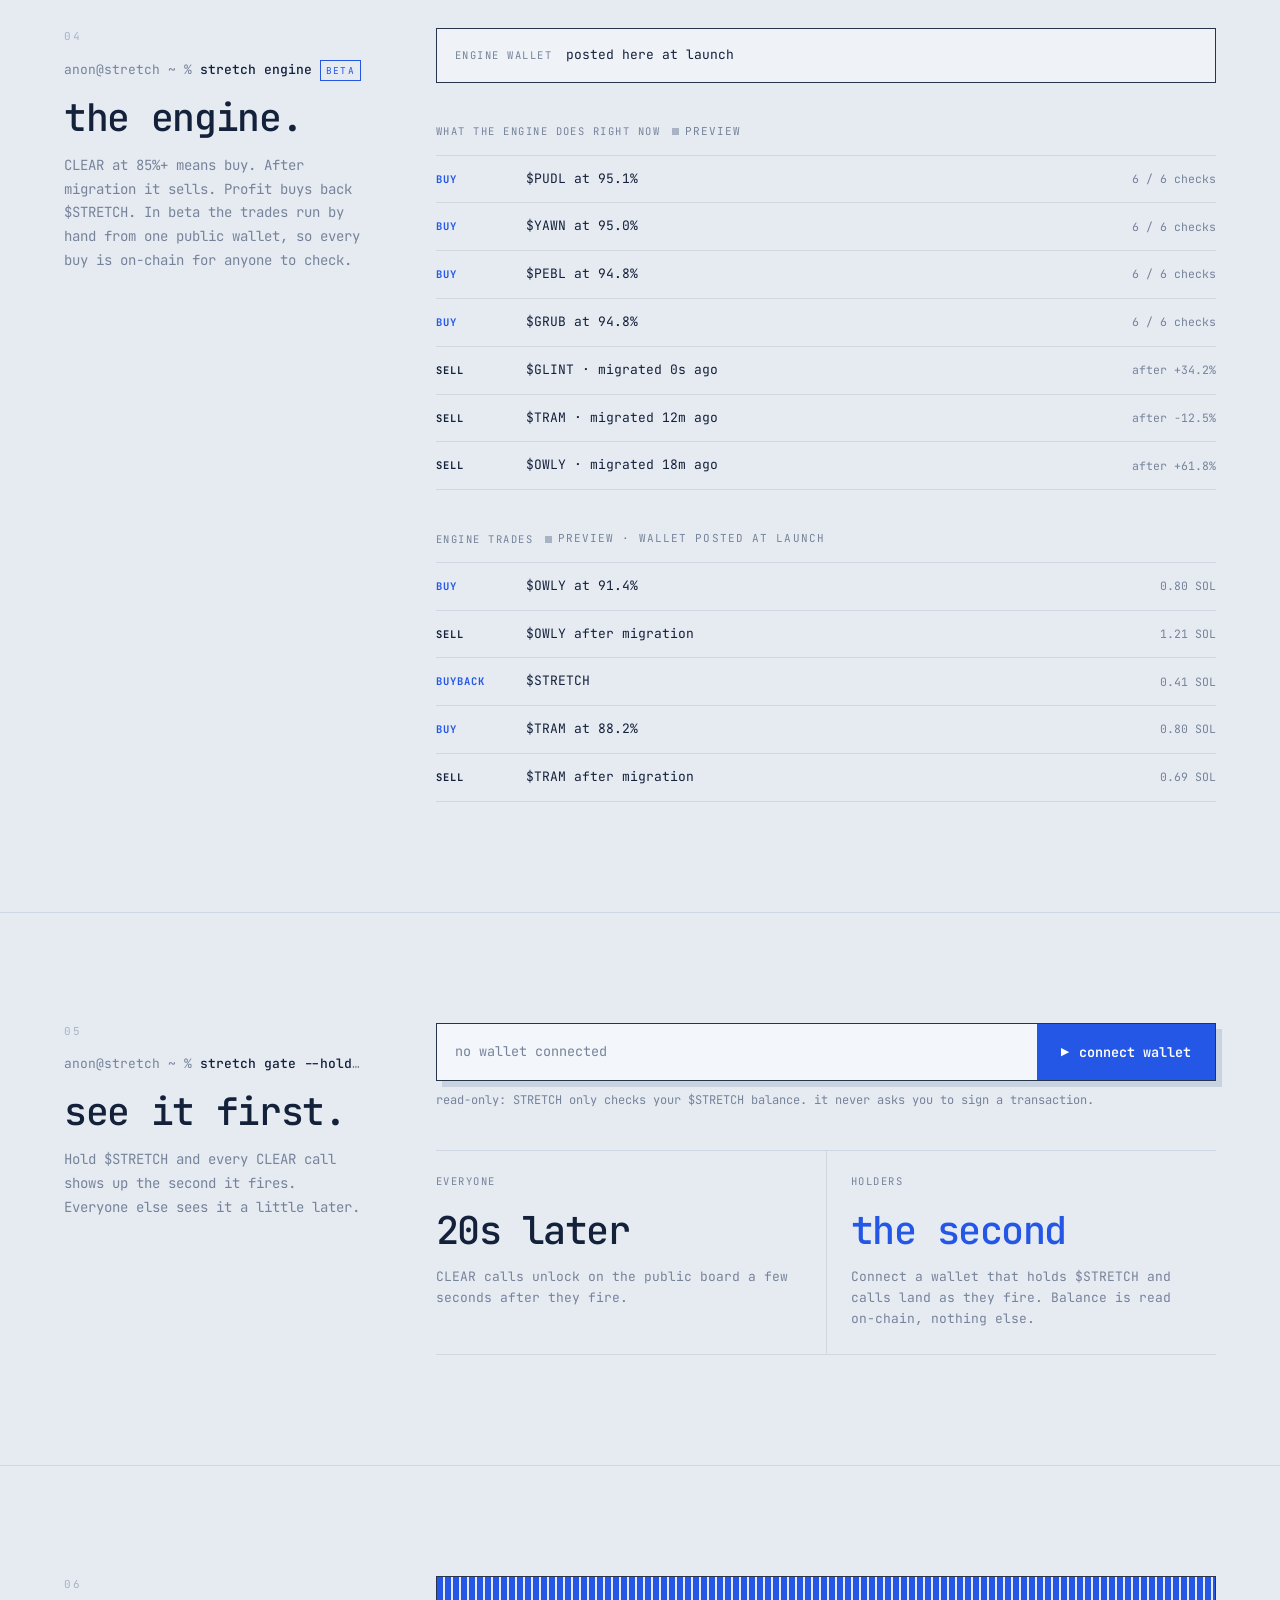
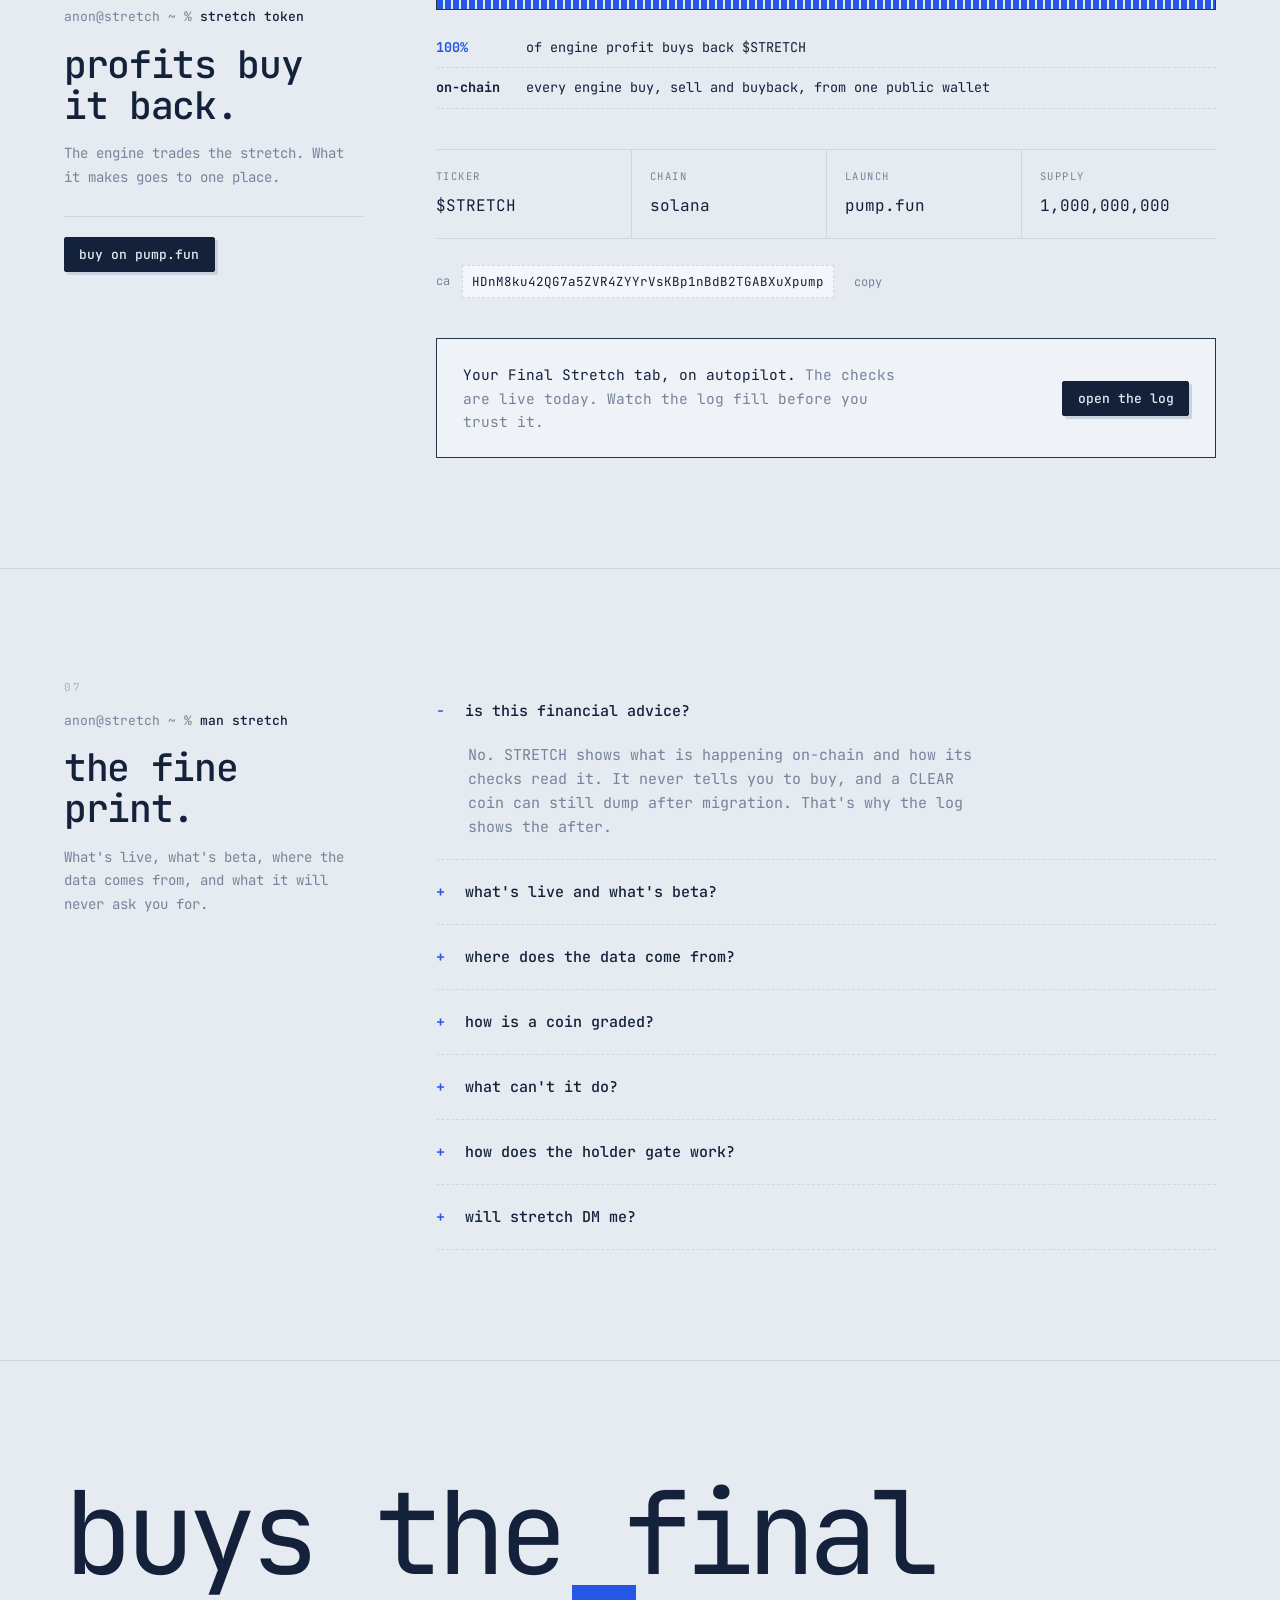
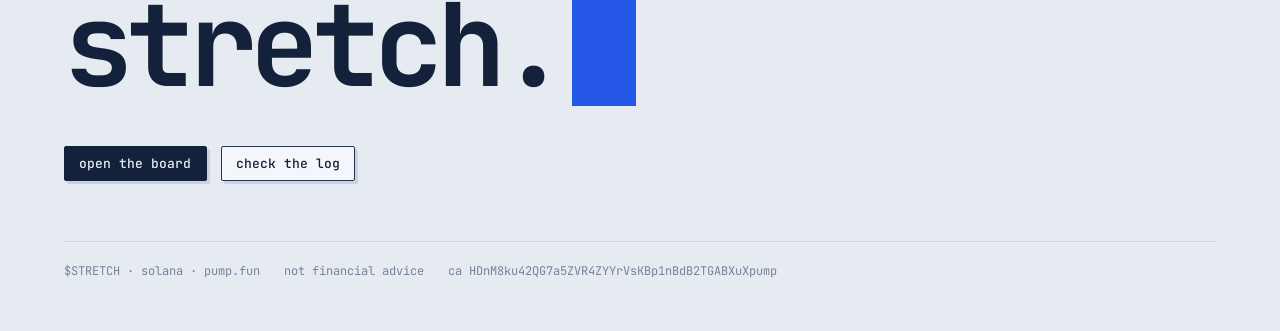
==== commit 9301959e: "New $STRETCH CA on pump.fun, buy links go to pump.fun Co-Authored-By: Claude Opus 5.5 <noreply@anthr" ====
--- a/index.html
+++ b/index.html
@@ -821,7 +821,7 @@
 </script>
 <script>
 const CONFIG = {
-  ca: "LQaRWd9KMqffhn6W7suu6iemE3PuF57atipEJNibvGc", // $STRETCH contract address (raydium launchlab)
+  ca: "HDnM8ku42QG7a5ZVR4ZYYrVsKBp1nBdB2TGABXuXpump", // $STRETCH contract address (pump.fun)
   x: "",                  // X profile link, e.g. https://x.com/StretchBuys
   engineWallet: "",       // the public wallet the beta engine trades from
   gateSeconds: 20,        // how much later non-holders see a CLEAR call
